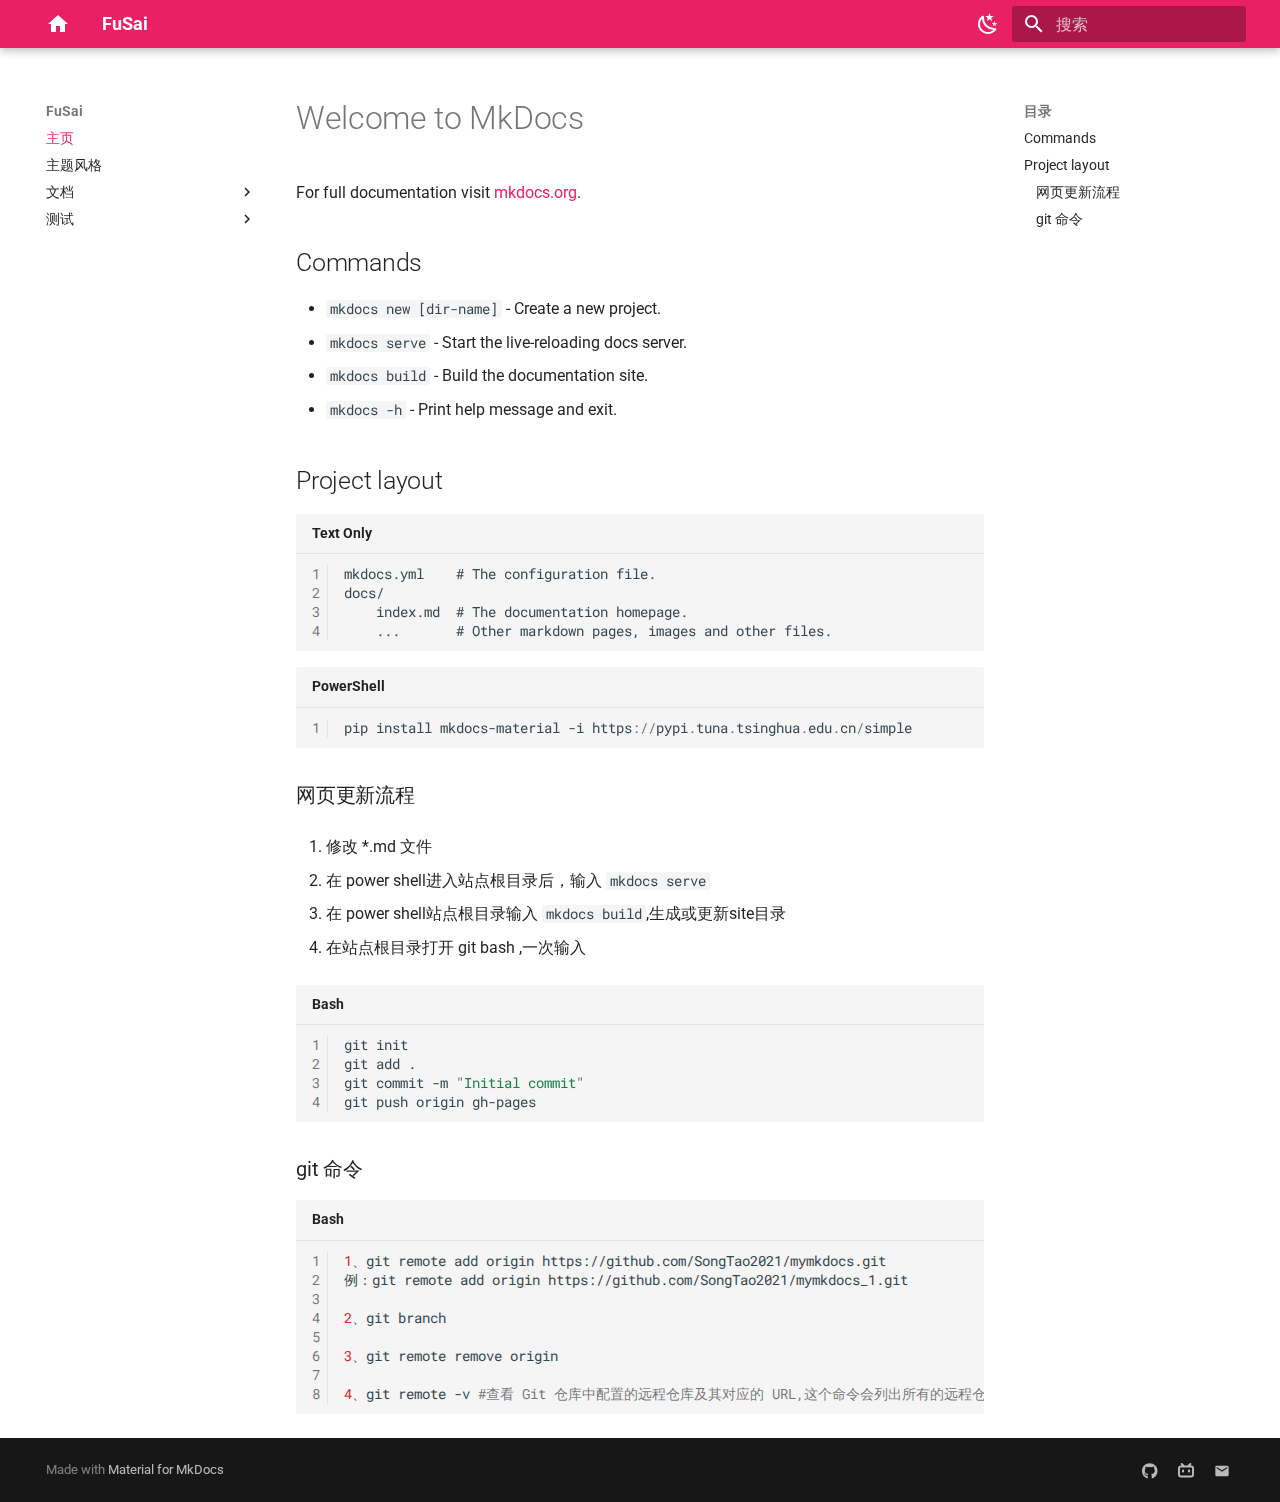
==== index.html @ 3035d8ee "Deployed 8ecc3af with MkDocs version: 1.6.0" ====
<!doctype html>
<html lang="zh" class="no-js">
  <head>
    
      <meta charset="utf-8">
      <meta name="viewport" content="width=device-width,initial-scale=1">
      
      
      
      
      
        <link rel="next" href="theme_style/theme_style/">
      
      
      <link rel="icon" href="assets/images/favicon.png">
      <meta name="generator" content="mkdocs-1.6.0, mkdocs-material-9.5.29">
    
    
      
        <title>FuSai</title>
      
    
    
      <link rel="stylesheet" href="assets/stylesheets/main.76a95c52.min.css">
      
        
        <link rel="stylesheet" href="assets/stylesheets/palette.06af60db.min.css">
      
      


    
    
      
    
    
      
        
        
        <link rel="preconnect" href="https://fonts.gstatic.com" crossorigin>
        <link rel="stylesheet" href="https://fonts.googleapis.com/css?family=Roboto:300,300i,400,400i,700,700i%7CRoboto+Mono:400,400i,700,700i&display=fallback">
        <style>:root{--md-text-font:"Roboto";--md-code-font:"Roboto Mono"}</style>
      
    
    
      <link rel="stylesheet" href="extra.css">
    
    <script>__md_scope=new URL(".",location),__md_hash=e=>[...e].reduce((e,_)=>(e<<5)-e+_.charCodeAt(0),0),__md_get=(e,_=localStorage,t=__md_scope)=>JSON.parse(_.getItem(t.pathname+"."+e)),__md_set=(e,_,t=localStorage,a=__md_scope)=>{try{t.setItem(a.pathname+"."+e,JSON.stringify(_))}catch(e){}}</script>
    
      

    
    
    
  </head>
  
  
    
    
      
    
    
    
    
    <body dir="ltr" data-md-color-scheme="default" data-md-color-primary="pink" data-md-color-accent="pink">
  
    
    <input class="md-toggle" data-md-toggle="drawer" type="checkbox" id="__drawer" autocomplete="off">
    <input class="md-toggle" data-md-toggle="search" type="checkbox" id="__search" autocomplete="off">
    <label class="md-overlay" for="__drawer"></label>
    <div data-md-component="skip">
      
        
        <a href="#welcome-to-mkdocs" class="md-skip">
          跳转至
        </a>
      
    </div>
    <div data-md-component="announce">
      
    </div>
    
    
      

  

<header class="md-header md-header--shadow" data-md-component="header">
  <nav class="md-header__inner md-grid" aria-label="页眉">
    <a href="." title="FuSai" class="md-header__button md-logo" aria-label="FuSai" data-md-component="logo">
      
  
  <svg xmlns="http://www.w3.org/2000/svg" viewBox="0 0 24 24"><path d="M10 20v-6h4v6h5v-8h3L12 3 2 12h3v8h5Z"/></svg>

    </a>
    <label class="md-header__button md-icon" for="__drawer">
      
      <svg xmlns="http://www.w3.org/2000/svg" viewBox="0 0 24 24"><path d="M3 6h18v2H3V6m0 5h18v2H3v-2m0 5h18v2H3v-2Z"/></svg>
    </label>
    <div class="md-header__title" data-md-component="header-title">
      <div class="md-header__ellipsis">
        <div class="md-header__topic">
          <span class="md-ellipsis">
            FuSai
          </span>
        </div>
        <div class="md-header__topic" data-md-component="header-topic">
          <span class="md-ellipsis">
            
              主页
            
          </span>
        </div>
      </div>
    </div>
    
      
        <form class="md-header__option" data-md-component="palette">
  
    
    
    
    <input class="md-option" data-md-color-media="(prefers-color-scheme: light)" data-md-color-scheme="default" data-md-color-primary="pink" data-md-color-accent="pink"  aria-label="切换到暗色模式"  type="radio" name="__palette" id="__palette_0">
    
      <label class="md-header__button md-icon" title="切换到暗色模式" for="__palette_1" hidden>
        <svg xmlns="http://www.w3.org/2000/svg" viewBox="0 0 24 24"><path d="m17.75 4.09-2.53 1.94.91 3.06-2.63-1.81-2.63 1.81.91-3.06-2.53-1.94L12.44 4l1.06-3 1.06 3 3.19.09m3.5 6.91-1.64 1.25.59 1.98-1.7-1.17-1.7 1.17.59-1.98L15.75 11l2.06-.05L18.5 9l.69 1.95 2.06.05m-2.28 4.95c.83-.08 1.72 1.1 1.19 1.85-.32.45-.66.87-1.08 1.27C15.17 23 8.84 23 4.94 19.07c-3.91-3.9-3.91-10.24 0-14.14.4-.4.82-.76 1.27-1.08.75-.53 1.93.36 1.85 1.19-.27 2.86.69 5.83 2.89 8.02a9.96 9.96 0 0 0 8.02 2.89m-1.64 2.02a12.08 12.08 0 0 1-7.8-3.47c-2.17-2.19-3.33-5-3.49-7.82-2.81 3.14-2.7 7.96.31 10.98 3.02 3.01 7.84 3.12 10.98.31Z"/></svg>
      </label>
    
  
    
    
    
    <input class="md-option" data-md-color-media="(prefers-color-scheme: dark)" data-md-color-scheme="slate" data-md-color-primary="pink" data-md-color-accent="pink"  aria-label="切换到亮色模式"  type="radio" name="__palette" id="__palette_1">
    
      <label class="md-header__button md-icon" title="切换到亮色模式" for="__palette_0" hidden>
        <svg xmlns="http://www.w3.org/2000/svg" viewBox="0 0 24 24"><path d="M12 7a5 5 0 0 1 5 5 5 5 0 0 1-5 5 5 5 0 0 1-5-5 5 5 0 0 1 5-5m0 2a3 3 0 0 0-3 3 3 3 0 0 0 3 3 3 3 0 0 0 3-3 3 3 0 0 0-3-3m0-7 2.39 3.42C13.65 5.15 12.84 5 12 5c-.84 0-1.65.15-2.39.42L12 2M3.34 7l4.16-.35A7.2 7.2 0 0 0 5.94 8.5c-.44.74-.69 1.5-.83 2.29L3.34 7m.02 10 1.76-3.77a7.131 7.131 0 0 0 2.38 4.14L3.36 17M20.65 7l-1.77 3.79a7.023 7.023 0 0 0-2.38-4.15l4.15.36m-.01 10-4.14.36c.59-.51 1.12-1.14 1.54-1.86.42-.73.69-1.5.83-2.29L20.64 17M12 22l-2.41-3.44c.74.27 1.55.44 2.41.44.82 0 1.63-.17 2.37-.44L12 22Z"/></svg>
      </label>
    
  
</form>
      
    
    
      <script>var media,input,key,value,palette=__md_get("__palette");if(palette&&palette.color){"(prefers-color-scheme)"===palette.color.media&&(media=matchMedia("(prefers-color-scheme: light)"),input=document.querySelector(media.matches?"[data-md-color-media='(prefers-color-scheme: light)']":"[data-md-color-media='(prefers-color-scheme: dark)']"),palette.color.media=input.getAttribute("data-md-color-media"),palette.color.scheme=input.getAttribute("data-md-color-scheme"),palette.color.primary=input.getAttribute("data-md-color-primary"),palette.color.accent=input.getAttribute("data-md-color-accent"));for([key,value]of Object.entries(palette.color))document.body.setAttribute("data-md-color-"+key,value)}</script>
    
    
    
      <label class="md-header__button md-icon" for="__search">
        
        <svg xmlns="http://www.w3.org/2000/svg" viewBox="0 0 24 24"><path d="M9.5 3A6.5 6.5 0 0 1 16 9.5c0 1.61-.59 3.09-1.56 4.23l.27.27h.79l5 5-1.5 1.5-5-5v-.79l-.27-.27A6.516 6.516 0 0 1 9.5 16 6.5 6.5 0 0 1 3 9.5 6.5 6.5 0 0 1 9.5 3m0 2C7 5 5 7 5 9.5S7 14 9.5 14 14 12 14 9.5 12 5 9.5 5Z"/></svg>
      </label>
      <div class="md-search" data-md-component="search" role="dialog">
  <label class="md-search__overlay" for="__search"></label>
  <div class="md-search__inner" role="search">
    <form class="md-search__form" name="search">
      <input type="text" class="md-search__input" name="query" aria-label="搜索" placeholder="搜索" autocapitalize="off" autocorrect="off" autocomplete="off" spellcheck="false" data-md-component="search-query" required>
      <label class="md-search__icon md-icon" for="__search">
        
        <svg xmlns="http://www.w3.org/2000/svg" viewBox="0 0 24 24"><path d="M9.5 3A6.5 6.5 0 0 1 16 9.5c0 1.61-.59 3.09-1.56 4.23l.27.27h.79l5 5-1.5 1.5-5-5v-.79l-.27-.27A6.516 6.516 0 0 1 9.5 16 6.5 6.5 0 0 1 3 9.5 6.5 6.5 0 0 1 9.5 3m0 2C7 5 5 7 5 9.5S7 14 9.5 14 14 12 14 9.5 12 5 9.5 5Z"/></svg>
        
        <svg xmlns="http://www.w3.org/2000/svg" viewBox="0 0 24 24"><path d="M20 11v2H8l5.5 5.5-1.42 1.42L4.16 12l7.92-7.92L13.5 5.5 8 11h12Z"/></svg>
      </label>
      <nav class="md-search__options" aria-label="查找">
        
        <button type="reset" class="md-search__icon md-icon" title="清空当前内容" aria-label="清空当前内容" tabindex="-1">
          
          <svg xmlns="http://www.w3.org/2000/svg" viewBox="0 0 24 24"><path d="M19 6.41 17.59 5 12 10.59 6.41 5 5 6.41 10.59 12 5 17.59 6.41 19 12 13.41 17.59 19 19 17.59 13.41 12 19 6.41Z"/></svg>
        </button>
      </nav>
      
    </form>
    <div class="md-search__output">
      <div class="md-search__scrollwrap" tabindex="0" data-md-scrollfix>
        <div class="md-search-result" data-md-component="search-result">
          <div class="md-search-result__meta">
            正在初始化搜索引擎
          </div>
          <ol class="md-search-result__list" role="presentation"></ol>
        </div>
      </div>
    </div>
  </div>
</div>
    
    
  </nav>
  
</header>
    
    <div class="md-container" data-md-component="container">
      
      
        
          
        
      
      <main class="md-main" data-md-component="main">
        <div class="md-main__inner md-grid">
          
            
              
              <div class="md-sidebar md-sidebar--primary" data-md-component="sidebar" data-md-type="navigation" >
                <div class="md-sidebar__scrollwrap">
                  <div class="md-sidebar__inner">
                    



<nav class="md-nav md-nav--primary" aria-label="导航栏" data-md-level="0">
  <label class="md-nav__title" for="__drawer">
    <a href="." title="FuSai" class="md-nav__button md-logo" aria-label="FuSai" data-md-component="logo">
      
  
  <svg xmlns="http://www.w3.org/2000/svg" viewBox="0 0 24 24"><path d="M10 20v-6h4v6h5v-8h3L12 3 2 12h3v8h5Z"/></svg>

    </a>
    FuSai
  </label>
  
  <ul class="md-nav__list" data-md-scrollfix>
    
      
      
  
  
    
  
  
  
    <li class="md-nav__item md-nav__item--active">
      
      <input class="md-nav__toggle md-toggle" type="checkbox" id="__toc">
      
      
        
      
      
        <label class="md-nav__link md-nav__link--active" for="__toc">
          
  
  <span class="md-ellipsis">
    主页
  </span>
  

          <span class="md-nav__icon md-icon"></span>
        </label>
      
      <a href="." class="md-nav__link md-nav__link--active">
        
  
  <span class="md-ellipsis">
    主页
  </span>
  

      </a>
      
        

<nav class="md-nav md-nav--secondary" aria-label="目录">
  
  
  
    
  
  
    <label class="md-nav__title" for="__toc">
      <span class="md-nav__icon md-icon"></span>
      目录
    </label>
    <ul class="md-nav__list" data-md-component="toc" data-md-scrollfix>
      
        <li class="md-nav__item">
  <a href="#commands" class="md-nav__link">
    <span class="md-ellipsis">
      Commands
    </span>
  </a>
  
</li>
      
        <li class="md-nav__item">
  <a href="#project-layout" class="md-nav__link">
    <span class="md-ellipsis">
      Project layout
    </span>
  </a>
  
    <nav class="md-nav" aria-label="Project layout">
      <ul class="md-nav__list">
        
          <li class="md-nav__item">
  <a href="#_1" class="md-nav__link">
    <span class="md-ellipsis">
      网页更新流程
    </span>
  </a>
  
</li>
        
          <li class="md-nav__item">
  <a href="#git" class="md-nav__link">
    <span class="md-ellipsis">
      git 命令
    </span>
  </a>
  
</li>
        
      </ul>
    </nav>
  
</li>
      
    </ul>
  
</nav>
      
    </li>
  

    
      
      
  
  
  
  
    <li class="md-nav__item">
      <a href="theme_style/theme_style/" class="md-nav__link">
        
  
  <span class="md-ellipsis">
    主题风格
  </span>
  

      </a>
    </li>
  

    
      
      
  
  
  
  
    
    
    
    
    <li class="md-nav__item md-nav__item--nested">
      
        
        
        <input class="md-nav__toggle md-toggle " type="checkbox" id="__nav_3" >
        
          
          <label class="md-nav__link" for="__nav_3" id="__nav_3_label" tabindex="0">
            
  
  <span class="md-ellipsis">
    文档
  </span>
  

            <span class="md-nav__icon md-icon"></span>
          </label>
        
        <nav class="md-nav" data-md-level="1" aria-labelledby="__nav_3_label" aria-expanded="false">
          <label class="md-nav__title" for="__nav_3">
            <span class="md-nav__icon md-icon"></span>
            文档
          </label>
          <ul class="md-nav__list" data-md-scrollfix>
            
              
                
  
  
  
  
    <li class="md-nav__item">
      <a href="V316/V316/" class="md-nav__link">
        
  
  <span class="md-ellipsis">
    V316烧录方式
  </span>
  

      </a>
    </li>
  

              
            
              
                
  
  
  
  
    <li class="md-nav__item">
      <a href="tina_v316-sdv_uart0/tina_v316-sdv_uart0/" class="md-nav__link">
        
  
  <span class="md-ellipsis">
    V316固件修改说明
  </span>
  

      </a>
    </li>
  

              
            
          </ul>
        </nav>
      
    </li>
  

    
      
      
  
  
  
  
    
    
    
    
    <li class="md-nav__item md-nav__item--nested">
      
        
        
        <input class="md-nav__toggle md-toggle " type="checkbox" id="__nav_4" >
        
          
          <label class="md-nav__link" for="__nav_4" id="__nav_4_label" tabindex="0">
            
  
  <span class="md-ellipsis">
    测试
  </span>
  

            <span class="md-nav__icon md-icon"></span>
          </label>
        
        <nav class="md-nav" data-md-level="1" aria-labelledby="__nav_4_label" aria-expanded="false">
          <label class="md-nav__title" for="__nav_4">
            <span class="md-nav__icon md-icon"></span>
            测试
          </label>
          <ul class="md-nav__list" data-md-scrollfix>
            
              
                
  
  
  
  
    <li class="md-nav__item">
      <a href="test_1/test_1/" class="md-nav__link">
        
  
  <span class="md-ellipsis">
    测试1
  </span>
  

      </a>
    </li>
  

              
            
          </ul>
        </nav>
      
    </li>
  

    
  </ul>
</nav>
                  </div>
                </div>
              </div>
            
            
              
              <div class="md-sidebar md-sidebar--secondary" data-md-component="sidebar" data-md-type="toc" >
                <div class="md-sidebar__scrollwrap">
                  <div class="md-sidebar__inner">
                    

<nav class="md-nav md-nav--secondary" aria-label="目录">
  
  
  
    
  
  
    <label class="md-nav__title" for="__toc">
      <span class="md-nav__icon md-icon"></span>
      目录
    </label>
    <ul class="md-nav__list" data-md-component="toc" data-md-scrollfix>
      
        <li class="md-nav__item">
  <a href="#commands" class="md-nav__link">
    <span class="md-ellipsis">
      Commands
    </span>
  </a>
  
</li>
      
        <li class="md-nav__item">
  <a href="#project-layout" class="md-nav__link">
    <span class="md-ellipsis">
      Project layout
    </span>
  </a>
  
    <nav class="md-nav" aria-label="Project layout">
      <ul class="md-nav__list">
        
          <li class="md-nav__item">
  <a href="#_1" class="md-nav__link">
    <span class="md-ellipsis">
      网页更新流程
    </span>
  </a>
  
</li>
        
          <li class="md-nav__item">
  <a href="#git" class="md-nav__link">
    <span class="md-ellipsis">
      git 命令
    </span>
  </a>
  
</li>
        
      </ul>
    </nav>
  
</li>
      
    </ul>
  
</nav>
                  </div>
                </div>
              </div>
            
          
          
            <div class="md-content" data-md-component="content">
              <article class="md-content__inner md-typeset">
                
                  


<h1 id="welcome-to-mkdocs">Welcome to MkDocs<a class="headerlink" href="#welcome-to-mkdocs" title="Permanent link">&para;</a></h1>
<p>For full documentation visit <a href="https://www.mkdocs.org">mkdocs.org</a>.</p>
<h2 id="commands">Commands<a class="headerlink" href="#commands" title="Permanent link">&para;</a></h2>
<ul>
<li><code>mkdocs new [dir-name]</code> - Create a new project.</li>
<li><code>mkdocs serve</code> - Start the live-reloading docs server.</li>
<li><code>mkdocs build</code> - Build the documentation site.</li>
<li><code>mkdocs -h</code> - Print help message and exit.</li>
</ul>
<h2 id="project-layout">Project layout<a class="headerlink" href="#project-layout" title="Permanent link">&para;</a></h2>
<div class="language-text highlight"><span class="filename">Text Only</span><pre><span></span><code><span class="linenos" data-linenos="1 "></span>mkdocs.yml    # The configuration file.
<span class="linenos" data-linenos="2 "></span>docs/
<span class="linenos" data-linenos="3 "></span>    index.md  # The documentation homepage.
<span class="linenos" data-linenos="4 "></span>    ...       # Other markdown pages, images and other files.
</code></pre></div>
<div class="language-powershell highlight"><span class="filename">PowerShell</span><pre><span></span><code><a id="__codelineno-0-1" name="__codelineno-0-1"></a><a href="#__codelineno-0-1"><span class="linenos" data-linenos="1 "></span></a><span class="n">pip</span> <span class="n">install</span> <span class="n">mkdocs-material</span> <span class="n">-i</span> <span class="n">https</span><span class="p">://</span><span class="n">pypi</span><span class="p">.</span><span class="n">tuna</span><span class="p">.</span><span class="n">tsinghua</span><span class="p">.</span><span class="n">edu</span><span class="p">.</span><span class="n">cn</span><span class="p">/</span><span class="n">simple</span>  
</code></pre></div>
<h3 id="_1">网页更新流程<a class="headerlink" href="#_1" title="Permanent link">&para;</a></h3>
<ol>
<li>
<p>修改 *.md 文件</p>
</li>
<li>
<p>在 power shell进入站点根目录后，输入 <code>mkdocs  serve</code></p>
</li>
<li>
<p>在 power shell站点根目录输入 <code>mkdocs build</code>,生成或更新site目录</p>
</li>
<li>
<p>在站点根目录打开 git bash ,一次输入</p>
</li>
</ol>
<div class="language-bash highlight"><span class="filename">Bash</span><pre><span></span><code><a id="__codelineno-1-1" name="__codelineno-1-1"></a><a href="#__codelineno-1-1"><span class="linenos" data-linenos="1 "></span></a>git<span class="w"> </span>init
<a id="__codelineno-1-2" name="__codelineno-1-2"></a><a href="#__codelineno-1-2"><span class="linenos" data-linenos="2 "></span></a>git<span class="w"> </span>add<span class="w"> </span>.
<a id="__codelineno-1-3" name="__codelineno-1-3"></a><a href="#__codelineno-1-3"><span class="linenos" data-linenos="3 "></span></a>git<span class="w"> </span>commit<span class="w"> </span>-m<span class="w"> </span><span class="s2">&quot;Initial commit&quot;</span>
<a id="__codelineno-1-4" name="__codelineno-1-4"></a><a href="#__codelineno-1-4"><span class="linenos" data-linenos="4 "></span></a>git<span class="w"> </span>push<span class="w"> </span>origin<span class="w"> </span>gh-pages
</code></pre></div>
<h3 id="git">git 命令<a class="headerlink" href="#git" title="Permanent link">&para;</a></h3>
<div class="language-bash highlight"><span class="filename">Bash</span><pre><span></span><code><a id="__codelineno-2-1" name="__codelineno-2-1"></a><a href="#__codelineno-2-1"><span class="linenos" data-linenos="1 "></span></a><span class="m">1</span>、git<span class="w"> </span>remote<span class="w"> </span>add<span class="w"> </span>origin<span class="w"> </span>https://github.com/SongTao2021/mymkdocs.git
<a id="__codelineno-2-2" name="__codelineno-2-2"></a><a href="#__codelineno-2-2"><span class="linenos" data-linenos="2 "></span></a>例：git<span class="w"> </span>remote<span class="w"> </span>add<span class="w"> </span>origin<span class="w"> </span>https://github.com/SongTao2021/mymkdocs_1.git
<a id="__codelineno-2-3" name="__codelineno-2-3"></a><a href="#__codelineno-2-3"><span class="linenos" data-linenos="3 "></span></a>
<a id="__codelineno-2-4" name="__codelineno-2-4"></a><a href="#__codelineno-2-4"><span class="linenos" data-linenos="4 "></span></a><span class="m">2</span>、git<span class="w"> </span>branch
<a id="__codelineno-2-5" name="__codelineno-2-5"></a><a href="#__codelineno-2-5"><span class="linenos" data-linenos="5 "></span></a>
<a id="__codelineno-2-6" name="__codelineno-2-6"></a><a href="#__codelineno-2-6"><span class="linenos" data-linenos="6 "></span></a><span class="m">3</span>、git<span class="w"> </span>remote<span class="w"> </span>remove<span class="w"> </span>origin
<a id="__codelineno-2-7" name="__codelineno-2-7"></a><a href="#__codelineno-2-7"><span class="linenos" data-linenos="7 "></span></a>
<a id="__codelineno-2-8" name="__codelineno-2-8"></a><a href="#__codelineno-2-8"><span class="linenos" data-linenos="8 "></span></a><span class="m">4</span>、git<span class="w"> </span>remote<span class="w"> </span>-v<span class="w"> </span><span class="c1">#查看 Git 仓库中配置的远程仓库及其对应的 URL,这个命令会列出所有的远程仓库及其 fetch 和 push URL。</span>
</code></pre></div>












                
              </article>
            </div>
          
          
<script>var target=document.getElementById(location.hash.slice(1));target&&target.name&&(target.checked=target.name.startsWith("__tabbed_"))</script>
        </div>
        
      </main>
      
        <footer class="md-footer">
  
  <div class="md-footer-meta md-typeset">
    <div class="md-footer-meta__inner md-grid">
      <div class="md-copyright">
  
  
    Made with
    <a href="https://squidfunk.github.io/mkdocs-material/" target="_blank" rel="noopener">
      Material for MkDocs
    </a>
  
</div>
      
        <div class="md-social">
  
    
    
    
    
    <a href="https://github.com/SongTao2021" target="_blank" rel="noopener" title="GitHub" class="md-social__link">
      <svg xmlns="http://www.w3.org/2000/svg" viewBox="0 0 496 512"><!--! Font Awesome Free 6.5.2 by @fontawesome - https://fontawesome.com License - https://fontawesome.com/license/free (Icons: CC BY 4.0, Fonts: SIL OFL 1.1, Code: MIT License) Copyright 2024 Fonticons, Inc.--><path d="M165.9 397.4c0 2-2.3 3.6-5.2 3.6-3.3.3-5.6-1.3-5.6-3.6 0-2 2.3-3.6 5.2-3.6 3-.3 5.6 1.3 5.6 3.6zm-31.1-4.5c-.7 2 1.3 4.3 4.3 4.9 2.6 1 5.6 0 6.2-2s-1.3-4.3-4.3-5.2c-2.6-.7-5.5.3-6.2 2.3zm44.2-1.7c-2.9.7-4.9 2.6-4.6 4.9.3 2 2.9 3.3 5.9 2.6 2.9-.7 4.9-2.6 4.6-4.6-.3-1.9-3-3.2-5.9-2.9zM244.8 8C106.1 8 0 113.3 0 252c0 110.9 69.8 205.8 169.5 239.2 12.8 2.3 17.3-5.6 17.3-12.1 0-6.2-.3-40.4-.3-61.4 0 0-70 15-84.7-29.8 0 0-11.4-29.1-27.8-36.6 0 0-22.9-15.7 1.6-15.4 0 0 24.9 2 38.6 25.8 21.9 38.6 58.6 27.5 72.9 20.9 2.3-16 8.8-27.1 16-33.7-55.9-6.2-112.3-14.3-112.3-110.5 0-27.5 7.6-41.3 23.6-58.9-2.6-6.5-11.1-33.3 2.6-67.9 20.9-6.5 69 27 69 27 20-5.6 41.5-8.5 62.8-8.5s42.8 2.9 62.8 8.5c0 0 48.1-33.6 69-27 13.7 34.7 5.2 61.4 2.6 67.9 16 17.7 25.8 31.5 25.8 58.9 0 96.5-58.9 104.2-114.8 110.5 9.2 7.9 17 22.9 17 46.4 0 33.7-.3 75.4-.3 83.6 0 6.5 4.6 14.4 17.3 12.1C428.2 457.8 496 362.9 496 252 496 113.3 383.5 8 244.8 8zM97.2 352.9c-1.3 1-1 3.3.7 5.2 1.6 1.6 3.9 2.3 5.2 1 1.3-1 1-3.3-.7-5.2-1.6-1.6-3.9-2.3-5.2-1zm-10.8-8.1c-.7 1.3.3 2.9 2.3 3.9 1.6 1 3.6.7 4.3-.7.7-1.3-.3-2.9-2.3-3.9-2-.6-3.6-.3-4.3.7zm32.4 35.6c-1.6 1.3-1 4.3 1.3 6.2 2.3 2.3 5.2 2.6 6.5 1 1.3-1.3.7-4.3-1.3-6.2-2.2-2.3-5.2-2.6-6.5-1zm-11.4-14.7c-1.6 1-1.6 3.6 0 5.9 1.6 2.3 4.3 3.3 5.6 2.3 1.6-1.3 1.6-3.9 0-6.2-1.4-2.3-4-3.3-5.6-2z"/></svg>
    </a>
  
    
    
    
    
    <a href="https://space.bilibili.com/507700169" target="_blank" rel="noopener" title="Bilibili" class="md-social__link">
      <svg xmlns="http://www.w3.org/2000/svg" viewBox="0 0 512 512"><!--! Font Awesome Free 6.5.2 by @fontawesome - https://fontawesome.com License - https://fontawesome.com/license/free (Icons: CC BY 4.0, Fonts: SIL OFL 1.1, Code: MIT License) Copyright 2024 Fonticons, Inc.--><path d="M488.6 104.1c16.7 18.1 24.4 39.7 23.3 65.7v202.4c-.4 26.4-9.2 48.1-26.5 65.1-17.2 17-39.1 25.9-65.5 26.7H92.02c-26.45-.8-48.21-9.8-65.28-27.2C9.682 419.4.767 396.5 0 368.2V169.8c.767-26 9.682-47.6 26.74-65.7C43.81 87.75 65.57 78.77 92.02 78h29.38L96.05 52.19c-5.75-5.73-8.63-13-8.63-21.79 0-8.8 2.88-16.06 8.63-21.797C101.8 2.868 109.1 0 117.9 0s16.1 2.868 21.9 8.603L213.1 78h88l74.5-69.397C381.7 2.868 389.2 0 398 0c8.8 0 16.1 2.868 21.9 8.603 5.7 5.737 8.6 12.997 8.6 21.797 0 8.79-2.9 16.06-8.6 21.79L394.6 78h29.3c26.4.77 48 9.75 64.7 26.1zm-38.8 69.7c-.4-9.6-3.7-17.4-10.7-23.5-5.2-6.1-14-9.4-22.7-9.8H96.05c-9.59.4-17.45 3.7-23.58 9.8-6.14 6.1-9.4 13.9-9.78 23.5v194.4c0 9.2 3.26 17 9.78 23.5s14.38 9.8 23.58 9.8H416.4c9.2 0 17-3.3 23.3-9.8 6.3-6.5 9.7-14.3 10.1-23.5V173.8zm-264.3 42.7c6.3 6.3 9.7 14.1 10.1 23.2V273c-.4 9.2-3.7 16.9-9.8 23.2-6.2 6.3-14 9.5-23.6 9.5-9.6 0-17.5-3.2-23.6-9.5-6.1-6.3-9.4-14-9.8-23.2v-33.3c.4-9.1 3.8-16.9 10.1-23.2 6.3-6.3 13.2-9.6 23.3-10 9.2.4 17 3.7 23.3 10zm191.5 0c6.3 6.3 9.7 14.1 10.1 23.2V273c-.4 9.2-3.7 16.9-9.8 23.2-6.1 6.3-14 9.5-23.6 9.5-9.6 0-17.4-3.2-23.6-9.5-7-6.3-9.4-14-9.7-23.2v-33.3c.3-9.1 3.7-16.9 10-23.2 6.3-6.3 14.1-9.6 23.3-10 9.2.4 17 3.7 23.3 10z"/></svg>
    </a>
  
    
    
    
    
    <a href="Python调包侠:<807053269@qq.com>" target="_blank" rel="noopener" title="Email" class="md-social__link">
      <svg xmlns="http://www.w3.org/2000/svg" viewBox="0 0 24 24"><path d="m20 8-8 5-8-5V6l8 5 8-5m0-2H4c-1.11 0-2 .89-2 2v12a2 2 0 0 0 2 2h16a2 2 0 0 0 2-2V6a2 2 0 0 0-2-2Z"/></svg>
    </a>
  
</div>
      
    </div>
  </div>
</footer>
      
    </div>
    <div class="md-dialog" data-md-component="dialog">
      <div class="md-dialog__inner md-typeset"></div>
    </div>
    
    
    <script id="__config" type="application/json">{"base": ".", "features": [], "search": "assets/javascripts/workers/search.b8dbb3d2.min.js", "translations": {"clipboard.copied": "\u5df2\u590d\u5236", "clipboard.copy": "\u590d\u5236", "search.result.more.one": "\u5728\u8be5\u9875\u4e0a\u8fd8\u6709 1 \u4e2a\u7b26\u5408\u6761\u4ef6\u7684\u7ed3\u679c", "search.result.more.other": "\u5728\u8be5\u9875\u4e0a\u8fd8\u6709 # \u4e2a\u7b26\u5408\u6761\u4ef6\u7684\u7ed3\u679c", "search.result.none": "\u6ca1\u6709\u627e\u5230\u7b26\u5408\u6761\u4ef6\u7684\u7ed3\u679c", "search.result.one": "\u627e\u5230 1 \u4e2a\u7b26\u5408\u6761\u4ef6\u7684\u7ed3\u679c", "search.result.other": "# \u4e2a\u7b26\u5408\u6761\u4ef6\u7684\u7ed3\u679c", "search.result.placeholder": "\u952e\u5165\u4ee5\u5f00\u59cb\u641c\u7d22", "search.result.term.missing": "\u7f3a\u5c11", "select.version": "\u9009\u62e9\u5f53\u524d\u7248\u672c"}}</script>
    
    
      <script src="assets/javascripts/bundle.fe8b6f2b.min.js"></script>
      
    
  </body>
</html>
---- assets/stylesheets/main.76a95c52.min.css ----
@charset "UTF-8";html{-webkit-text-size-adjust:none;-moz-text-size-adjust:none;text-size-adjust:none;box-sizing:border-box}*,:after,:before{box-sizing:inherit}@media (prefers-reduced-motion){*,:after,:before{transition:none!important}}body{margin:0}a,button,input,label{-webkit-tap-highlight-color:transparent}a{color:inherit;text-decoration:none}hr{border:0;box-sizing:initial;display:block;height:.05rem;overflow:visible;padding:0}small{font-size:80%}sub,sup{line-height:1em}img{border-style:none}table{border-collapse:initial;border-spacing:0}td,th{font-weight:400;vertical-align:top}button{background:#0000;border:0;font-family:inherit;font-size:inherit;margin:0;padding:0}input{border:0;outline:none}:root{--md-primary-fg-color:#4051b5;--md-primary-fg-color--light:#5d6cc0;--md-primary-fg-color--dark:#303fa1;--md-primary-bg-color:#fff;--md-primary-bg-color--light:#ffffffb3;--md-accent-fg-color:#526cfe;--md-accent-fg-color--transparent:#526cfe1a;--md-accent-bg-color:#fff;--md-accent-bg-color--light:#ffffffb3}[data-md-color-scheme=default]{color-scheme:light}[data-md-color-scheme=default] img[src$="#gh-dark-mode-only"],[data-md-color-scheme=default] img[src$="#only-dark"]{display:none}:root,[data-md-color-scheme=default]{--md-hue:225deg;--md-default-fg-color:#000000de;--md-default-fg-color--light:#0000008a;--md-default-fg-color--lighter:#00000052;--md-default-fg-color--lightest:#00000012;--md-default-bg-color:#fff;--md-default-bg-color--light:#ffffffb3;--md-default-bg-color--lighter:#ffffff4d;--md-default-bg-color--lightest:#ffffff1f;--md-code-fg-color:#36464e;--md-code-bg-color:#f5f5f5;--md-code-hl-color:#4287ff;--md-code-hl-color--light:#4287ff1a;--md-code-hl-number-color:#d52a2a;--md-code-hl-special-color:#db1457;--md-code-hl-function-color:#a846b9;--md-code-hl-constant-color:#6e59d9;--md-code-hl-keyword-color:#3f6ec6;--md-code-hl-string-color:#1c7d4d;--md-code-hl-name-color:var(--md-code-fg-color);--md-code-hl-operator-color:var(--md-default-fg-color--light);--md-code-hl-punctuation-color:var(--md-default-fg-color--light);--md-code-hl-comment-color:var(--md-default-fg-color--light);--md-code-hl-generic-color:var(--md-default-fg-color--light);--md-code-hl-variable-color:var(--md-default-fg-color--light);--md-typeset-color:var(--md-default-fg-color);--md-typeset-a-color:var(--md-primary-fg-color);--md-typeset-del-color:#f5503d26;--md-typeset-ins-color:#0bd57026;--md-typeset-kbd-color:#fafafa;--md-typeset-kbd-accent-color:#fff;--md-typeset-kbd-border-color:#b8b8b8;--md-typeset-mark-color:#ffff0080;--md-typeset-table-color:#0000001f;--md-typeset-table-color--light:rgba(0,0,0,.035);--md-admonition-fg-color:var(--md-default-fg-color);--md-admonition-bg-color:var(--md-default-bg-color);--md-warning-fg-color:#000000de;--md-warning-bg-color:#ff9;--md-footer-fg-color:#fff;--md-footer-fg-color--light:#ffffffb3;--md-footer-fg-color--lighter:#ffffff73;--md-footer-bg-color:#000000de;--md-footer-bg-color--dark:#00000052;--md-shadow-z1:0 0.2rem 0.5rem #0000000d,0 0 0.05rem #0000001a;--md-shadow-z2:0 0.2rem 0.5rem #0000001a,0 0 0.05rem #00000040;--md-shadow-z3:0 0.2rem 0.5rem #0003,0 0 0.05rem #00000059}.md-icon svg{fill:currentcolor;display:block;height:1.2rem;width:1.2rem}body{-webkit-font-smoothing:antialiased;-moz-osx-font-smoothing:grayscale;--md-text-font-family:var(--md-text-font,_),-apple-system,BlinkMacSystemFont,Helvetica,Arial,sans-serif;--md-code-font-family:var(--md-code-font,_),SFMono-Regular,Consolas,Menlo,monospace}aside,body,input{font-feature-settings:"kern","liga";color:var(--md-typeset-color);font-family:var(--md-text-font-family)}code,kbd,pre{font-feature-settings:"kern";font-family:var(--md-code-font-family)}:root{--md-typeset-table-sort-icon:url('data:image/svg+xml;charset=utf-8,<svg xmlns="http://www.w3.org/2000/svg" viewBox="0 0 24 24"><path d="m18 21-4-4h3V7h-3l4-4 4 4h-3v10h3M2 19v-2h10v2M2 13v-2h7v2M2 7V5h4v2H2Z"/></svg>');--md-typeset-table-sort-icon--asc:url('data:image/svg+xml;charset=utf-8,<svg xmlns="http://www.w3.org/2000/svg" viewBox="0 0 24 24"><path d="M19 17h3l-4 4-4-4h3V3h2M2 17h10v2H2M6 5v2H2V5m0 6h7v2H2v-2Z"/></svg>');--md-typeset-table-sort-icon--desc:url('data:image/svg+xml;charset=utf-8,<svg xmlns="http://www.w3.org/2000/svg" viewBox="0 0 24 24"><path d="M19 7h3l-4-4-4 4h3v14h2M2 17h10v2H2M6 5v2H2V5m0 6h7v2H2v-2Z"/></svg>')}.md-typeset{-webkit-print-color-adjust:exact;color-adjust:exact;font-size:.8rem;line-height:1.6}@media print{.md-typeset{font-size:.68rem}}.md-typeset blockquote,.md-typeset dl,.md-typeset figure,.md-typeset ol,.md-typeset pre,.md-typeset ul{margin-bottom:1em;margin-top:1em}.md-typeset h1{color:var(--md-default-fg-color--light);font-size:2em;line-height:1.3;margin:0 0 1.25em}.md-typeset h1,.md-typeset h2{font-weight:300;letter-spacing:-.01em}.md-typeset h2{font-size:1.5625em;line-height:1.4;margin:1.6em 0 .64em}.md-typeset h3{font-size:1.25em;font-weight:400;letter-spacing:-.01em;line-height:1.5;margin:1.6em 0 .8em}.md-typeset h2+h3{margin-top:.8em}.md-typeset h4{font-weight:700;letter-spacing:-.01em;margin:1em 0}.md-typeset h5,.md-typeset h6{color:var(--md-default-fg-color--light);font-size:.8em;font-weight:700;letter-spacing:-.01em;margin:1.25em 0}.md-typeset h5{text-transform:uppercase}.md-typeset hr{border-bottom:.05rem solid var(--md-default-fg-color--lightest);display:flow-root;margin:1.5em 0}.md-typeset a{color:var(--md-typeset-a-color);word-break:break-word}.md-typeset a,.md-typeset a:before{transition:color 125ms}.md-typeset a:focus,.md-typeset a:hover{color:var(--md-accent-fg-color)}.md-typeset a:focus code,.md-typeset a:hover code{background-color:var(--md-accent-fg-color--transparent)}.md-typeset a code{color:currentcolor;transition:background-color 125ms}.md-typeset a.focus-visible{outline-color:var(--md-accent-fg-color);outline-offset:.2rem}.md-typeset code,.md-typeset kbd,.md-typeset pre{color:var(--md-code-fg-color);direction:ltr;font-variant-ligatures:none}@media print{.md-typeset code,.md-typeset kbd,.md-typeset pre{white-space:pre-wrap}}.md-typeset code{background-color:var(--md-code-bg-color);border-radius:.1rem;-webkit-box-decoration-break:clone;box-decoration-break:clone;font-size:.85em;padding:0 .2941176471em;word-break:break-word}.md-typeset code:not(.focus-visible){-webkit-tap-highlight-color:transparent;outline:none}.md-typeset pre{display:flow-root;line-height:1.4;position:relative}.md-typeset pre>code{-webkit-box-decoration-break:slice;box-decoration-break:slice;box-shadow:none;display:block;margin:0;outline-color:var(--md-accent-fg-color);overflow:auto;padding:.7720588235em 1.1764705882em;scrollbar-color:var(--md-default-fg-color--lighter) #0000;scrollbar-width:thin;touch-action:auto;word-break:normal}.md-typeset pre>code:hover{scrollbar-color:var(--md-accent-fg-color) #0000}.md-typeset pre>code::-webkit-scrollbar{height:.2rem;width:.2rem}.md-typeset pre>code::-webkit-scrollbar-thumb{background-color:var(--md-default-fg-color--lighter)}.md-typeset pre>code::-webkit-scrollbar-thumb:hover{background-color:var(--md-accent-fg-color)}.md-typeset kbd{background-color:var(--md-typeset-kbd-color);border-radius:.1rem;box-shadow:0 .1rem 0 .05rem var(--md-typeset-kbd-border-color),0 .1rem 0 var(--md-typeset-kbd-border-color),0 -.1rem .2rem var(--md-typeset-kbd-accent-color) inset;color:var(--md-default-fg-color);display:inline-block;font-size:.75em;padding:0 .6666666667em;vertical-align:text-top;word-break:break-word}.md-typeset mark{background-color:var(--md-typeset-mark-color);-webkit-box-decoration-break:clone;box-decoration-break:clone;color:inherit;word-break:break-word}.md-typeset abbr{border-bottom:.05rem dotted var(--md-default-fg-color--light);cursor:help;text-decoration:none}.md-typeset small{opacity:.75}[dir=ltr] .md-typeset sub,[dir=ltr] .md-typeset sup{margin-left:.078125em}[dir=rtl] .md-typeset sub,[dir=rtl] .md-typeset sup{margin-right:.078125em}[dir=ltr] .md-typeset blockquote{padding-left:.6rem}[dir=rtl] .md-typeset blockquote{padding-right:.6rem}[dir=ltr] .md-typeset blockquote{border-left:.2rem solid var(--md-default-fg-color--lighter)}[dir=rtl] .md-typeset blockquote{border-right:.2rem solid var(--md-default-fg-color--lighter)}.md-typeset blockquote{color:var(--md-default-fg-color--light);margin-left:0;margin-right:0}.md-typeset ul{list-style-type:disc}[dir=ltr] .md-typeset ol,[dir=ltr] .md-typeset ul{margin-left:.625em}[dir=rtl] .md-typeset ol,[dir=rtl] .md-typeset ul{margin-right:.625em}.md-typeset ol,.md-typeset ul{padding:0}.md-typeset ol:not([hidden]),.md-typeset ul:not([hidden]){display:flow-root}.md-typeset ol ol,.md-typeset ul ol{list-style-type:lower-alpha}.md-typeset ol ol ol,.md-typeset ul ol ol{list-style-type:lower-roman}[dir=ltr] .md-typeset ol li,[dir=ltr] .md-typeset ul li{margin-left:1.25em}[dir=rtl] .md-typeset ol li,[dir=rtl] .md-typeset ul li{margin-right:1.25em}.md-typeset ol li,.md-typeset ul li{margin-bottom:.5em}.md-typeset ol li blockquote,.md-typeset ol li p,.md-typeset ul li blockquote,.md-typeset ul li p{margin:.5em 0}.md-typeset ol li:last-child,.md-typeset ul li:last-child{margin-bottom:0}[dir=ltr] .md-typeset ol li ol,[dir=ltr] .md-typeset ol li ul,[dir=ltr] .md-typeset ul li ol,[dir=ltr] .md-typeset ul li ul{margin-left:.625em}[dir=rtl] .md-typeset ol li ol,[dir=rtl] .md-typeset ol li ul,[dir=rtl] .md-typeset ul li ol,[dir=rtl] .md-typeset ul li ul{margin-right:.625em}.md-typeset ol li ol,.md-typeset ol li ul,.md-typeset ul li ol,.md-typeset ul li ul{margin-bottom:.5em;margin-top:.5em}[dir=ltr] .md-typeset dd{margin-left:1.875em}[dir=rtl] .md-typeset dd{margin-right:1.875em}.md-typeset dd{margin-bottom:1.5em;margin-top:1em}.md-typeset img,.md-typeset svg,.md-typeset video{height:auto;max-width:100%}.md-typeset img[align=left]{margin:1em 1em 1em 0}.md-typeset img[align=right]{margin:1em 0 1em 1em}.md-typeset img[align]:only-child{margin-top:0}.md-typeset figure{display:flow-root;margin:1em auto;max-width:100%;text-align:center;width:-moz-fit-content;width:fit-content}.md-typeset figure img{display:block;margin:0 auto}.md-typeset figcaption{font-style:italic;margin:1em auto;max-width:24rem}.md-typeset iframe{max-width:100%}.md-typeset table:not([class]){background-color:var(--md-default-bg-color);border:.05rem solid var(--md-typeset-table-color);border-radius:.1rem;display:inline-block;font-size:.64rem;max-width:100%;overflow:auto;touch-action:auto}@media print{.md-typeset table:not([class]){display:table}}.md-typeset table:not([class])+*{margin-top:1.5em}.md-typeset table:not([class]) td>:first-child,.md-typeset table:not([class]) th>:first-child{margin-top:0}.md-typeset table:not([class]) td>:last-child,.md-typeset table:not([class]) th>:last-child{margin-bottom:0}.md-typeset table:not([class]) td:not([align]),.md-typeset table:not([class]) th:not([align]){text-align:left}[dir=rtl] .md-typeset table:not([class]) td:not([align]),[dir=rtl] .md-typeset table:not([class]) th:not([align]){text-align:right}.md-typeset table:not([class]) th{font-weight:700;min-width:5rem;padding:.9375em 1.25em;vertical-align:top}.md-typeset table:not([class]) td{border-top:.05rem solid var(--md-typeset-table-color);padding:.9375em 1.25em;vertical-align:top}.md-typeset table:not([class]) tbody tr{transition:background-color 125ms}.md-typeset table:not([class]) tbody tr:hover{background-color:var(--md-typeset-table-color--light);box-shadow:0 .05rem 0 var(--md-default-bg-color) inset}.md-typeset table:not([class]) a{word-break:normal}.md-typeset table th[role=columnheader]{cursor:pointer}[dir=ltr] .md-typeset table th[role=columnheader]:after{margin-left:.5em}[dir=rtl] .md-typeset table th[role=columnheader]:after{margin-right:.5em}.md-typeset table th[role=columnheader]:after{content:"";display:inline-block;height:1.2em;-webkit-mask-image:var(--md-typeset-table-sort-icon);mask-image:var(--md-typeset-table-sort-icon);-webkit-mask-repeat:no-repeat;mask-repeat:no-repeat;-webkit-mask-size:contain;mask-size:contain;transition:background-color 125ms;vertical-align:text-bottom;width:1.2em}.md-typeset table th[role=columnheader]:hover:after{background-color:var(--md-default-fg-color--lighter)}.md-typeset table th[role=columnheader][aria-sort=ascending]:after{background-color:var(--md-default-fg-color--light);-webkit-mask-image:var(--md-typeset-table-sort-icon--asc);mask-image:var(--md-typeset-table-sort-icon--asc)}.md-typeset table th[role=columnheader][aria-sort=descending]:after{background-color:var(--md-default-fg-color--light);-webkit-mask-image:var(--md-typeset-table-sort-icon--desc);mask-image:var(--md-typeset-table-sort-icon--desc)}.md-typeset__scrollwrap{margin:1em -.8rem;overflow-x:auto;touch-action:auto}.md-typeset__table{display:inline-block;margin-bottom:.5em;padding:0 .8rem}@media print{.md-typeset__table{display:block}}html .md-typeset__table table{display:table;margin:0;overflow:hidden;width:100%}@media screen and (max-width:44.984375em){.md-content__inner>pre{margin:1em -.8rem}.md-content__inner>pre code{border-radius:0}}.md-typeset .md-author{border-radius:100%;display:block;flex-shrink:0;height:1.6rem;overflow:hidden;position:relative;transition:color 125ms,transform 125ms;width:1.6rem}.md-typeset .md-author img{display:block}.md-typeset .md-author--more{background:var(--md-default-fg-color--lightest);color:var(--md-default-fg-color--lighter);font-size:.6rem;font-weight:700;line-height:1.6rem;text-align:center}.md-typeset .md-author--long{height:2.4rem;width:2.4rem}.md-typeset a.md-author{transform:scale(1)}.md-typeset a.md-author img{border-radius:100%;filter:grayscale(100%) opacity(75%);transition:filter 125ms}.md-typeset a.md-author:focus,.md-typeset a.md-author:hover{transform:scale(1.1);z-index:1}.md-typeset a.md-author:focus img,.md-typeset a.md-author:hover img{filter:grayscale(0)}.md-banner{background-color:var(--md-footer-bg-color);color:var(--md-footer-fg-color);overflow:auto}@media print{.md-banner{display:none}}.md-banner--warning{background-color:var(--md-warning-bg-color);color:var(--md-warning-fg-color)}.md-banner__inner{font-size:.7rem;margin:.6rem auto;padding:0 .8rem}[dir=ltr] .md-banner__button{float:right}[dir=rtl] .md-banner__button{float:left}.md-banner__button{color:inherit;cursor:pointer;transition:opacity .25s}.no-js .md-banner__button{display:none}.md-banner__button:hover{opacity:.7}html{font-size:125%;height:100%;overflow-x:hidden}@media screen and (min-width:100em){html{font-size:137.5%}}@media screen and (min-width:125em){html{font-size:150%}}body{background-color:var(--md-default-bg-color);display:flex;flex-direction:column;font-size:.5rem;min-height:100%;position:relative;width:100%}@media print{body{display:block}}@media screen and (max-width:59.984375em){body[data-md-scrolllock]{position:fixed}}.md-grid{margin-left:auto;margin-right:auto;max-width:61rem}.md-container{display:flex;flex-direction:column;flex-grow:1}@media print{.md-container{display:block}}.md-main{flex-grow:1}.md-main__inner{display:flex;height:100%;margin-top:1.5rem}.md-ellipsis{overflow:hidden;text-overflow:ellipsis}.md-toggle{display:none}.md-option{height:0;opacity:0;position:absolute;width:0}.md-option:checked+label:not([hidden]){display:block}.md-option.focus-visible+label{outline-color:var(--md-accent-fg-color);outline-style:auto}.md-skip{background-color:var(--md-default-fg-color);border-radius:.1rem;color:var(--md-default-bg-color);font-size:.64rem;margin:.5rem;opacity:0;outline-color:var(--md-accent-fg-color);padding:.3rem .5rem;position:fixed;transform:translateY(.4rem);z-index:-1}.md-skip:focus{opacity:1;transform:translateY(0);transition:transform .25s cubic-bezier(.4,0,.2,1),opacity 175ms 75ms;z-index:10}@page{margin:25mm}:root{--md-clipboard-icon:url('data:image/svg+xml;charset=utf-8,<svg xmlns="http://www.w3.org/2000/svg" viewBox="0 0 24 24"><path d="M19 21H8V7h11m0-2H8a2 2 0 0 0-2 2v14a2 2 0 0 0 2 2h11a2 2 0 0 0 2-2V7a2 2 0 0 0-2-2m-3-4H4a2 2 0 0 0-2 2v14h2V3h12V1Z"/></svg>')}.md-clipboard{border-radius:.1rem;color:var(--md-default-fg-color--lightest);cursor:pointer;height:1.5em;outline-color:var(--md-accent-fg-color);outline-offset:.1rem;position:absolute;right:.5em;top:.5em;transition:color .25s;width:1.5em;z-index:1}@media print{.md-clipboard{display:none}}.md-clipboard:not(.focus-visible){-webkit-tap-highlight-color:transparent;outline:none}:hover>.md-clipboard{color:var(--md-default-fg-color--light)}.md-clipboard:focus,.md-clipboard:hover{color:var(--md-accent-fg-color)}.md-clipboard:after{background-color:currentcolor;content:"";display:block;height:1.125em;margin:0 auto;-webkit-mask-image:var(--md-clipboard-icon);mask-image:var(--md-clipboard-icon);-webkit-mask-position:center;mask-position:center;-webkit-mask-repeat:no-repeat;mask-repeat:no-repeat;-webkit-mask-size:contain;mask-size:contain;width:1.125em}.md-clipboard--inline{cursor:pointer}.md-clipboard--inline code{transition:color .25s,background-color .25s}.md-clipboard--inline:focus code,.md-clipboard--inline:hover code{background-color:var(--md-accent-fg-color--transparent);color:var(--md-accent-fg-color)}.md-typeset .md-code__content{display:grid}@keyframes consent{0%{opacity:0;transform:translateY(100%)}to{opacity:1;transform:translateY(0)}}@keyframes overlay{0%{opacity:0}to{opacity:1}}.md-consent__overlay{animation:overlay .25s both;-webkit-backdrop-filter:blur(.1rem);backdrop-filter:blur(.1rem);background-color:#0000008a;height:100%;opacity:1;position:fixed;top:0;width:100%;z-index:5}.md-consent__inner{animation:consent .5s cubic-bezier(.1,.7,.1,1) both;background-color:var(--md-default-bg-color);border:0;border-radius:.1rem;bottom:0;box-shadow:0 0 .2rem #0000001a,0 .2rem .4rem #0003;max-height:100%;overflow:auto;padding:0;position:fixed;width:100%;z-index:5}.md-consent__form{padding:.8rem}.md-consent__settings{display:none;margin:1em 0}input:checked+.md-consent__settings{display:block}.md-consent__controls{margin-bottom:.8rem}.md-typeset .md-consent__controls .md-button{display:inline}@media screen and (max-width:44.984375em){.md-typeset .md-consent__controls .md-button{display:block;margin-top:.4rem;text-align:center;width:100%}}.md-consent label{cursor:pointer}.md-content{flex-grow:1;min-width:0}.md-content__inner{margin:0 .8rem 1.2rem;padding-top:.6rem}@media screen and (min-width:76.25em){[dir=ltr] .md-sidebar--primary:not([hidden])~.md-content>.md-content__inner{margin-left:1.2rem}[dir=ltr] .md-sidebar--secondary:not([hidden])~.md-content>.md-content__inner,[dir=rtl] .md-sidebar--primary:not([hidden])~.md-content>.md-content__inner{margin-right:1.2rem}[dir=rtl] .md-sidebar--secondary:not([hidden])~.md-content>.md-content__inner{margin-left:1.2rem}}.md-content__inner:before{content:"";display:block;height:.4rem}.md-content__inner>:last-child{margin-bottom:0}[dir=ltr] .md-content__button{float:right}[dir=rtl] .md-content__button{float:left}[dir=ltr] .md-content__button{margin-left:.4rem}[dir=rtl] .md-content__button{margin-right:.4rem}.md-content__button{margin:.4rem 0;padding:0}@media print{.md-content__button{display:none}}.md-typeset .md-content__button{color:var(--md-default-fg-color--lighter)}.md-content__button svg{display:inline;vertical-align:top}[dir=rtl] .md-content__button svg{transform:scaleX(-1)}[dir=ltr] .md-dialog{right:.8rem}[dir=rtl] .md-dialog{left:.8rem}.md-dialog{background-color:var(--md-default-fg-color);border-radius:.1rem;bottom:.8rem;box-shadow:var(--md-shadow-z3);min-width:11.1rem;opacity:0;padding:.4rem .6rem;pointer-events:none;position:fixed;transform:translateY(100%);transition:transform 0ms .4s,opacity .4s;z-index:4}@media print{.md-dialog{display:none}}.md-dialog--active{opacity:1;pointer-events:auto;transform:translateY(0);transition:transform .4s cubic-bezier(.075,.85,.175,1),opacity .4s}.md-dialog__inner{color:var(--md-default-bg-color);font-size:.7rem}.md-feedback{margin:2em 0 1em;text-align:center}.md-feedback fieldset{border:none;margin:0;padding:0}.md-feedback__title{font-weight:700;margin:1em auto}.md-feedback__inner{position:relative}.md-feedback__list{display:flex;flex-wrap:wrap;place-content:baseline center;position:relative}.md-feedback__list:hover .md-icon:not(:disabled){color:var(--md-default-fg-color--lighter)}:disabled .md-feedback__list{min-height:1.8rem}.md-feedback__icon{color:var(--md-default-fg-color--light);cursor:pointer;flex-shrink:0;margin:0 .1rem;transition:color 125ms}.md-feedback__icon:not(:disabled).md-icon:hover{color:var(--md-accent-fg-color)}.md-feedback__icon:disabled{color:var(--md-default-fg-color--lightest);pointer-events:none}.md-feedback__note{opacity:0;position:relative;transform:translateY(.4rem);transition:transform .4s cubic-bezier(.1,.7,.1,1),opacity .15s}.md-feedback__note>*{margin:0 auto;max-width:16rem}:disabled .md-feedback__note{opacity:1;transform:translateY(0)}.md-footer{background-color:var(--md-footer-bg-color);color:var(--md-footer-fg-color)}@media print{.md-footer{display:none}}.md-footer__inner{justify-content:space-between;overflow:auto;padding:.2rem}.md-footer__inner:not([hidden]){display:flex}.md-footer__link{align-items:end;display:flex;flex-grow:0.01;margin-bottom:.4rem;margin-top:1rem;max-width:100%;outline-color:var(--md-accent-fg-color);overflow:hidden;transition:opacity .25s}.md-footer__link:focus,.md-footer__link:hover{opacity:.7}[dir=rtl] .md-footer__link svg{transform:scaleX(-1)}@media screen and (max-width:44.984375em){.md-footer__link--prev{flex-shrink:0}.md-footer__link--prev .md-footer__title{display:none}}[dir=ltr] .md-footer__link--next{margin-left:auto}[dir=rtl] .md-footer__link--next{margin-right:auto}.md-footer__link--next{text-align:right}[dir=rtl] .md-footer__link--next{text-align:left}.md-footer__title{flex-grow:1;font-size:.9rem;margin-bottom:.7rem;max-width:calc(100% - 2.4rem);padding:0 1rem;white-space:nowrap}.md-footer__button{margin:.2rem;padding:.4rem}.md-footer__direction{font-size:.64rem;opacity:.7}.md-footer-meta{background-color:var(--md-footer-bg-color--dark)}.md-footer-meta__inner{display:flex;flex-wrap:wrap;justify-content:space-between;padding:.2rem}html .md-footer-meta.md-typeset a{color:var(--md-footer-fg-color--light)}html .md-footer-meta.md-typeset a:focus,html .md-footer-meta.md-typeset a:hover{color:var(--md-footer-fg-color)}.md-copyright{color:var(--md-footer-fg-color--lighter);font-size:.64rem;margin:auto .6rem;padding:.4rem 0;width:100%}@media screen and (min-width:45em){.md-copyright{width:auto}}.md-copyright__highlight{color:var(--md-footer-fg-color--light)}.md-social{display:inline-flex;gap:.2rem;margin:0 .4rem;padding:.2rem 0 .6rem}@media screen and (min-width:45em){.md-social{padding:.6rem 0}}.md-social__link{display:inline-block;height:1.6rem;text-align:center;width:1.6rem}.md-social__link:before{line-height:1.9}.md-social__link svg{fill:currentcolor;max-height:.8rem;vertical-align:-25%}.md-typeset .md-button{border:.1rem solid;border-radius:.1rem;color:var(--md-primary-fg-color);cursor:pointer;display:inline-block;font-weight:700;padding:.625em 2em;transition:color 125ms,background-color 125ms,border-color 125ms}.md-typeset .md-button--primary{background-color:var(--md-primary-fg-color);border-color:var(--md-primary-fg-color);color:var(--md-primary-bg-color)}.md-typeset .md-button:focus,.md-typeset .md-button:hover{background-color:var(--md-accent-fg-color);border-color:var(--md-accent-fg-color);color:var(--md-accent-bg-color)}[dir=ltr] .md-typeset .md-input{border-top-left-radius:.1rem}[dir=ltr] .md-typeset .md-input,[dir=rtl] .md-typeset .md-input{border-top-right-radius:.1rem}[dir=rtl] .md-typeset .md-input{border-top-left-radius:.1rem}.md-typeset .md-input{border-bottom:.1rem solid var(--md-default-fg-color--lighter);box-shadow:var(--md-shadow-z1);font-size:.8rem;height:1.8rem;padding:0 .6rem;transition:border .25s,box-shadow .25s}.md-typeset .md-input:focus,.md-typeset .md-input:hover{border-bottom-color:var(--md-accent-fg-color);box-shadow:var(--md-shadow-z2)}.md-typeset .md-input--stretch{width:100%}.md-header{background-color:var(--md-primary-fg-color);box-shadow:0 0 .2rem #0000,0 .2rem .4rem #0000;color:var(--md-primary-bg-color);display:block;left:0;position:sticky;right:0;top:0;z-index:4}@media print{.md-header{display:none}}.md-header[hidden]{transform:translateY(-100%);transition:transform .25s cubic-bezier(.8,0,.6,1),box-shadow .25s}.md-header--shadow{box-shadow:0 0 .2rem #0000001a,0 .2rem .4rem #0003;transition:transform .25s cubic-bezier(.1,.7,.1,1),box-shadow .25s}.md-header__inner{align-items:center;display:flex;padding:0 .2rem}.md-header__button{color:currentcolor;cursor:pointer;margin:.2rem;outline-color:var(--md-accent-fg-color);padding:.4rem;position:relative;transition:opacity .25s;vertical-align:middle;z-index:1}.md-header__button:hover{opacity:.7}.md-header__button:not([hidden]){display:inline-block}.md-header__button:not(.focus-visible){-webkit-tap-highlight-color:transparent;outline:none}.md-header__button.md-logo{margin:.2rem;padding:.4rem}@media screen and (max-width:76.234375em){.md-header__button.md-logo{display:none}}.md-header__button.md-logo img,.md-header__button.md-logo svg{fill:currentcolor;display:block;height:1.2rem;width:auto}@media screen and (min-width:60em){.md-header__button[for=__search]{display:none}}.no-js .md-header__button[for=__search]{display:none}[dir=rtl] .md-header__button[for=__search] svg{transform:scaleX(-1)}@media screen and (min-width:76.25em){.md-header__button[for=__drawer]{display:none}}.md-header__topic{display:flex;max-width:100%;position:absolute;transition:transform .4s cubic-bezier(.1,.7,.1,1),opacity .15s;white-space:nowrap}.md-header__topic+.md-header__topic{opacity:0;pointer-events:none;transform:translateX(1.25rem);transition:transform .4s cubic-bezier(1,.7,.1,.1),opacity .15s;z-index:-1}[dir=rtl] .md-header__topic+.md-header__topic{transform:translateX(-1.25rem)}.md-header__topic:first-child{font-weight:700}[dir=ltr] .md-header__title{margin-left:1rem;margin-right:.4rem}[dir=rtl] .md-header__title{margin-left:.4rem;margin-right:1rem}.md-header__title{flex-grow:1;font-size:.9rem;height:2.4rem;line-height:2.4rem}.md-header__title--active .md-header__topic{opacity:0;pointer-events:none;transform:translateX(-1.25rem);transition:transform .4s cubic-bezier(1,.7,.1,.1),opacity .15s;z-index:-1}[dir=rtl] .md-header__title--active .md-header__topic{transform:translateX(1.25rem)}.md-header__title--active .md-header__topic+.md-header__topic{opacity:1;pointer-events:auto;transform:translateX(0);transition:transform .4s cubic-bezier(.1,.7,.1,1),opacity .15s;z-index:0}.md-header__title>.md-header__ellipsis{height:100%;position:relative;width:100%}.md-header__option{display:flex;flex-shrink:0;max-width:100%;transition:max-width 0ms .25s,opacity .25s .25s;white-space:nowrap}[data-md-toggle=search]:checked~.md-header .md-header__option{max-width:0;opacity:0;transition:max-width 0ms,opacity 0ms}.md-header__option>input{bottom:0}.md-header__source{display:none}@media screen and (min-width:60em){[dir=ltr] .md-header__source{margin-left:1rem}[dir=rtl] .md-header__source{margin-right:1rem}.md-header__source{display:block;max-width:11.7rem;width:11.7rem}}@media screen and (min-width:76.25em){[dir=ltr] .md-header__source{margin-left:1.4rem}[dir=rtl] .md-header__source{margin-right:1.4rem}}.md-meta{color:var(--md-default-fg-color--light);font-size:.7rem;line-height:1.3}.md-meta__list{display:inline-flex;flex-wrap:wrap;list-style:none;margin:0;padding:0}.md-meta__item:not(:last-child):after{content:"·";margin-left:.2rem;margin-right:.2rem}.md-meta__link{color:var(--md-typeset-a-color)}.md-meta__link:focus,.md-meta__link:hover{color:var(--md-accent-fg-color)}.md-draft{background-color:#ff1744;border-radius:.125em;color:#fff;display:inline-block;font-weight:700;padding-left:.5714285714em;padding-right:.5714285714em}:root{--md-nav-icon--prev:url('data:image/svg+xml;charset=utf-8,<svg xmlns="http://www.w3.org/2000/svg" viewBox="0 0 24 24"><path d="M20 11v2H8l5.5 5.5-1.42 1.42L4.16 12l7.92-7.92L13.5 5.5 8 11h12Z"/></svg>');--md-nav-icon--next:url('data:image/svg+xml;charset=utf-8,<svg xmlns="http://www.w3.org/2000/svg" viewBox="0 0 24 24"><path d="M8.59 16.58 13.17 12 8.59 7.41 10 6l6 6-6 6-1.41-1.42Z"/></svg>');--md-toc-icon:url('data:image/svg+xml;charset=utf-8,<svg xmlns="http://www.w3.org/2000/svg" viewBox="0 0 24 24"><path d="M3 9h14V7H3v2m0 4h14v-2H3v2m0 4h14v-2H3v2m16 0h2v-2h-2v2m0-10v2h2V7h-2m0 6h2v-2h-2v2Z"/></svg>')}.md-nav{font-size:.7rem;line-height:1.3}.md-nav__title{color:var(--md-default-fg-color--light);display:block;font-weight:700;overflow:hidden;padding:0 .6rem;text-overflow:ellipsis}.md-nav__title .md-nav__button{display:none}.md-nav__title .md-nav__button img{height:100%;width:auto}.md-nav__title .md-nav__button.md-logo img,.md-nav__title .md-nav__button.md-logo svg{fill:currentcolor;display:block;height:2.4rem;max-width:100%;object-fit:contain;width:auto}.md-nav__list{list-style:none;margin:0;padding:0}.md-nav__link{align-items:flex-start;display:flex;gap:.4rem;margin-top:.625em;scroll-snap-align:start;transition:color 125ms}.md-nav__link--passed{color:var(--md-default-fg-color--light)}.md-nav__item .md-nav__link--active,.md-nav__item .md-nav__link--active code{color:var(--md-typeset-a-color)}.md-nav__link .md-ellipsis{position:relative}[dir=ltr] .md-nav__link .md-icon:last-child{margin-left:auto}[dir=rtl] .md-nav__link .md-icon:last-child{margin-right:auto}.md-nav__link svg{fill:currentcolor;flex-shrink:0;height:1.3em}.md-nav__link[for]:focus,.md-nav__link[for]:hover,.md-nav__link[href]:focus,.md-nav__link[href]:hover{color:var(--md-accent-fg-color);cursor:pointer}.md-nav__link.focus-visible{outline-color:var(--md-accent-fg-color);outline-offset:.2rem}.md-nav--primary .md-nav__link[for=__toc]{display:none}.md-nav--primary .md-nav__link[for=__toc] .md-icon:after{background-color:currentcolor;display:block;height:100%;-webkit-mask-image:var(--md-toc-icon);mask-image:var(--md-toc-icon);width:100%}.md-nav--primary .md-nav__link[for=__toc]~.md-nav{display:none}.md-nav__container>.md-nav__link{margin-top:0}.md-nav__container>.md-nav__link:first-child{flex-grow:1;min-width:0}.md-nav__icon{flex-shrink:0}.md-nav__source{display:none}@media screen and (max-width:76.234375em){.md-nav--primary,.md-nav--primary .md-nav{background-color:var(--md-default-bg-color);display:flex;flex-direction:column;height:100%;left:0;position:absolute;right:0;top:0;z-index:1}.md-nav--primary .md-nav__item,.md-nav--primary .md-nav__title{font-size:.8rem;line-height:1.5}.md-nav--primary .md-nav__title{background-color:var(--md-default-fg-color--lightest);color:var(--md-default-fg-color--light);cursor:pointer;height:5.6rem;line-height:2.4rem;padding:3rem .8rem .2rem;position:relative;white-space:nowrap}[dir=ltr] .md-nav--primary .md-nav__title .md-nav__icon{left:.4rem}[dir=rtl] .md-nav--primary .md-nav__title .md-nav__icon{right:.4rem}.md-nav--primary .md-nav__title .md-nav__icon{display:block;height:1.2rem;margin:.2rem;position:absolute;top:.4rem;width:1.2rem}.md-nav--primary .md-nav__title .md-nav__icon:after{background-color:currentcolor;content:"";display:block;height:100%;-webkit-mask-image:var(--md-nav-icon--prev);mask-image:var(--md-nav-icon--prev);-webkit-mask-position:center;mask-position:center;-webkit-mask-repeat:no-repeat;mask-repeat:no-repeat;-webkit-mask-size:contain;mask-size:contain;width:100%}.md-nav--primary .md-nav__title~.md-nav__list{background-color:var(--md-default-bg-color);box-shadow:0 .05rem 0 var(--md-default-fg-color--lightest) inset;overflow-y:auto;scroll-snap-type:y mandatory;touch-action:pan-y}.md-nav--primary .md-nav__title~.md-nav__list>:first-child{border-top:0}.md-nav--primary .md-nav__title[for=__drawer]{background-color:var(--md-primary-fg-color);color:var(--md-primary-bg-color);font-weight:700}.md-nav--primary .md-nav__title .md-logo{display:block;left:.2rem;margin:.2rem;padding:.4rem;position:absolute;right:.2rem;top:.2rem}.md-nav--primary .md-nav__list{flex:1}.md-nav--primary .md-nav__item{border-top:.05rem solid var(--md-default-fg-color--lightest)}.md-nav--primary .md-nav__item--active>.md-nav__link{color:var(--md-typeset-a-color)}.md-nav--primary .md-nav__item--active>.md-nav__link:focus,.md-nav--primary .md-nav__item--active>.md-nav__link:hover{color:var(--md-accent-fg-color)}.md-nav--primary .md-nav__link{margin-top:0;padding:.6rem .8rem}.md-nav--primary .md-nav__link svg{margin-top:.1em}.md-nav--primary .md-nav__link>.md-nav__link{padding:0}[dir=ltr] .md-nav--primary .md-nav__link .md-nav__icon{margin-right:-.2rem}[dir=rtl] .md-nav--primary .md-nav__link .md-nav__icon{margin-left:-.2rem}.md-nav--primary .md-nav__link .md-nav__icon{font-size:1.2rem;height:1.2rem;width:1.2rem}.md-nav--primary .md-nav__link .md-nav__icon:after{background-color:currentcolor;content:"";display:block;height:100%;-webkit-mask-image:var(--md-nav-icon--next);mask-image:var(--md-nav-icon--next);-webkit-mask-position:center;mask-position:center;-webkit-mask-repeat:no-repeat;mask-repeat:no-repeat;-webkit-mask-size:contain;mask-size:contain;width:100%}[dir=rtl] .md-nav--primary .md-nav__icon:after{transform:scale(-1)}.md-nav--primary .md-nav--secondary .md-nav{background-color:initial;position:static}[dir=ltr] .md-nav--primary .md-nav--secondary .md-nav .md-nav__link{padding-left:1.4rem}[dir=rtl] .md-nav--primary .md-nav--secondary .md-nav .md-nav__link{padding-right:1.4rem}[dir=ltr] .md-nav--primary .md-nav--secondary .md-nav .md-nav .md-nav__link{padding-left:2rem}[dir=rtl] .md-nav--primary .md-nav--secondary .md-nav .md-nav .md-nav__link{padding-right:2rem}[dir=ltr] .md-nav--primary .md-nav--secondary .md-nav .md-nav .md-nav .md-nav__link{padding-left:2.6rem}[dir=rtl] .md-nav--primary .md-nav--secondary .md-nav .md-nav .md-nav .md-nav__link{padding-right:2.6rem}[dir=ltr] .md-nav--primary .md-nav--secondary .md-nav .md-nav .md-nav .md-nav .md-nav__link{padding-left:3.2rem}[dir=rtl] .md-nav--primary .md-nav--secondary .md-nav .md-nav .md-nav .md-nav .md-nav__link{padding-right:3.2rem}.md-nav--secondary{background-color:initial}.md-nav__toggle~.md-nav{display:flex;opacity:0;transform:translateX(100%);transition:transform .25s cubic-bezier(.8,0,.6,1),opacity 125ms 50ms}[dir=rtl] .md-nav__toggle~.md-nav{transform:translateX(-100%)}.md-nav__toggle:checked~.md-nav{opacity:1;transform:translateX(0);transition:transform .25s cubic-bezier(.4,0,.2,1),opacity 125ms 125ms}.md-nav__toggle:checked~.md-nav>.md-nav__list{-webkit-backface-visibility:hidden;backface-visibility:hidden}}@media screen and (max-width:59.984375em){.md-nav--primary .md-nav__link[for=__toc]{display:flex}.md-nav--primary .md-nav__link[for=__toc] .md-icon:after{content:""}.md-nav--primary .md-nav__link[for=__toc]+.md-nav__link{display:none}.md-nav--primary .md-nav__link[for=__toc]~.md-nav{display:flex}.md-nav__source{background-color:var(--md-primary-fg-color--dark);color:var(--md-primary-bg-color);display:block;padding:0 .2rem}}@media screen and (min-width:60em) and (max-width:76.234375em){.md-nav--integrated .md-nav__link[for=__toc]{display:flex}.md-nav--integrated .md-nav__link[for=__toc] .md-icon:after{content:""}.md-nav--integrated .md-nav__link[for=__toc]+.md-nav__link{display:none}.md-nav--integrated .md-nav__link[for=__toc]~.md-nav{display:flex}}@media screen and (min-width:60em){.md-nav{margin-bottom:-.4rem}.md-nav--secondary .md-nav__title{background:var(--md-default-bg-color);box-shadow:0 0 .4rem .4rem var(--md-default-bg-color);position:sticky;top:0;z-index:1}.md-nav--secondary .md-nav__title[for=__toc]{scroll-snap-align:start}.md-nav--secondary .md-nav__title .md-nav__icon{display:none}[dir=ltr] .md-nav--secondary .md-nav__list{padding-left:.6rem}[dir=rtl] .md-nav--secondary .md-nav__list{padding-right:.6rem}.md-nav--secondary .md-nav__list{padding-bottom:.4rem}[dir=ltr] .md-nav--secondary .md-nav__item>.md-nav__link{margin-right:.4rem}[dir=rtl] .md-nav--secondary .md-nav__item>.md-nav__link{margin-left:.4rem}}@media screen and (min-width:76.25em){.md-nav{margin-bottom:-.4rem;transition:max-height .25s cubic-bezier(.86,0,.07,1)}.md-nav--primary .md-nav__title{background:var(--md-default-bg-color);box-shadow:0 0 .4rem .4rem var(--md-default-bg-color);position:sticky;top:0;z-index:1}.md-nav--primary .md-nav__title[for=__drawer]{scroll-snap-align:start}.md-nav--primary .md-nav__title .md-nav__icon{display:none}[dir=ltr] .md-nav--primary .md-nav__list{padding-left:.6rem}[dir=rtl] .md-nav--primary .md-nav__list{padding-right:.6rem}.md-nav--primary .md-nav__list{padding-bottom:.4rem}[dir=ltr] .md-nav--primary .md-nav__item>.md-nav__link{margin-right:.4rem}[dir=rtl] .md-nav--primary .md-nav__item>.md-nav__link{margin-left:.4rem}.md-nav__toggle~.md-nav{display:grid;grid-template-rows:0fr;opacity:0;transition:grid-template-rows .25s cubic-bezier(.86,0,.07,1),opacity .25s,visibility 0ms .25s;visibility:collapse}.md-nav__toggle~.md-nav>.md-nav__list{overflow:hidden}.md-nav__toggle.md-toggle--indeterminate~.md-nav,.md-nav__toggle:checked~.md-nav{grid-template-rows:1fr;opacity:1;transition:grid-template-rows .25s cubic-bezier(.86,0,.07,1),opacity .15s .1s,visibility 0ms;visibility:visible}.md-nav__toggle.md-toggle--indeterminate~.md-nav{transition:none}.md-nav__item--nested>.md-nav>.md-nav__title{display:none}.md-nav__item--section{display:block;margin:1.25em 0}.md-nav__item--section:last-child{margin-bottom:0}.md-nav__item--section>.md-nav__link{font-weight:700}.md-nav__item--section>.md-nav__link[for]{color:var(--md-default-fg-color--light)}.md-nav__item--section>.md-nav__link:not(.md-nav__container){pointer-events:none}.md-nav__item--section>.md-nav__link .md-icon,.md-nav__item--section>.md-nav__link>[for]{display:none}[dir=ltr] .md-nav__item--section>.md-nav{margin-left:-.6rem}[dir=rtl] .md-nav__item--section>.md-nav{margin-right:-.6rem}.md-nav__item--section>.md-nav{display:block;opacity:1;visibility:visible}.md-nav__item--section>.md-nav>.md-nav__list>.md-nav__item{padding:0}.md-nav__icon{border-radius:100%;height:.9rem;transition:background-color .25s;width:.9rem}.md-nav__icon:hover{background-color:var(--md-accent-fg-color--transparent)}.md-nav__icon:after{background-color:currentcolor;border-radius:100%;content:"";display:inline-block;height:100%;-webkit-mask-image:var(--md-nav-icon--next);mask-image:var(--md-nav-icon--next);-webkit-mask-position:center;mask-position:center;-webkit-mask-repeat:no-repeat;mask-repeat:no-repeat;-webkit-mask-size:contain;mask-size:contain;transition:transform .25s;vertical-align:-.1rem;width:100%}[dir=rtl] .md-nav__icon:after{transform:rotate(180deg)}.md-nav__item--nested .md-nav__toggle:checked~.md-nav__link .md-nav__icon:after,.md-nav__item--nested .md-toggle--indeterminate~.md-nav__link .md-nav__icon:after{transform:rotate(90deg)}.md-nav--lifted>.md-nav__list>.md-nav__item,.md-nav--lifted>.md-nav__title{display:none}.md-nav--lifted>.md-nav__list>.md-nav__item--active{display:block}.md-nav--lifted>.md-nav__list>.md-nav__item--active>.md-nav__link{background:var(--md-default-bg-color);box-shadow:0 0 .4rem .4rem var(--md-default-bg-color);margin-top:0;position:sticky;top:0;z-index:1}.md-nav--lifted>.md-nav__list>.md-nav__item--active>.md-nav__link:not(.md-nav__container){pointer-events:none}.md-nav--lifted>.md-nav__list>.md-nav__item--active.md-nav__item--section{margin:0}[dir=ltr] .md-nav--lifted>.md-nav__list>.md-nav__item>.md-nav:not(.md-nav--secondary){margin-left:-.6rem}[dir=rtl] .md-nav--lifted>.md-nav__list>.md-nav__item>.md-nav:not(.md-nav--secondary){margin-right:-.6rem}.md-nav--lifted>.md-nav__list>.md-nav__item>[for]{color:var(--md-default-fg-color--light)}.md-nav--lifted .md-nav[data-md-level="1"]{grid-template-rows:1fr;opacity:1;visibility:visible}[dir=ltr] .md-nav--integrated>.md-nav__list>.md-nav__item--active .md-nav--secondary{border-left:.05rem solid var(--md-primary-fg-color)}[dir=rtl] .md-nav--integrated>.md-nav__list>.md-nav__item--active .md-nav--secondary{border-right:.05rem solid var(--md-primary-fg-color)}.md-nav--integrated>.md-nav__list>.md-nav__item--active .md-nav--secondary{display:block;margin-bottom:1.25em;opacity:1;visibility:visible}.md-nav--integrated>.md-nav__list>.md-nav__item--active .md-nav--secondary>.md-nav__list{overflow:visible;padding-bottom:0}.md-nav--integrated>.md-nav__list>.md-nav__item--active .md-nav--secondary>.md-nav__title{display:none}}.md-pagination{font-size:.8rem;font-weight:700;gap:.4rem}.md-pagination,.md-pagination>*{align-items:center;display:flex;justify-content:center}.md-pagination>*{border-radius:.2rem;height:1.8rem;min-width:1.8rem;text-align:center}.md-pagination__current{background-color:var(--md-default-fg-color--lightest);color:var(--md-default-fg-color--light)}.md-pagination__link{transition:color 125ms,background-color 125ms}.md-pagination__link:focus,.md-pagination__link:hover{background-color:var(--md-accent-fg-color--transparent);color:var(--md-accent-fg-color)}.md-pagination__link:focus svg,.md-pagination__link:hover svg{color:var(--md-accent-fg-color)}.md-pagination__link.focus-visible{outline-color:var(--md-accent-fg-color);outline-offset:.2rem}.md-pagination__link svg{fill:currentcolor;color:var(--md-default-fg-color--lighter);display:block;max-height:100%;width:1.2rem}.md-post__back{border-bottom:.05rem solid var(--md-default-fg-color--lightest);margin-bottom:1.2rem;padding-bottom:1.2rem}@media screen and (max-width:76.234375em){.md-post__back{display:none}}[dir=rtl] .md-post__back svg{transform:scaleX(-1)}.md-post__authors{display:flex;flex-direction:column;gap:.6rem;margin:0 .6rem 1.2rem}.md-post .md-post__meta a{transition:color 125ms}.md-post .md-post__meta a:focus,.md-post .md-post__meta a:hover{color:var(--md-accent-fg-color)}.md-post__title{color:var(--md-default-fg-color--light);font-weight:700}.md-post--excerpt{margin-bottom:3.2rem}.md-post--excerpt .md-post__header{align-items:center;display:flex;gap:.6rem;min-height:1.6rem}.md-post--excerpt .md-post__authors{align-items:center;display:inline-flex;flex-direction:row;gap:.2rem;margin:0;min-height:2.4rem}[dir=ltr] .md-post--excerpt .md-post__meta .md-meta__list{margin-right:.4rem}[dir=rtl] .md-post--excerpt .md-post__meta .md-meta__list{margin-left:.4rem}.md-post--excerpt .md-post__content>:first-child{--md-scroll-margin:6rem;margin-top:0}.md-post>.md-nav--secondary{margin:1em 0}.md-profile{align-items:center;display:flex;font-size:.7rem;gap:.6rem;line-height:1.4;width:100%}.md-profile__description{flex-grow:1}.md-content--post{display:flex}@media screen and (max-width:76.234375em){.md-content--post{flex-flow:column-reverse}}.md-content--post>.md-content__inner{min-width:0}@media screen and (min-width:76.25em){[dir=ltr] .md-content--post>.md-content__inner{margin-left:1.2rem}[dir=rtl] .md-content--post>.md-content__inner{margin-right:1.2rem}}@media screen and (max-width:76.234375em){.md-sidebar.md-sidebar--post{padding:0;position:static;width:100%}.md-sidebar.md-sidebar--post .md-sidebar__scrollwrap{overflow:visible}.md-sidebar.md-sidebar--post .md-sidebar__inner{padding:0}.md-sidebar.md-sidebar--post .md-post__meta{margin-left:.6rem;margin-right:.6rem}.md-sidebar.md-sidebar--post .md-nav__item{border:none;display:inline}.md-sidebar.md-sidebar--post .md-nav__list{display:inline-flex;flex-wrap:wrap;gap:.6rem;padding-bottom:.6rem;padding-top:.6rem}.md-sidebar.md-sidebar--post .md-nav__link{padding:0}.md-sidebar.md-sidebar--post .md-nav{height:auto;margin-bottom:0;position:static}}:root{--md-progress-value:0;--md-progress-delay:400ms}.md-progress{background:var(--md-primary-bg-color);height:.075rem;opacity:min(clamp(0,var(--md-progress-value),1),clamp(0,100 - var(--md-progress-value),1));position:fixed;top:0;transform:scaleX(calc(var(--md-progress-value)*1%));transform-origin:left;transition:transform .5s cubic-bezier(.19,1,.22,1),opacity .25s var(--md-progress-delay);width:100%;z-index:4}:root{--md-search-result-icon:url('data:image/svg+xml;charset=utf-8,<svg xmlns="http://www.w3.org/2000/svg" viewBox="0 0 24 24"><path d="M14 2H6a2 2 0 0 0-2 2v16a2 2 0 0 0 2 2h7c-.41-.25-.8-.56-1.14-.9-.33-.33-.61-.7-.86-1.1H6V4h7v5h5v1.18c.71.16 1.39.43 2 .82V8l-6-6m6.31 16.9c1.33-2.11.69-4.9-1.4-6.22-2.11-1.33-4.91-.68-6.22 1.4-1.34 2.11-.69 4.89 1.4 6.22 1.46.93 3.32.93 4.79.02L22 23.39 23.39 22l-3.08-3.1m-3.81.1a2.5 2.5 0 0 1-2.5-2.5 2.5 2.5 0 0 1 2.5-2.5 2.5 2.5 0 0 1 2.5 2.5 2.5 2.5 0 0 1-2.5 2.5Z"/></svg>')}.md-search{position:relative}@media screen and (min-width:60em){.md-search{padding:.2rem 0}}.no-js .md-search{display:none}.md-search__overlay{opacity:0;z-index:1}@media screen and (max-width:59.984375em){[dir=ltr] .md-search__overlay{left:-2.2rem}[dir=rtl] .md-search__overlay{right:-2.2rem}.md-search__overlay{background-color:var(--md-default-bg-color);border-radius:1rem;height:2rem;overflow:hidden;pointer-events:none;position:absolute;top:-1rem;transform-origin:center;transition:transform .3s .1s,opacity .2s .2s;width:2rem}[data-md-toggle=search]:checked~.md-header .md-search__overlay{opacity:1;transition:transform .4s,opacity .1s}}@media screen and (min-width:60em){[dir=ltr] .md-search__overlay{left:0}[dir=rtl] .md-search__overlay{right:0}.md-search__overlay{background-color:#0000008a;cursor:pointer;height:0;position:fixed;top:0;transition:width 0ms .25s,height 0ms .25s,opacity .25s;width:0}[data-md-toggle=search]:checked~.md-header .md-search__overlay{height:200vh;opacity:1;transition:width 0ms,height 0ms,opacity .25s;width:100%}}@media screen and (max-width:29.984375em){[data-md-toggle=search]:checked~.md-header .md-search__overlay{transform:scale(45)}}@media screen and (min-width:30em) and (max-width:44.984375em){[data-md-toggle=search]:checked~.md-header .md-search__overlay{transform:scale(60)}}@media screen and (min-width:45em) and (max-width:59.984375em){[data-md-toggle=search]:checked~.md-header .md-search__overlay{transform:scale(75)}}.md-search__inner{-webkit-backface-visibility:hidden;backface-visibility:hidden}@media screen and (max-width:59.984375em){[dir=ltr] .md-search__inner{left:0}[dir=rtl] .md-search__inner{right:0}.md-search__inner{height:0;opacity:0;overflow:hidden;position:fixed;top:0;transform:translateX(5%);transition:width 0ms .3s,height 0ms .3s,transform .15s cubic-bezier(.4,0,.2,1) .15s,opacity .15s .15s;width:0;z-index:2}[dir=rtl] .md-search__inner{transform:translateX(-5%)}[data-md-toggle=search]:checked~.md-header .md-search__inner{height:100%;opacity:1;transform:translateX(0);transition:width 0ms 0ms,height 0ms 0ms,transform .15s cubic-bezier(.1,.7,.1,1) .15s,opacity .15s .15s;width:100%}}@media screen and (min-width:60em){[dir=ltr] .md-search__inner{float:right}[dir=rtl] .md-search__inner{float:left}.md-search__inner{padding:.1rem 0;position:relative;transition:width .25s cubic-bezier(.1,.7,.1,1);width:11.7rem}}@media screen and (min-width:60em) and (max-width:76.234375em){[data-md-toggle=search]:checked~.md-header .md-search__inner{width:23.4rem}}@media screen and (min-width:76.25em){[data-md-toggle=search]:checked~.md-header .md-search__inner{width:34.4rem}}.md-search__form{background-color:var(--md-default-bg-color);box-shadow:0 0 .6rem #0000;height:2.4rem;position:relative;transition:color .25s,background-color .25s;z-index:2}@media screen and (min-width:60em){.md-search__form{background-color:#00000042;border-radius:.1rem;height:1.8rem}.md-search__form:hover{background-color:#ffffff1f}}[data-md-toggle=search]:checked~.md-header .md-search__form{background-color:var(--md-default-bg-color);border-radius:.1rem .1rem 0 0;box-shadow:0 0 .6rem #00000012;color:var(--md-default-fg-color)}[dir=ltr] .md-search__input{padding-left:3.6rem;padding-right:2.2rem}[dir=rtl] .md-search__input{padding-left:2.2rem;padding-right:3.6rem}.md-search__input{background:#0000;font-size:.9rem;height:100%;position:relative;text-overflow:ellipsis;width:100%;z-index:2}.md-search__input::placeholder{transition:color .25s}.md-search__input::placeholder,.md-search__input~.md-search__icon{color:var(--md-default-fg-color--light)}.md-search__input::-ms-clear{display:none}@media screen and (max-width:59.984375em){.md-search__input{font-size:.9rem;height:2.4rem;width:100%}}@media screen and (min-width:60em){[dir=ltr] .md-search__input{padding-left:2.2rem}[dir=rtl] .md-search__input{padding-right:2.2rem}.md-search__input{color:inherit;font-size:.8rem}.md-search__input::placeholder{color:var(--md-primary-bg-color--light)}.md-search__input+.md-search__icon{color:var(--md-primary-bg-color)}[data-md-toggle=search]:checked~.md-header .md-search__input{text-overflow:clip}[data-md-toggle=search]:checked~.md-header .md-search__input+.md-search__icon{color:var(--md-default-fg-color--light)}[data-md-toggle=search]:checked~.md-header .md-search__input::placeholder{color:#0000}}.md-search__icon{cursor:pointer;display:inline-block;height:1.2rem;transition:color .25s,opacity .25s;width:1.2rem}.md-search__icon:hover{opacity:.7}[dir=ltr] .md-search__icon[for=__search]{left:.5rem}[dir=rtl] .md-search__icon[for=__search]{right:.5rem}.md-search__icon[for=__search]{position:absolute;top:.3rem;z-index:2}[dir=rtl] .md-search__icon[for=__search] svg{transform:scaleX(-1)}@media screen and (max-width:59.984375em){[dir=ltr] .md-search__icon[for=__search]{left:.8rem}[dir=rtl] .md-search__icon[for=__search]{right:.8rem}.md-search__icon[for=__search]{top:.6rem}.md-search__icon[for=__search] svg:first-child{display:none}}@media screen and (min-width:60em){.md-search__icon[for=__search]{pointer-events:none}.md-search__icon[for=__search] svg:last-child{display:none}}[dir=ltr] .md-search__options{right:.5rem}[dir=rtl] .md-search__options{left:.5rem}.md-search__options{pointer-events:none;position:absolute;top:.3rem;z-index:2}@media screen and (max-width:59.984375em){[dir=ltr] .md-search__options{right:.8rem}[dir=rtl] .md-search__options{left:.8rem}.md-search__options{top:.6rem}}[dir=ltr] .md-search__options>.md-icon{margin-left:.2rem}[dir=rtl] .md-search__options>.md-icon{margin-right:.2rem}.md-search__options>.md-icon{color:var(--md-default-fg-color--light);opacity:0;transform:scale(.75);transition:transform .15s cubic-bezier(.1,.7,.1,1),opacity .15s}.md-search__options>.md-icon:not(.focus-visible){-webkit-tap-highlight-color:transparent;outline:none}[data-md-toggle=search]:checked~.md-header .md-search__input:valid~.md-search__options>.md-icon{opacity:1;pointer-events:auto;transform:scale(1)}[data-md-toggle=search]:checked~.md-header .md-search__input:valid~.md-search__options>.md-icon:hover{opacity:.7}[dir=ltr] .md-search__suggest{padding-left:3.6rem;padding-right:2.2rem}[dir=rtl] .md-search__suggest{padding-left:2.2rem;padding-right:3.6rem}.md-search__suggest{align-items:center;color:var(--md-default-fg-color--lighter);display:flex;font-size:.9rem;height:100%;opacity:0;position:absolute;top:0;transition:opacity 50ms;white-space:nowrap;width:100%}@media screen and (min-width:60em){[dir=ltr] .md-search__suggest{padding-left:2.2rem}[dir=rtl] .md-search__suggest{padding-right:2.2rem}.md-search__suggest{font-size:.8rem}}[data-md-toggle=search]:checked~.md-header .md-search__suggest{opacity:1;transition:opacity .3s .1s}[dir=ltr] .md-search__output{border-bottom-left-radius:.1rem}[dir=ltr] .md-search__output,[dir=rtl] .md-search__output{border-bottom-right-radius:.1rem}[dir=rtl] .md-search__output{border-bottom-left-radius:.1rem}.md-search__output{overflow:hidden;position:absolute;width:100%;z-index:1}@media screen and (max-width:59.984375em){.md-search__output{bottom:0;top:2.4rem}}@media screen and (min-width:60em){.md-search__output{opacity:0;top:1.9rem;transition:opacity .4s}[data-md-toggle=search]:checked~.md-header .md-search__output{box-shadow:var(--md-shadow-z3);opacity:1}}.md-search__scrollwrap{-webkit-backface-visibility:hidden;backface-visibility:hidden;background-color:var(--md-default-bg-color);height:100%;overflow-y:auto;touch-action:pan-y}@media (-webkit-max-device-pixel-ratio:1),(max-resolution:1dppx){.md-search__scrollwrap{transform:translateZ(0)}}@media screen and (min-width:60em) and (max-width:76.234375em){.md-search__scrollwrap{width:23.4rem}}@media screen and (min-width:76.25em){.md-search__scrollwrap{width:34.4rem}}@media screen and (min-width:60em){.md-search__scrollwrap{max-height:0;scrollbar-color:var(--md-default-fg-color--lighter) #0000;scrollbar-width:thin}[data-md-toggle=search]:checked~.md-header .md-search__scrollwrap{max-height:75vh}.md-search__scrollwrap:hover{scrollbar-color:var(--md-accent-fg-color) #0000}.md-search__scrollwrap::-webkit-scrollbar{height:.2rem;width:.2rem}.md-search__scrollwrap::-webkit-scrollbar-thumb{background-color:var(--md-default-fg-color--lighter)}.md-search__scrollwrap::-webkit-scrollbar-thumb:hover{background-color:var(--md-accent-fg-color)}}.md-search-result{color:var(--md-default-fg-color);word-break:break-word}.md-search-result__meta{background-color:var(--md-default-fg-color--lightest);color:var(--md-default-fg-color--light);font-size:.64rem;line-height:1.8rem;padding:0 .8rem;scroll-snap-align:start}@media screen and (min-width:60em){[dir=ltr] .md-search-result__meta{padding-left:2.2rem}[dir=rtl] .md-search-result__meta{padding-right:2.2rem}}.md-search-result__list{list-style:none;margin:0;padding:0;-webkit-user-select:none;user-select:none}.md-search-result__item{box-shadow:0 -.05rem var(--md-default-fg-color--lightest)}.md-search-result__item:first-child{box-shadow:none}.md-search-result__link{display:block;outline:none;scroll-snap-align:start;transition:background-color .25s}.md-search-result__link:focus,.md-search-result__link:hover{background-color:var(--md-accent-fg-color--transparent)}.md-search-result__link:last-child p:last-child{margin-bottom:.6rem}.md-search-result__more>summary{cursor:pointer;display:block;outline:none;position:sticky;scroll-snap-align:start;top:0;z-index:1}.md-search-result__more>summary::marker{display:none}.md-search-result__more>summary::-webkit-details-marker{display:none}.md-search-result__more>summary>div{color:var(--md-typeset-a-color);font-size:.64rem;padding:.75em .8rem;transition:color .25s,background-color .25s}@media screen and (min-width:60em){[dir=ltr] .md-search-result__more>summary>div{padding-left:2.2rem}[dir=rtl] .md-search-result__more>summary>div{padding-right:2.2rem}}.md-search-result__more>summary:focus>div,.md-search-result__more>summary:hover>div{background-color:var(--md-accent-fg-color--transparent);color:var(--md-accent-fg-color)}.md-search-result__more[open]>summary{background-color:var(--md-default-bg-color)}.md-search-result__article{overflow:hidden;padding:0 .8rem;position:relative}@media screen and (min-width:60em){[dir=ltr] .md-search-result__article{padding-left:2.2rem}[dir=rtl] .md-search-result__article{padding-right:2.2rem}}[dir=ltr] .md-search-result__icon{left:0}[dir=rtl] .md-search-result__icon{right:0}.md-search-result__icon{color:var(--md-default-fg-color--light);height:1.2rem;margin:.5rem;position:absolute;width:1.2rem}@media screen and (max-width:59.984375em){.md-search-result__icon{display:none}}.md-search-result__icon:after{background-color:currentcolor;content:"";display:inline-block;height:100%;-webkit-mask-image:var(--md-search-result-icon);mask-image:var(--md-search-result-icon);-webkit-mask-position:center;mask-position:center;-webkit-mask-repeat:no-repeat;mask-repeat:no-repeat;-webkit-mask-size:contain;mask-size:contain;width:100%}[dir=rtl] .md-search-result__icon:after{transform:scaleX(-1)}.md-search-result .md-typeset{color:var(--md-default-fg-color--light);font-size:.64rem;line-height:1.6}.md-search-result .md-typeset h1{color:var(--md-default-fg-color);font-size:.8rem;font-weight:400;line-height:1.4;margin:.55rem 0}.md-search-result .md-typeset h1 mark{text-decoration:none}.md-search-result .md-typeset h2{color:var(--md-default-fg-color);font-size:.64rem;font-weight:700;line-height:1.6;margin:.5em 0}.md-search-result .md-typeset h2 mark{text-decoration:none}.md-search-result__terms{color:var(--md-default-fg-color);display:block;font-size:.64rem;font-style:italic;margin:.5em 0}.md-search-result mark{background-color:initial;color:var(--md-accent-fg-color);text-decoration:underline}.md-select{position:relative;z-index:1}.md-select__inner{background-color:var(--md-default-bg-color);border-radius:.1rem;box-shadow:var(--md-shadow-z2);color:var(--md-default-fg-color);left:50%;margin-top:.2rem;max-height:0;opacity:0;position:absolute;top:calc(100% - .2rem);transform:translate3d(-50%,.3rem,0);transition:transform .25s 375ms,opacity .25s .25s,max-height 0ms .5s}.md-select:focus-within .md-select__inner,.md-select:hover .md-select__inner{max-height:10rem;opacity:1;transform:translate3d(-50%,0,0);transition:transform .25s cubic-bezier(.1,.7,.1,1),opacity .25s,max-height 0ms}.md-select__inner:after{border-bottom:.2rem solid #0000;border-bottom-color:var(--md-default-bg-color);border-left:.2rem solid #0000;border-right:.2rem solid #0000;border-top:0;content:"";height:0;left:50%;margin-left:-.2rem;margin-top:-.2rem;position:absolute;top:0;width:0}.md-select__list{border-radius:.1rem;font-size:.8rem;list-style-type:none;margin:0;max-height:inherit;overflow:auto;padding:0}.md-select__item{line-height:1.8rem}[dir=ltr] .md-select__link{padding-left:.6rem;padding-right:1.2rem}[dir=rtl] .md-select__link{padding-left:1.2rem;padding-right:.6rem}.md-select__link{cursor:pointer;display:block;outline:none;scroll-snap-align:start;transition:background-color .25s,color .25s;width:100%}.md-select__link:focus,.md-select__link:hover{color:var(--md-accent-fg-color)}.md-select__link:focus{background-color:var(--md-default-fg-color--lightest)}.md-sidebar{align-self:flex-start;flex-shrink:0;padding:1.2rem 0;position:sticky;top:2.4rem;width:12.1rem}@media print{.md-sidebar{display:none}}@media screen and (max-width:76.234375em){[dir=ltr] .md-sidebar--primary{left:-12.1rem}[dir=rtl] .md-sidebar--primary{right:-12.1rem}.md-sidebar--primary{background-color:var(--md-default-bg-color);display:block;height:100%;position:fixed;top:0;transform:translateX(0);transition:transform .25s cubic-bezier(.4,0,.2,1),box-shadow .25s;width:12.1rem;z-index:5}[data-md-toggle=drawer]:checked~.md-container .md-sidebar--primary{box-shadow:var(--md-shadow-z3);transform:translateX(12.1rem)}[dir=rtl] [data-md-toggle=drawer]:checked~.md-container .md-sidebar--primary{transform:translateX(-12.1rem)}.md-sidebar--primary .md-sidebar__scrollwrap{bottom:0;left:0;margin:0;overflow:hidden;position:absolute;right:0;scroll-snap-type:none;top:0}}@media screen and (min-width:76.25em){.md-sidebar{height:0}.no-js .md-sidebar{height:auto}.md-header--lifted~.md-container .md-sidebar{top:4.8rem}}.md-sidebar--secondary{display:none;order:2}@media screen and (min-width:60em){.md-sidebar--secondary{height:0}.no-js .md-sidebar--secondary{height:auto}.md-sidebar--secondary:not([hidden]){display:block}.md-sidebar--secondary .md-sidebar__scrollwrap{touch-action:pan-y}}.md-sidebar__scrollwrap{scrollbar-gutter:stable;-webkit-backface-visibility:hidden;backface-visibility:hidden;margin:0 .2rem;overflow-y:auto;scrollbar-color:var(--md-default-fg-color--lighter) #0000;scrollbar-width:thin}.md-sidebar__scrollwrap::-webkit-scrollbar{height:.2rem;width:.2rem}.md-sidebar__scrollwrap:focus-within,.md-sidebar__scrollwrap:hover{scrollbar-color:var(--md-accent-fg-color) #0000}.md-sidebar__scrollwrap:focus-within::-webkit-scrollbar-thumb,.md-sidebar__scrollwrap:hover::-webkit-scrollbar-thumb{background-color:var(--md-default-fg-color--lighter)}.md-sidebar__scrollwrap:focus-within::-webkit-scrollbar-thumb:hover,.md-sidebar__scrollwrap:hover::-webkit-scrollbar-thumb:hover{background-color:var(--md-accent-fg-color)}@supports selector(::-webkit-scrollbar){.md-sidebar__scrollwrap{scrollbar-gutter:auto}[dir=ltr] .md-sidebar__inner{padding-right:calc(100% - 11.5rem)}[dir=rtl] .md-sidebar__inner{padding-left:calc(100% - 11.5rem)}}@media screen and (max-width:76.234375em){.md-overlay{background-color:#0000008a;height:0;opacity:0;position:fixed;top:0;transition:width 0ms .25s,height 0ms .25s,opacity .25s;width:0;z-index:5}[data-md-toggle=drawer]:checked~.md-overlay{height:100%;opacity:1;transition:width 0ms,height 0ms,opacity .25s;width:100%}}@keyframes facts{0%{height:0}to{height:.65rem}}@keyframes fact{0%{opacity:0;transform:translateY(100%)}50%{opacity:0}to{opacity:1;transform:translateY(0)}}:root{--md-source-forks-icon:url('data:image/svg+xml;charset=utf-8,<svg xmlns="http://www.w3.org/2000/svg" viewBox="0 0 16 16"><path d="M5 5.372v.878c0 .414.336.75.75.75h4.5a.75.75 0 0 0 .75-.75v-.878a2.25 2.25 0 1 1 1.5 0v.878a2.25 2.25 0 0 1-2.25 2.25h-1.5v2.128a2.251 2.251 0 1 1-1.5 0V8.5h-1.5A2.25 2.25 0 0 1 3.5 6.25v-.878a2.25 2.25 0 1 1 1.5 0ZM5 3.25a.75.75 0 1 0-1.5 0 .75.75 0 0 0 1.5 0Zm6.75.75a.75.75 0 1 0 0-1.5.75.75 0 0 0 0 1.5Zm-3 8.75a.75.75 0 1 0-1.5 0 .75.75 0 0 0 1.5 0Z"/></svg>');--md-source-repositories-icon:url('data:image/svg+xml;charset=utf-8,<svg xmlns="http://www.w3.org/2000/svg" viewBox="0 0 16 16"><path d="M2 2.5A2.5 2.5 0 0 1 4.5 0h8.75a.75.75 0 0 1 .75.75v12.5a.75.75 0 0 1-.75.75h-2.5a.75.75 0 0 1 0-1.5h1.75v-2h-8a1 1 0 0 0-.714 1.7.75.75 0 1 1-1.072 1.05A2.495 2.495 0 0 1 2 11.5Zm10.5-1h-8a1 1 0 0 0-1 1v6.708A2.486 2.486 0 0 1 4.5 9h8ZM5 12.25a.25.25 0 0 1 .25-.25h3.5a.25.25 0 0 1 .25.25v3.25a.25.25 0 0 1-.4.2l-1.45-1.087a.249.249 0 0 0-.3 0L5.4 15.7a.25.25 0 0 1-.4-.2Z"/></svg>');--md-source-stars-icon:url('data:image/svg+xml;charset=utf-8,<svg xmlns="http://www.w3.org/2000/svg" viewBox="0 0 16 16"><path d="M8 .25a.75.75 0 0 1 .673.418l1.882 3.815 4.21.612a.75.75 0 0 1 .416 1.279l-3.046 2.97.719 4.192a.751.751 0 0 1-1.088.791L8 12.347l-3.766 1.98a.75.75 0 0 1-1.088-.79l.72-4.194L.818 6.374a.75.75 0 0 1 .416-1.28l4.21-.611L7.327.668A.75.75 0 0 1 8 .25Zm0 2.445L6.615 5.5a.75.75 0 0 1-.564.41l-3.097.45 2.24 2.184a.75.75 0 0 1 .216.664l-.528 3.084 2.769-1.456a.75.75 0 0 1 .698 0l2.77 1.456-.53-3.084a.75.75 0 0 1 .216-.664l2.24-2.183-3.096-.45a.75.75 0 0 1-.564-.41L8 2.694Z"/></svg>');--md-source-version-icon:url('data:image/svg+xml;charset=utf-8,<svg xmlns="http://www.w3.org/2000/svg" viewBox="0 0 16 16"><path d="M1 7.775V2.75C1 1.784 1.784 1 2.75 1h5.025c.464 0 .91.184 1.238.513l6.25 6.25a1.75 1.75 0 0 1 0 2.474l-5.026 5.026a1.75 1.75 0 0 1-2.474 0l-6.25-6.25A1.752 1.752 0 0 1 1 7.775Zm1.5 0c0 .066.026.13.073.177l6.25 6.25a.25.25 0 0 0 .354 0l5.025-5.025a.25.25 0 0 0 0-.354l-6.25-6.25a.25.25 0 0 0-.177-.073H2.75a.25.25 0 0 0-.25.25ZM6 5a1 1 0 1 1 0 2 1 1 0 0 1 0-2Z"/></svg>')}.md-source{-webkit-backface-visibility:hidden;backface-visibility:hidden;display:block;font-size:.65rem;line-height:1.2;outline-color:var(--md-accent-fg-color);transition:opacity .25s;white-space:nowrap}.md-source:hover{opacity:.7}.md-source__icon{display:inline-block;height:2.4rem;vertical-align:middle;width:2rem}[dir=ltr] .md-source__icon svg{margin-left:.6rem}[dir=rtl] .md-source__icon svg{margin-right:.6rem}.md-source__icon svg{margin-top:.6rem}[dir=ltr] .md-source__icon+.md-source__repository{padding-left:2rem}[dir=rtl] .md-source__icon+.md-source__repository{padding-right:2rem}[dir=ltr] .md-source__icon+.md-source__repository{margin-left:-2rem}[dir=rtl] .md-source__icon+.md-source__repository{margin-right:-2rem}[dir=ltr] .md-source__repository{margin-left:.6rem}[dir=rtl] .md-source__repository{margin-right:.6rem}.md-source__repository{display:inline-block;max-width:calc(100% - 1.2rem);overflow:hidden;text-overflow:ellipsis;vertical-align:middle}.md-source__facts{display:flex;font-size:.55rem;gap:.4rem;list-style-type:none;margin:.1rem 0 0;opacity:.75;overflow:hidden;padding:0;width:100%}.md-source__repository--active .md-source__facts{animation:facts .25s ease-in}.md-source__fact{overflow:hidden;text-overflow:ellipsis}.md-source__repository--active .md-source__fact{animation:fact .4s ease-out}[dir=ltr] .md-source__fact:before{margin-right:.1rem}[dir=rtl] .md-source__fact:before{margin-left:.1rem}.md-source__fact:before{background-color:currentcolor;content:"";display:inline-block;height:.6rem;-webkit-mask-position:center;mask-position:center;-webkit-mask-repeat:no-repeat;mask-repeat:no-repeat;-webkit-mask-size:contain;mask-size:contain;vertical-align:text-top;width:.6rem}.md-source__fact:nth-child(1n+2){flex-shrink:0}.md-source__fact--version:before{-webkit-mask-image:var(--md-source-version-icon);mask-image:var(--md-source-version-icon)}.md-source__fact--stars:before{-webkit-mask-image:var(--md-source-stars-icon);mask-image:var(--md-source-stars-icon)}.md-source__fact--forks:before{-webkit-mask-image:var(--md-source-forks-icon);mask-image:var(--md-source-forks-icon)}.md-source__fact--repositories:before{-webkit-mask-image:var(--md-source-repositories-icon);mask-image:var(--md-source-repositories-icon)}.md-source-file{margin:1em 0}[dir=ltr] .md-source-file__fact{margin-right:.6rem}[dir=rtl] .md-source-file__fact{margin-left:.6rem}.md-source-file__fact{align-items:center;color:var(--md-default-fg-color--light);display:inline-flex;font-size:.68rem;gap:.3rem}.md-source-file__fact .md-icon{flex-shrink:0;margin-bottom:.05rem}[dir=ltr] .md-source-file__fact .md-author{float:left}[dir=rtl] .md-source-file__fact .md-author{float:right}.md-source-file__fact .md-author{margin-right:.2rem}.md-source-file__fact svg{width:.9rem}:root{--md-status:url('data:image/svg+xml;charset=utf-8,<svg xmlns="http://www.w3.org/2000/svg" viewBox="0 0 24 24"><path d="M11 9h2V7h-2m1 13c-4.41 0-8-3.59-8-8s3.59-8 8-8 8 3.59 8 8-3.59 8-8 8m0-18A10 10 0 0 0 2 12a10 10 0 0 0 10 10 10 10 0 0 0 10-10A10 10 0 0 0 12 2m-1 15h2v-6h-2v6Z"/></svg>');--md-status--new:url('data:image/svg+xml;charset=utf-8,<svg xmlns="http://www.w3.org/2000/svg" viewBox="0 0 24 24"><path d="m23 12-2.44-2.78.34-3.68-3.61-.82-1.89-3.18L12 3 8.6 1.54 6.71 4.72l-3.61.81.34 3.68L1 12l2.44 2.78-.34 3.69 3.61.82 1.89 3.18L12 21l3.4 1.46 1.89-3.18 3.61-.82-.34-3.68L23 12m-10 5h-2v-2h2v2m0-4h-2V7h2v6Z"/></svg>');--md-status--deprecated:url('data:image/svg+xml;charset=utf-8,<svg xmlns="http://www.w3.org/2000/svg" viewBox="0 0 24 24"><path d="M9 3v1H4v2h1v13a2 2 0 0 0 2 2h10a2 2 0 0 0 2-2V6h1V4h-5V3H9m0 5h2v9H9V8m4 0h2v9h-2V8Z"/></svg>');--md-status--encrypted:url('data:image/svg+xml;charset=utf-8,<svg xmlns="http://www.w3.org/2000/svg" viewBox="0 0 24 24"><path d="M12 1 3 5v6c0 5.55 3.84 10.74 9 12 5.16-1.26 9-6.45 9-12V5l-9-4m0 6c1.4 0 2.8 1.1 2.8 2.5V11c.6 0 1.2.6 1.2 1.3v3.5c0 .6-.6 1.2-1.3 1.2H9.2c-.6 0-1.2-.6-1.2-1.3v-3.5c0-.6.6-1.2 1.2-1.2V9.5C9.2 8.1 10.6 7 12 7m0 1.2c-.8 0-1.5.5-1.5 1.3V11h3V9.5c0-.8-.7-1.3-1.5-1.3Z"/></svg>')}.md-status:after{background-color:var(--md-default-fg-color--light);content:"";display:inline-block;height:1.125em;-webkit-mask-image:var(--md-status);mask-image:var(--md-status);-webkit-mask-position:center;mask-position:center;-webkit-mask-repeat:no-repeat;mask-repeat:no-repeat;-webkit-mask-size:contain;mask-size:contain;vertical-align:text-bottom;width:1.125em}.md-status:hover:after{background-color:currentcolor}.md-status--new:after{-webkit-mask-image:var(--md-status--new);mask-image:var(--md-status--new)}.md-status--deprecated:after{-webkit-mask-image:var(--md-status--deprecated);mask-image:var(--md-status--deprecated)}.md-status--encrypted:after{-webkit-mask-image:var(--md-status--encrypted);mask-image:var(--md-status--encrypted)}.md-tabs{background-color:var(--md-primary-fg-color);color:var(--md-primary-bg-color);display:block;line-height:1.3;overflow:auto;width:100%;z-index:3}@media print{.md-tabs{display:none}}@media screen and (max-width:76.234375em){.md-tabs{display:none}}.md-tabs[hidden]{pointer-events:none}[dir=ltr] .md-tabs__list{margin-left:.2rem}[dir=rtl] .md-tabs__list{margin-right:.2rem}.md-tabs__list{contain:content;display:flex;list-style:none;margin:0;overflow:auto;padding:0;scrollbar-width:none;white-space:nowrap}.md-tabs__list::-webkit-scrollbar{display:none}.md-tabs__item{height:2.4rem;padding-left:.6rem;padding-right:.6rem}.md-tabs__item--active .md-tabs__link{color:inherit;opacity:1}.md-tabs__link{-webkit-backface-visibility:hidden;backface-visibility:hidden;display:flex;font-size:.7rem;margin-top:.8rem;opacity:.7;outline-color:var(--md-accent-fg-color);outline-offset:.2rem;transition:transform .4s cubic-bezier(.1,.7,.1,1),opacity .25s}.md-tabs__link:focus,.md-tabs__link:hover{color:inherit;opacity:1}[dir=ltr] .md-tabs__link svg{margin-right:.4rem}[dir=rtl] .md-tabs__link svg{margin-left:.4rem}.md-tabs__link svg{fill:currentcolor;height:1.3em}.md-tabs__item:nth-child(2) .md-tabs__link{transition-delay:20ms}.md-tabs__item:nth-child(3) .md-tabs__link{transition-delay:40ms}.md-tabs__item:nth-child(4) .md-tabs__link{transition-delay:60ms}.md-tabs__item:nth-child(5) .md-tabs__link{transition-delay:80ms}.md-tabs__item:nth-child(6) .md-tabs__link{transition-delay:.1s}.md-tabs__item:nth-child(7) .md-tabs__link{transition-delay:.12s}.md-tabs__item:nth-child(8) .md-tabs__link{transition-delay:.14s}.md-tabs__item:nth-child(9) .md-tabs__link{transition-delay:.16s}.md-tabs__item:nth-child(10) .md-tabs__link{transition-delay:.18s}.md-tabs__item:nth-child(11) .md-tabs__link{transition-delay:.2s}.md-tabs__item:nth-child(12) .md-tabs__link{transition-delay:.22s}.md-tabs__item:nth-child(13) .md-tabs__link{transition-delay:.24s}.md-tabs__item:nth-child(14) .md-tabs__link{transition-delay:.26s}.md-tabs__item:nth-child(15) .md-tabs__link{transition-delay:.28s}.md-tabs__item:nth-child(16) .md-tabs__link{transition-delay:.3s}.md-tabs[hidden] .md-tabs__link{opacity:0;transform:translateY(50%);transition:transform 0ms .1s,opacity .1s}:root{--md-tag-icon:url('data:image/svg+xml;charset=utf-8,<svg xmlns="http://www.w3.org/2000/svg" viewBox="0 0 24 24"><path d="m5.41 21 .71-4h-4l.35-2h4l1.06-6h-4l.35-2h4l.71-4h2l-.71 4h6l.71-4h2l-.71 4h4l-.35 2h-4l-1.06 6h4l-.35 2h-4l-.71 4h-2l.71-4h-6l-.71 4h-2M9.53 9l-1.06 6h6l1.06-6h-6Z"/></svg>')}.md-typeset .md-tags:not([hidden]){display:inline-flex;flex-wrap:wrap;gap:.5em;margin-bottom:.75em;margin-top:-.125em}.md-typeset .md-tag{align-items:center;background:var(--md-default-fg-color--lightest);border-radius:2.4rem;display:inline-flex;font-size:.64rem;font-size:min(.8em,.64rem);font-weight:700;gap:.5em;letter-spacing:normal;line-height:1.6;padding:.3125em .78125em}.md-typeset .md-tag[href]{-webkit-tap-highlight-color:transparent;color:inherit;outline:none;transition:color 125ms,background-color 125ms}.md-typeset .md-tag[href]:focus,.md-typeset .md-tag[href]:hover{background-color:var(--md-accent-fg-color);color:var(--md-accent-bg-color)}[id]>.md-typeset .md-tag{vertical-align:text-top}.md-typeset .md-tag-icon:before{background-color:var(--md-default-fg-color--lighter);content:"";display:inline-block;height:1.2em;-webkit-mask-image:var(--md-tag-icon);mask-image:var(--md-tag-icon);-webkit-mask-position:center;mask-position:center;-webkit-mask-repeat:no-repeat;mask-repeat:no-repeat;-webkit-mask-size:contain;mask-size:contain;transition:background-color 125ms;vertical-align:text-bottom;width:1.2em}.md-typeset .md-tag-icon[href]:focus:before,.md-typeset .md-tag-icon[href]:hover:before{background-color:var(--md-accent-bg-color)}@keyframes pulse{0%{transform:scale(.95)}75%{transform:scale(1)}to{transform:scale(.95)}}:root{--md-annotation-bg-icon:url('data:image/svg+xml;charset=utf-8,<svg xmlns="http://www.w3.org/2000/svg" viewBox="0 0 24 24"><path d="M12 2A10 10 0 0 0 2 12a10 10 0 0 0 10 10 10 10 0 0 0 10-10A10 10 0 0 0 12 2Z"/></svg>');--md-annotation-icon:url('data:image/svg+xml;charset=utf-8,<svg xmlns="http://www.w3.org/2000/svg" viewBox="0 0 24 24"><path d="M17 13h-4v4h-2v-4H7v-2h4V7h2v4h4m-5-9A10 10 0 0 0 2 12a10 10 0 0 0 10 10 10 10 0 0 0 10-10A10 10 0 0 0 12 2Z"/></svg>')}.md-tooltip{-webkit-backface-visibility:hidden;backface-visibility:hidden;background-color:var(--md-default-bg-color);border-radius:.1rem;box-shadow:var(--md-shadow-z2);color:var(--md-default-fg-color);font-family:var(--md-text-font-family);left:clamp(var(--md-tooltip-0,0rem) + .8rem,var(--md-tooltip-x),100vw + var(--md-tooltip-0,0rem) + .8rem - var(--md-tooltip-width) - 2 * .8rem);max-width:calc(100vw - 1.6rem);opacity:0;position:absolute;top:var(--md-tooltip-y);transform:translateY(-.4rem);transition:transform 0ms .25s,opacity .25s,z-index .25s;width:var(--md-tooltip-width);z-index:0}.md-tooltip--active{opacity:1;transform:translateY(0);transition:transform .25s cubic-bezier(.1,.7,.1,1),opacity .25s,z-index 0ms;z-index:2}.md-tooltip--inline{font-weight:700;-webkit-user-select:none;user-select:none;width:auto}.md-tooltip--inline:not(.md-tooltip--active){transform:translateY(.2rem) scale(.9)}.md-tooltip--inline .md-tooltip__inner{font-size:.5rem;padding:.2rem .4rem}[hidden]+.md-tooltip--inline{display:none}.focus-visible>.md-tooltip,.md-tooltip:target{outline:var(--md-accent-fg-color) auto}.md-tooltip__inner{font-size:.64rem;padding:.8rem}.md-tooltip__inner.md-typeset>:first-child{margin-top:0}.md-tooltip__inner.md-typeset>:last-child{margin-bottom:0}.md-annotation{font-style:normal;font-weight:400;outline:none;text-align:initial;vertical-align:text-bottom;white-space:normal}[dir=rtl] .md-annotation{direction:rtl}code .md-annotation{font-family:var(--md-code-font-family);font-size:inherit}.md-annotation:not([hidden]){display:inline-block;line-height:1.25}.md-annotation__index{border-radius:.01px;cursor:pointer;display:inline-block;margin-left:.4ch;margin-right:.4ch;outline:none;overflow:hidden;position:relative;-webkit-user-select:none;user-select:none;vertical-align:text-top;z-index:0}.md-annotation .md-annotation__index{transition:z-index .25s}@media screen{.md-annotation__index{width:2.2ch}[data-md-visible]>.md-annotation__index{animation:pulse 2s infinite}.md-annotation__index:before{background:var(--md-default-bg-color);-webkit-mask-image:var(--md-annotation-bg-icon);mask-image:var(--md-annotation-bg-icon)}.md-annotation__index:after,.md-annotation__index:before{content:"";height:2.2ch;-webkit-mask-position:center;mask-position:center;-webkit-mask-repeat:no-repeat;mask-repeat:no-repeat;-webkit-mask-size:contain;mask-size:contain;position:absolute;top:-.1ch;width:2.2ch;z-index:-1}.md-annotation__index:after{background-color:var(--md-default-fg-color--lighter);-webkit-mask-image:var(--md-annotation-icon);mask-image:var(--md-annotation-icon);transform:scale(1.0001);transition:background-color .25s,transform .25s}.md-tooltip--active+.md-annotation__index:after{transform:rotate(45deg)}.md-tooltip--active+.md-annotation__index:after,:hover>.md-annotation__index:after{background-color:var(--md-accent-fg-color)}}.md-tooltip--active+.md-annotation__index{animation-play-state:paused;transition-duration:0ms;z-index:2}.md-annotation__index [data-md-annotation-id]{display:inline-block}@media print{.md-annotation__index [data-md-annotation-id]{background:var(--md-default-fg-color--lighter);border-radius:2ch;color:var(--md-default-bg-color);font-weight:700;padding:0 .6ch;white-space:nowrap}.md-annotation__index [data-md-annotation-id]:after{content:attr(data-md-annotation-id)}}.md-typeset .md-annotation-list{counter-reset:xxx;list-style:none}.md-typeset .md-annotation-list li{position:relative}[dir=ltr] .md-typeset .md-annotation-list li:before{left:-2.125em}[dir=rtl] .md-typeset .md-annotation-list li:before{right:-2.125em}.md-typeset .md-annotation-list li:before{background:var(--md-default-fg-color--lighter);border-radius:2ch;color:var(--md-default-bg-color);content:counter(xxx);counter-increment:xxx;font-size:.8875em;font-weight:700;height:2ch;line-height:1.25;min-width:2ch;padding:0 .6ch;position:absolute;text-align:center;top:.25em}:root{--md-tooltip-width:20rem;--md-tooltip-tail:0.3rem}.md-tooltip2{-webkit-backface-visibility:hidden;backface-visibility:hidden;color:var(--md-default-fg-color);font-family:var(--md-text-font-family);opacity:0;pointer-events:none;position:absolute;top:calc(var(--md-tooltip-host-y) + var(--md-tooltip-y));transform:translateY(-.4rem);transform-origin:calc(var(--md-tooltip-host-x) + var(--md-tooltip-x)) 0;transition:transform 0ms .25s,opacity .25s,z-index .25s;width:100%;z-index:0}.md-tooltip2:before{border-left:var(--md-tooltip-tail) solid #0000;border-right:var(--md-tooltip-tail) solid #0000;content:"";display:block;left:clamp(1.5 * .8rem,var(--md-tooltip-host-x) + var(--md-tooltip-x) - var(--md-tooltip-tail),100vw - 2 * var(--md-tooltip-tail) - 1.5 * .8rem);position:absolute;z-index:1}.md-tooltip2--top:before{border-top:var(--md-tooltip-tail) solid var(--md-default-bg-color);bottom:calc(var(--md-tooltip-tail)*-1 + .025rem);filter:drop-shadow(0 1px 0 hsla(0,0%,0%,.05))}.md-tooltip2--bottom:before{border-bottom:var(--md-tooltip-tail) solid var(--md-default-bg-color);filter:drop-shadow(0 -1px 0 hsla(0,0%,0%,.05));top:calc(var(--md-tooltip-tail)*-1 + .025rem)}.md-tooltip2--active{opacity:1;transform:translateY(0);transition:transform .4s cubic-bezier(0,1,.5,1),opacity .25s,z-index 0ms;z-index:2}.md-tooltip2__inner{scrollbar-gutter:stable;background-color:var(--md-default-bg-color);border-radius:.1rem;box-shadow:var(--md-shadow-z2);left:clamp(.8rem,var(--md-tooltip-host-x) - .8rem,100vw - var(--md-tooltip-width) - .8rem);max-height:40vh;max-width:calc(100vw - 1.6rem);position:relative;scrollbar-width:thin}.md-tooltip2__inner::-webkit-scrollbar{height:.2rem;width:.2rem}.md-tooltip2__inner::-webkit-scrollbar-thumb{background-color:var(--md-default-fg-color--lighter)}.md-tooltip2__inner::-webkit-scrollbar-thumb:hover{background-color:var(--md-accent-fg-color)}[role=tooltip]>.md-tooltip2__inner{font-size:.5rem;font-weight:700;left:clamp(.8rem,var(--md-tooltip-host-x) + var(--md-tooltip-x) - var(--md-tooltip-width)/2,100vw - var(--md-tooltip-width) - .8rem);max-width:min(100vw - 2 * .8rem,400px);padding:.2rem .4rem;-webkit-user-select:none;user-select:none;width:-moz-fit-content;width:fit-content}.md-tooltip2__inner.md-typeset>:first-child{margin-top:0}.md-tooltip2__inner.md-typeset>:last-child{margin-bottom:0}[dir=ltr] .md-top{margin-left:50%}[dir=rtl] .md-top{margin-right:50%}.md-top{background-color:var(--md-default-bg-color);border-radius:1.6rem;box-shadow:var(--md-shadow-z2);color:var(--md-default-fg-color--light);cursor:pointer;display:block;font-size:.7rem;outline:none;padding:.4rem .8rem;position:fixed;top:3.2rem;transform:translate(-50%);transition:color 125ms,background-color 125ms,transform 125ms cubic-bezier(.4,0,.2,1),opacity 125ms;z-index:2}@media print{.md-top{display:none}}[dir=rtl] .md-top{transform:translate(50%)}.md-top[hidden]{opacity:0;pointer-events:none;transform:translate(-50%,.2rem);transition-duration:0ms}[dir=rtl] .md-top[hidden]{transform:translate(50%,.2rem)}.md-top:focus,.md-top:hover{background-color:var(--md-accent-fg-color);color:var(--md-accent-bg-color)}.md-top svg{display:inline-block;vertical-align:-.5em}@keyframes hoverfix{0%{pointer-events:none}}:root{--md-version-icon:url('data:image/svg+xml;charset=utf-8,<svg xmlns="http://www.w3.org/2000/svg" viewBox="0 0 320 512"><!--! Font Awesome Free 6.5.2 by @fontawesome - https://fontawesome.com License - https://fontawesome.com/license/free (Icons: CC BY 4.0, Fonts: SIL OFL 1.1, Code: MIT License) Copyright 2024 Fonticons, Inc.--><path d="M137.4 374.6c12.5 12.5 32.8 12.5 45.3 0l128-128c9.2-9.2 11.9-22.9 6.9-34.9S301 191.9 288 191.9L32 192c-12.9 0-24.6 7.8-29.6 19.8s-2.2 25.7 6.9 34.9l128 128z"/></svg>')}.md-version{flex-shrink:0;font-size:.8rem;height:2.4rem}[dir=ltr] .md-version__current{margin-left:1.4rem;margin-right:.4rem}[dir=rtl] .md-version__current{margin-left:.4rem;margin-right:1.4rem}.md-version__current{color:inherit;cursor:pointer;outline:none;position:relative;top:.05rem}[dir=ltr] .md-version__current:after{margin-left:.4rem}[dir=rtl] .md-version__current:after{margin-right:.4rem}.md-version__current:after{background-color:currentcolor;content:"";display:inline-block;height:.6rem;-webkit-mask-image:var(--md-version-icon);mask-image:var(--md-version-icon);-webkit-mask-position:center;mask-position:center;-webkit-mask-repeat:no-repeat;mask-repeat:no-repeat;-webkit-mask-size:contain;mask-size:contain;width:.4rem}.md-version__alias{margin-left:.3rem;opacity:.7}.md-version__list{background-color:var(--md-default-bg-color);border-radius:.1rem;box-shadow:var(--md-shadow-z2);color:var(--md-default-fg-color);list-style-type:none;margin:.2rem .8rem;max-height:0;opacity:0;overflow:auto;padding:0;position:absolute;scroll-snap-type:y mandatory;top:.15rem;transition:max-height 0ms .5s,opacity .25s .25s;z-index:3}.md-version:focus-within .md-version__list,.md-version:hover .md-version__list{max-height:10rem;opacity:1;transition:max-height 0ms,opacity .25s}@media (hover:none),(pointer:coarse){.md-version:hover .md-version__list{animation:hoverfix .25s forwards}.md-version:focus-within .md-version__list{animation:none}}.md-version__item{line-height:1.8rem}[dir=ltr] .md-version__link{padding-left:.6rem;padding-right:1.2rem}[dir=rtl] .md-version__link{padding-left:1.2rem;padding-right:.6rem}.md-version__link{cursor:pointer;display:block;outline:none;scroll-snap-align:start;transition:color .25s,background-color .25s;white-space:nowrap;width:100%}.md-version__link:focus,.md-version__link:hover{color:var(--md-accent-fg-color)}.md-version__link:focus{background-color:var(--md-default-fg-color--lightest)}:root{--md-admonition-icon--note:url('data:image/svg+xml;charset=utf-8,<svg xmlns="http://www.w3.org/2000/svg" viewBox="0 0 24 24"><path d="M12 2C6.47 2 2 6.47 2 12s4.47 10 10 10 10-4.47 10-10S17.53 2 12 2m3.1 5.07c.14 0 .28.05.4.16l1.27 1.27c.23.22.23.57 0 .78l-1 1-2.05-2.05 1-1c.1-.11.24-.16.38-.16m-1.97 1.74 2.06 2.06-6.06 6.06H7.07v-2.06l6.06-6.06Z"/></svg>');--md-admonition-icon--abstract:url('data:image/svg+xml;charset=utf-8,<svg xmlns="http://www.w3.org/2000/svg" viewBox="0 0 24 24"><path d="M17 9H7V7h10m0 6H7v-2h10m-3 6H7v-2h7M12 3a1 1 0 0 1 1 1 1 1 0 0 1-1 1 1 1 0 0 1-1-1 1 1 0 0 1 1-1m7 0h-4.18C14.4 1.84 13.3 1 12 1c-1.3 0-2.4.84-2.82 2H5a2 2 0 0 0-2 2v14a2 2 0 0 0 2 2h14a2 2 0 0 0 2-2V5a2 2 0 0 0-2-2Z"/></svg>');--md-admonition-icon--info:url('data:image/svg+xml;charset=utf-8,<svg xmlns="http://www.w3.org/2000/svg" viewBox="0 0 24 24"><path d="M13 9h-2V7h2m0 10h-2v-6h2m-1-9A10 10 0 0 0 2 12a10 10 0 0 0 10 10 10 10 0 0 0 10-10A10 10 0 0 0 12 2Z"/></svg>');--md-admonition-icon--tip:url('data:image/svg+xml;charset=utf-8,<svg xmlns="http://www.w3.org/2000/svg" viewBox="0 0 24 24"><path d="M17.66 11.2c-.23-.3-.51-.56-.77-.82-.67-.6-1.43-1.03-2.07-1.66C13.33 7.26 13 4.85 13.95 3c-.95.23-1.78.75-2.49 1.32-2.59 2.08-3.61 5.75-2.39 8.9.04.1.08.2.08.33 0 .22-.15.42-.35.5-.23.1-.47.04-.66-.12a.58.58 0 0 1-.14-.17c-1.13-1.43-1.31-3.48-.55-5.12C5.78 10 4.87 12.3 5 14.47c.06.5.12 1 .29 1.5.14.6.41 1.2.71 1.73 1.08 1.73 2.95 2.97 4.96 3.22 2.14.27 4.43-.12 6.07-1.6 1.83-1.66 2.47-4.32 1.53-6.6l-.13-.26c-.21-.46-.77-1.26-.77-1.26m-3.16 6.3c-.28.24-.74.5-1.1.6-1.12.4-2.24-.16-2.9-.82 1.19-.28 1.9-1.16 2.11-2.05.17-.8-.15-1.46-.28-2.23-.12-.74-.1-1.37.17-2.06.19.38.39.76.63 1.06.77 1 1.98 1.44 2.24 2.8.04.14.06.28.06.43.03.82-.33 1.72-.93 2.27Z"/></svg>');--md-admonition-icon--success:url('data:image/svg+xml;charset=utf-8,<svg xmlns="http://www.w3.org/2000/svg" viewBox="0 0 24 24"><path d="M21 7 9 19l-5.5-5.5 1.41-1.41L9 16.17 19.59 5.59 21 7Z"/></svg>');--md-admonition-icon--question:url('data:image/svg+xml;charset=utf-8,<svg xmlns="http://www.w3.org/2000/svg" viewBox="0 0 24 24"><path d="m15.07 11.25-.9.92C13.45 12.89 13 13.5 13 15h-2v-.5c0-1.11.45-2.11 1.17-2.83l1.24-1.26c.37-.36.59-.86.59-1.41a2 2 0 0 0-2-2 2 2 0 0 0-2 2H8a4 4 0 0 1 4-4 4 4 0 0 1 4 4 3.2 3.2 0 0 1-.93 2.25M13 19h-2v-2h2M12 2A10 10 0 0 0 2 12a10 10 0 0 0 10 10 10 10 0 0 0 10-10c0-5.53-4.5-10-10-10Z"/></svg>');--md-admonition-icon--warning:url('data:image/svg+xml;charset=utf-8,<svg xmlns="http://www.w3.org/2000/svg" viewBox="0 0 24 24"><path d="M13 14h-2V9h2m0 9h-2v-2h2M1 21h22L12 2 1 21Z"/></svg>');--md-admonition-icon--failure:url('data:image/svg+xml;charset=utf-8,<svg xmlns="http://www.w3.org/2000/svg" viewBox="0 0 24 24"><path d="M19 6.41 17.59 5 12 10.59 6.41 5 5 6.41 10.59 12 5 17.59 6.41 19 12 13.41 17.59 19 19 17.59 13.41 12 19 6.41Z"/></svg>');--md-admonition-icon--danger:url('data:image/svg+xml;charset=utf-8,<svg xmlns="http://www.w3.org/2000/svg" viewBox="0 0 24 24"><path d="m11.5 20 4.86-9.73H13V4l-5 9.73h3.5V20M12 2c2.75 0 5.1 1 7.05 2.95C21 6.9 22 9.25 22 12s-1 5.1-2.95 7.05C17.1 21 14.75 22 12 22s-5.1-1-7.05-2.95C3 17.1 2 14.75 2 12s1-5.1 2.95-7.05C6.9 3 9.25 2 12 2Z"/></svg>');--md-admonition-icon--bug:url('data:image/svg+xml;charset=utf-8,<svg xmlns="http://www.w3.org/2000/svg" viewBox="0 0 24 24"><path d="M11 13h2v1h-2v-1m10-8v6c0 5.5-3.8 10.7-9 12-5.2-1.3-9-6.5-9-12V5l9-4 9 4m-4 5h-2.2c-.2-.6-.6-1.1-1.1-1.5l1.2-1.2-.7-.7L12.8 8H12c-.2 0-.5 0-.7.1L9.9 6.6l-.8.8 1.2 1.2c-.5.3-.9.8-1.1 1.4H7v1h2v1H7v1h2v1H7v1h2.2c.4 1.2 1.5 2 2.8 2s2.4-.8 2.8-2H17v-1h-2v-1h2v-1h-2v-1h2v-1m-6 2h2v-1h-2v1Z"/></svg>');--md-admonition-icon--example:url('data:image/svg+xml;charset=utf-8,<svg xmlns="http://www.w3.org/2000/svg" viewBox="0 0 24 24"><path d="M7 2v2h1v14a4 4 0 0 0 4 4 4 4 0 0 0 4-4V4h1V2H7m4 14c-.6 0-1-.4-1-1s.4-1 1-1 1 .4 1 1-.4 1-1 1m2-4c-.6 0-1-.4-1-1s.4-1 1-1 1 .4 1 1-.4 1-1 1m1-5h-4V4h4v3Z"/></svg>');--md-admonition-icon--quote:url('data:image/svg+xml;charset=utf-8,<svg xmlns="http://www.w3.org/2000/svg" viewBox="0 0 24 24"><path d="M14 17h3l2-4V7h-6v6h3M6 17h3l2-4V7H5v6h3l-2 4Z"/></svg>')}.md-typeset .admonition,.md-typeset details{background-color:var(--md-admonition-bg-color);border:.075rem solid #448aff;border-radius:.2rem;box-shadow:var(--md-shadow-z1);color:var(--md-admonition-fg-color);display:flow-root;font-size:.64rem;margin:1.5625em 0;padding:0 .6rem;page-break-inside:avoid;transition:box-shadow 125ms}@media print{.md-typeset .admonition,.md-typeset details{box-shadow:none}}.md-typeset .admonition:focus-within,.md-typeset details:focus-within{box-shadow:0 0 0 .2rem #448aff1a}.md-typeset .admonition>*,.md-typeset details>*{box-sizing:border-box}.md-typeset .admonition .admonition,.md-typeset .admonition details,.md-typeset details .admonition,.md-typeset details details{margin-bottom:1em;margin-top:1em}.md-typeset .admonition .md-typeset__scrollwrap,.md-typeset details .md-typeset__scrollwrap{margin:1em -.6rem}.md-typeset .admonition .md-typeset__table,.md-typeset details .md-typeset__table{padding:0 .6rem}.md-typeset .admonition>.tabbed-set:only-child,.md-typeset details>.tabbed-set:only-child{margin-top:0}html .md-typeset .admonition>:last-child,html .md-typeset details>:last-child{margin-bottom:.6rem}[dir=ltr] .md-typeset .admonition-title,[dir=ltr] .md-typeset summary{padding-left:2rem;padding-right:.6rem}[dir=rtl] .md-typeset .admonition-title,[dir=rtl] .md-typeset summary{padding-left:.6rem;padding-right:2rem}[dir=ltr] .md-typeset .admonition-title,[dir=ltr] .md-typeset summary{border-left-width:.2rem}[dir=rtl] .md-typeset .admonition-title,[dir=rtl] .md-typeset summary{border-right-width:.2rem}[dir=ltr] .md-typeset .admonition-title,[dir=ltr] .md-typeset summary{border-top-left-radius:.1rem}[dir=ltr] .md-typeset .admonition-title,[dir=ltr] .md-typeset summary,[dir=rtl] .md-typeset .admonition-title,[dir=rtl] .md-typeset summary{border-top-right-radius:.1rem}[dir=rtl] .md-typeset .admonition-title,[dir=rtl] .md-typeset summary{border-top-left-radius:.1rem}.md-typeset .admonition-title,.md-typeset summary{background-color:#448aff1a;border:none;font-weight:700;margin:0 -.6rem;padding-bottom:.4rem;padding-top:.4rem;position:relative}html .md-typeset .admonition-title:last-child,html .md-typeset summary:last-child{margin-bottom:0}[dir=ltr] .md-typeset .admonition-title:before,[dir=ltr] .md-typeset summary:before{left:.6rem}[dir=rtl] .md-typeset .admonition-title:before,[dir=rtl] .md-typeset summary:before{right:.6rem}.md-typeset .admonition-title:before,.md-typeset summary:before{background-color:#448aff;content:"";height:1rem;-webkit-mask-image:var(--md-admonition-icon--note);mask-image:var(--md-admonition-icon--note);-webkit-mask-position:center;mask-position:center;-webkit-mask-repeat:no-repeat;mask-repeat:no-repeat;-webkit-mask-size:contain;mask-size:contain;position:absolute;top:.625em;width:1rem}.md-typeset .admonition-title code,.md-typeset summary code{box-shadow:0 0 0 .05rem var(--md-default-fg-color--lightest)}.md-typeset .admonition.note,.md-typeset details.note{border-color:#448aff}.md-typeset .admonition.note:focus-within,.md-typeset details.note:focus-within{box-shadow:0 0 0 .2rem #448aff1a}.md-typeset .note>.admonition-title,.md-typeset .note>summary{background-color:#448aff1a}.md-typeset .note>.admonition-title:before,.md-typeset .note>summary:before{background-color:#448aff;-webkit-mask-image:var(--md-admonition-icon--note);mask-image:var(--md-admonition-icon--note)}.md-typeset .note>.admonition-title:after,.md-typeset .note>summary:after{color:#448aff}.md-typeset .admonition.abstract,.md-typeset details.abstract{border-color:#00b0ff}.md-typeset .admonition.abstract:focus-within,.md-typeset details.abstract:focus-within{box-shadow:0 0 0 .2rem #00b0ff1a}.md-typeset .abstract>.admonition-title,.md-typeset .abstract>summary{background-color:#00b0ff1a}.md-typeset .abstract>.admonition-title:before,.md-typeset .abstract>summary:before{background-color:#00b0ff;-webkit-mask-image:var(--md-admonition-icon--abstract);mask-image:var(--md-admonition-icon--abstract)}.md-typeset .abstract>.admonition-title:after,.md-typeset .abstract>summary:after{color:#00b0ff}.md-typeset .admonition.info,.md-typeset details.info{border-color:#00b8d4}.md-typeset .admonition.info:focus-within,.md-typeset details.info:focus-within{box-shadow:0 0 0 .2rem #00b8d41a}.md-typeset .info>.admonition-title,.md-typeset .info>summary{background-color:#00b8d41a}.md-typeset .info>.admonition-title:before,.md-typeset .info>summary:before{background-color:#00b8d4;-webkit-mask-image:var(--md-admonition-icon--info);mask-image:var(--md-admonition-icon--info)}.md-typeset .info>.admonition-title:after,.md-typeset .info>summary:after{color:#00b8d4}.md-typeset .admonition.tip,.md-typeset details.tip{border-color:#00bfa5}.md-typeset .admonition.tip:focus-within,.md-typeset details.tip:focus-within{box-shadow:0 0 0 .2rem #00bfa51a}.md-typeset .tip>.admonition-title,.md-typeset .tip>summary{background-color:#00bfa51a}.md-typeset .tip>.admonition-title:before,.md-typeset .tip>summary:before{background-color:#00bfa5;-webkit-mask-image:var(--md-admonition-icon--tip);mask-image:var(--md-admonition-icon--tip)}.md-typeset .tip>.admonition-title:after,.md-typeset .tip>summary:after{color:#00bfa5}.md-typeset .admonition.success,.md-typeset details.success{border-color:#00c853}.md-typeset .admonition.success:focus-within,.md-typeset details.success:focus-within{box-shadow:0 0 0 .2rem #00c8531a}.md-typeset .success>.admonition-title,.md-typeset .success>summary{background-color:#00c8531a}.md-typeset .success>.admonition-title:before,.md-typeset .success>summary:before{background-color:#00c853;-webkit-mask-image:var(--md-admonition-icon--success);mask-image:var(--md-admonition-icon--success)}.md-typeset .success>.admonition-title:after,.md-typeset .success>summary:after{color:#00c853}.md-typeset .admonition.question,.md-typeset details.question{border-color:#64dd17}.md-typeset .admonition.question:focus-within,.md-typeset details.question:focus-within{box-shadow:0 0 0 .2rem #64dd171a}.md-typeset .question>.admonition-title,.md-typeset .question>summary{background-color:#64dd171a}.md-typeset .question>.admonition-title:before,.md-typeset .question>summary:before{background-color:#64dd17;-webkit-mask-image:var(--md-admonition-icon--question);mask-image:var(--md-admonition-icon--question)}.md-typeset .question>.admonition-title:after,.md-typeset .question>summary:after{color:#64dd17}.md-typeset .admonition.warning,.md-typeset details.warning{border-color:#ff9100}.md-typeset .admonition.warning:focus-within,.md-typeset details.warning:focus-within{box-shadow:0 0 0 .2rem #ff91001a}.md-typeset .warning>.admonition-title,.md-typeset .warning>summary{background-color:#ff91001a}.md-typeset .warning>.admonition-title:before,.md-typeset .warning>summary:before{background-color:#ff9100;-webkit-mask-image:var(--md-admonition-icon--warning);mask-image:var(--md-admonition-icon--warning)}.md-typeset .warning>.admonition-title:after,.md-typeset .warning>summary:after{color:#ff9100}.md-typeset .admonition.failure,.md-typeset details.failure{border-color:#ff5252}.md-typeset .admonition.failure:focus-within,.md-typeset details.failure:focus-within{box-shadow:0 0 0 .2rem #ff52521a}.md-typeset .failure>.admonition-title,.md-typeset .failure>summary{background-color:#ff52521a}.md-typeset .failure>.admonition-title:before,.md-typeset .failure>summary:before{background-color:#ff5252;-webkit-mask-image:var(--md-admonition-icon--failure);mask-image:var(--md-admonition-icon--failure)}.md-typeset .failure>.admonition-title:after,.md-typeset .failure>summary:after{color:#ff5252}.md-typeset .admonition.danger,.md-typeset details.danger{border-color:#ff1744}.md-typeset .admonition.danger:focus-within,.md-typeset details.danger:focus-within{box-shadow:0 0 0 .2rem #ff17441a}.md-typeset .danger>.admonition-title,.md-typeset .danger>summary{background-color:#ff17441a}.md-typeset .danger>.admonition-title:before,.md-typeset .danger>summary:before{background-color:#ff1744;-webkit-mask-image:var(--md-admonition-icon--danger);mask-image:var(--md-admonition-icon--danger)}.md-typeset .danger>.admonition-title:after,.md-typeset .danger>summary:after{color:#ff1744}.md-typeset .admonition.bug,.md-typeset details.bug{border-color:#f50057}.md-typeset .admonition.bug:focus-within,.md-typeset details.bug:focus-within{box-shadow:0 0 0 .2rem #f500571a}.md-typeset .bug>.admonition-title,.md-typeset .bug>summary{background-color:#f500571a}.md-typeset .bug>.admonition-title:before,.md-typeset .bug>summary:before{background-color:#f50057;-webkit-mask-image:var(--md-admonition-icon--bug);mask-image:var(--md-admonition-icon--bug)}.md-typeset .bug>.admonition-title:after,.md-typeset .bug>summary:after{color:#f50057}.md-typeset .admonition.example,.md-typeset details.example{border-color:#7c4dff}.md-typeset .admonition.example:focus-within,.md-typeset details.example:focus-within{box-shadow:0 0 0 .2rem #7c4dff1a}.md-typeset .example>.admonition-title,.md-typeset .example>summary{background-color:#7c4dff1a}.md-typeset .example>.admonition-title:before,.md-typeset .example>summary:before{background-color:#7c4dff;-webkit-mask-image:var(--md-admonition-icon--example);mask-image:var(--md-admonition-icon--example)}.md-typeset .example>.admonition-title:after,.md-typeset .example>summary:after{color:#7c4dff}.md-typeset .admonition.quote,.md-typeset details.quote{border-color:#9e9e9e}.md-typeset .admonition.quote:focus-within,.md-typeset details.quote:focus-within{box-shadow:0 0 0 .2rem #9e9e9e1a}.md-typeset .quote>.admonition-title,.md-typeset .quote>summary{background-color:#9e9e9e1a}.md-typeset .quote>.admonition-title:before,.md-typeset .quote>summary:before{background-color:#9e9e9e;-webkit-mask-image:var(--md-admonition-icon--quote);mask-image:var(--md-admonition-icon--quote)}.md-typeset .quote>.admonition-title:after,.md-typeset .quote>summary:after{color:#9e9e9e}:root{--md-footnotes-icon:url('data:image/svg+xml;charset=utf-8,<svg xmlns="http://www.w3.org/2000/svg" viewBox="0 0 24 24"><path d="M19 7v4H5.83l3.58-3.59L8 6l-6 6 6 6 1.41-1.42L5.83 13H21V7h-2Z"/></svg>')}.md-typeset .footnote{color:var(--md-default-fg-color--light);font-size:.64rem}[dir=ltr] .md-typeset .footnote>ol{margin-left:0}[dir=rtl] .md-typeset .footnote>ol{margin-right:0}.md-typeset .footnote>ol>li{transition:color 125ms}.md-typeset .footnote>ol>li:target{color:var(--md-default-fg-color)}.md-typeset .footnote>ol>li:focus-within .footnote-backref{opacity:1;transform:translateX(0);transition:none}.md-typeset .footnote>ol>li:hover .footnote-backref,.md-typeset .footnote>ol>li:target .footnote-backref{opacity:1;transform:translateX(0)}.md-typeset .footnote>ol>li>:first-child{margin-top:0}.md-typeset .footnote-ref{font-size:.75em;font-weight:700}html .md-typeset .footnote-ref{outline-offset:.1rem}.md-typeset [id^="fnref:"]:target>.footnote-ref{outline:auto}.md-typeset .footnote-backref{color:var(--md-typeset-a-color);display:inline-block;font-size:0;opacity:0;transform:translateX(.25rem);transition:color .25s,transform .25s .25s,opacity 125ms .25s;vertical-align:text-bottom}@media print{.md-typeset .footnote-backref{color:var(--md-typeset-a-color);opacity:1;transform:translateX(0)}}[dir=rtl] .md-typeset .footnote-backref{transform:translateX(-.25rem)}.md-typeset .footnote-backref:hover{color:var(--md-accent-fg-color)}.md-typeset .footnote-backref:before{background-color:currentcolor;content:"";display:inline-block;height:.8rem;-webkit-mask-image:var(--md-footnotes-icon);mask-image:var(--md-footnotes-icon);-webkit-mask-position:center;mask-position:center;-webkit-mask-repeat:no-repeat;mask-repeat:no-repeat;-webkit-mask-size:contain;mask-size:contain;width:.8rem}[dir=rtl] .md-typeset .footnote-backref:before svg{transform:scaleX(-1)}[dir=ltr] .md-typeset .headerlink{margin-left:.5rem}[dir=rtl] .md-typeset .headerlink{margin-right:.5rem}.md-typeset .headerlink{color:var(--md-default-fg-color--lighter);display:inline-block;opacity:0;transition:color .25s,opacity 125ms}@media print{.md-typeset .headerlink{display:none}}.md-typeset .headerlink:focus,.md-typeset :hover>.headerlink,.md-typeset :target>.headerlink{opacity:1;transition:color .25s,opacity 125ms}.md-typeset .headerlink:focus,.md-typeset .headerlink:hover,.md-typeset :target>.headerlink{color:var(--md-accent-fg-color)}.md-typeset :target{--md-scroll-margin:3.6rem;--md-scroll-offset:0rem;scroll-margin-top:calc(var(--md-scroll-margin) - var(--md-scroll-offset))}@media screen and (min-width:76.25em){.md-header--lifted~.md-container .md-typeset :target{--md-scroll-margin:6rem}}.md-typeset h1:target,.md-typeset h2:target,.md-typeset h3:target{--md-scroll-offset:0.2rem}.md-typeset h4:target{--md-scroll-offset:0.15rem}.md-typeset div.arithmatex{overflow:auto}@media screen and (max-width:44.984375em){.md-typeset div.arithmatex{margin:0 -.8rem}.md-typeset div.arithmatex>*{width:min-content}}.md-typeset div.arithmatex>*{margin-left:auto!important;margin-right:auto!important;padding:0 .8rem;touch-action:auto}.md-typeset div.arithmatex>* mjx-container{margin:0!important}.md-typeset div.arithmatex mjx-assistive-mml{height:0}.md-typeset del.critic{background-color:var(--md-typeset-del-color)}.md-typeset del.critic,.md-typeset ins.critic{-webkit-box-decoration-break:clone;box-decoration-break:clone}.md-typeset ins.critic{background-color:var(--md-typeset-ins-color)}.md-typeset .critic.comment{-webkit-box-decoration-break:clone;box-decoration-break:clone;color:var(--md-code-hl-comment-color)}.md-typeset .critic.comment:before{content:"/* "}.md-typeset .critic.comment:after{content:" */"}.md-typeset .critic.block{box-shadow:none;display:block;margin:1em 0;overflow:auto;padding-left:.8rem;padding-right:.8rem}.md-typeset .critic.block>:first-child{margin-top:.5em}.md-typeset .critic.block>:last-child{margin-bottom:.5em}:root{--md-details-icon:url('data:image/svg+xml;charset=utf-8,<svg xmlns="http://www.w3.org/2000/svg" viewBox="0 0 24 24"><path d="M8.59 16.58 13.17 12 8.59 7.41 10 6l6 6-6 6-1.41-1.42Z"/></svg>')}.md-typeset details{display:flow-root;overflow:visible;padding-top:0}.md-typeset details[open]>summary:after{transform:rotate(90deg)}.md-typeset details:not([open]){box-shadow:none;padding-bottom:0}.md-typeset details:not([open])>summary{border-radius:.1rem}[dir=ltr] .md-typeset summary{padding-right:1.8rem}[dir=rtl] .md-typeset summary{padding-left:1.8rem}[dir=ltr] .md-typeset summary{border-top-left-radius:.1rem}[dir=ltr] .md-typeset summary,[dir=rtl] .md-typeset summary{border-top-right-radius:.1rem}[dir=rtl] .md-typeset summary{border-top-left-radius:.1rem}.md-typeset summary{cursor:pointer;display:block;min-height:1rem;overflow:hidden}.md-typeset summary.focus-visible{outline-color:var(--md-accent-fg-color);outline-offset:.2rem}.md-typeset summary:not(.focus-visible){-webkit-tap-highlight-color:transparent;outline:none}[dir=ltr] .md-typeset summary:after{right:.4rem}[dir=rtl] .md-typeset summary:after{left:.4rem}.md-typeset summary:after{background-color:currentcolor;content:"";height:1rem;-webkit-mask-image:var(--md-details-icon);mask-image:var(--md-details-icon);-webkit-mask-position:center;mask-position:center;-webkit-mask-repeat:no-repeat;mask-repeat:no-repeat;-webkit-mask-size:contain;mask-size:contain;position:absolute;top:.625em;transform:rotate(0deg);transition:transform .25s;width:1rem}[dir=rtl] .md-typeset summary:after{transform:rotate(180deg)}.md-typeset summary::marker{display:none}.md-typeset summary::-webkit-details-marker{display:none}.md-typeset .emojione,.md-typeset .gemoji,.md-typeset .twemoji{--md-icon-size:1.125em;display:inline-flex;height:var(--md-icon-size);vertical-align:text-top}.md-typeset .emojione svg,.md-typeset .gemoji svg,.md-typeset .twemoji svg{fill:currentcolor;max-height:100%;width:var(--md-icon-size)}.md-typeset .lg,.md-typeset .xl,.md-typeset .xxl,.md-typeset .xxxl{vertical-align:text-bottom}.md-typeset .middle{vertical-align:middle}.md-typeset .lg{--md-icon-size:1.5em}.md-typeset .xl{--md-icon-size:2.25em}.md-typeset .xxl{--md-icon-size:3em}.md-typeset .xxxl{--md-icon-size:4em}.highlight .o,.highlight .ow{color:var(--md-code-hl-operator-color)}.highlight .p{color:var(--md-code-hl-punctuation-color)}.highlight .cpf,.highlight .l,.highlight .s,.highlight .s1,.highlight .s2,.highlight .sb,.highlight .sc,.highlight .si,.highlight .ss{color:var(--md-code-hl-string-color)}.highlight .cp,.highlight .se,.highlight .sh,.highlight .sr,.highlight .sx{color:var(--md-code-hl-special-color)}.highlight .il,.highlight .m,.highlight .mb,.highlight .mf,.highlight .mh,.highlight .mi,.highlight .mo{color:var(--md-code-hl-number-color)}.highlight .k,.highlight .kd,.highlight .kn,.highlight .kp,.highlight .kr,.highlight .kt{color:var(--md-code-hl-keyword-color)}.highlight .kc,.highlight .n{color:var(--md-code-hl-name-color)}.highlight .bp,.highlight .nb,.highlight .no{color:var(--md-code-hl-constant-color)}.highlight .nc,.highlight .ne,.highlight .nf,.highlight .nn{color:var(--md-code-hl-function-color)}.highlight .nd,.highlight .ni,.highlight .nl,.highlight .nt{color:var(--md-code-hl-keyword-color)}.highlight .c,.highlight .c1,.highlight .ch,.highlight .cm,.highlight .cs,.highlight .sd{color:var(--md-code-hl-comment-color)}.highlight .na,.highlight .nv,.highlight .vc,.highlight .vg,.highlight .vi{color:var(--md-code-hl-variable-color)}.highlight .ge,.highlight .gh,.highlight .go,.highlight .gp,.highlight .gr,.highlight .gs,.highlight .gt,.highlight .gu{color:var(--md-code-hl-generic-color)}.highlight .gd,.highlight .gi{border-radius:.1rem;margin:0 -.125em;padding:0 .125em}.highlight .gd{background-color:var(--md-typeset-del-color)}.highlight .gi{background-color:var(--md-typeset-ins-color)}.highlight .hll{background-color:var(--md-code-hl-color--light);box-shadow:2px 0 0 0 var(--md-code-hl-color) inset;display:block;margin:0 -1.1764705882em;padding:0 1.1764705882em}.highlight span.filename{background-color:var(--md-code-bg-color);border-bottom:.05rem solid var(--md-default-fg-color--lightest);border-top-left-radius:.1rem;border-top-right-radius:.1rem;display:flow-root;font-size:.85em;font-weight:700;margin-top:1em;padding:.6617647059em 1.1764705882em;position:relative}.highlight span.filename+pre{margin-top:0}.highlight span.filename+pre>code{border-top-left-radius:0;border-top-right-radius:0}.highlight [data-linenos]:before{background-color:var(--md-code-bg-color);box-shadow:-.05rem 0 var(--md-default-fg-color--lightest) inset;color:var(--md-default-fg-color--light);content:attr(data-linenos);float:left;left:-1.1764705882em;margin-left:-1.1764705882em;margin-right:1.1764705882em;padding-left:1.1764705882em;position:sticky;-webkit-user-select:none;user-select:none;z-index:3}.highlight code a[id]{position:absolute;visibility:hidden}.highlight code[data-md-copying]{display:initial}.highlight code[data-md-copying] .hll{display:contents}.highlight code[data-md-copying] .md-annotation{display:none}.highlighttable{display:flow-root}.highlighttable tbody,.highlighttable td{display:block;padding:0}.highlighttable tr{display:flex}.highlighttable pre{margin:0}.highlighttable th.filename{flex-grow:1;padding:0;text-align:left}.highlighttable th.filename span.filename{margin-top:0}.highlighttable .linenos{background-color:var(--md-code-bg-color);border-bottom-left-radius:.1rem;border-top-left-radius:.1rem;font-size:.85em;padding:.7720588235em 0 .7720588235em 1.1764705882em;-webkit-user-select:none;user-select:none}.highlighttable .linenodiv{box-shadow:-.05rem 0 var(--md-default-fg-color--lightest) inset;padding-right:.5882352941em}.highlighttable .linenodiv pre{color:var(--md-default-fg-color--light);text-align:right}.highlighttable .code{flex:1;min-width:0}.linenodiv a{color:inherit}.md-typeset .highlighttable{direction:ltr;margin:1em 0}.md-typeset .highlighttable>tbody>tr>.code>div>pre>code{border-bottom-left-radius:0;border-top-left-radius:0}.md-typeset .highlight+.result{border:.05rem solid var(--md-code-bg-color);border-bottom-left-radius:.1rem;border-bottom-right-radius:.1rem;border-top-width:.1rem;margin-top:-1.125em;overflow:visible;padding:0 1em}.md-typeset .highlight+.result:after{clear:both;content:"";display:block}@media screen and (max-width:44.984375em){.md-content__inner>.highlight{margin:1em -.8rem}.md-content__inner>.highlight>.filename,.md-content__inner>.highlight>.highlighttable>tbody>tr>.code>div>pre>code,.md-content__inner>.highlight>.highlighttable>tbody>tr>.filename span.filename,.md-content__inner>.highlight>.highlighttable>tbody>tr>.linenos,.md-content__inner>.highlight>pre>code{border-radius:0}.md-content__inner>.highlight+.result{border-left-width:0;border-radius:0;border-right-width:0;margin-left:-.8rem;margin-right:-.8rem}}.md-typeset .keys kbd:after,.md-typeset .keys kbd:before{-moz-osx-font-smoothing:initial;-webkit-font-smoothing:initial;color:inherit;margin:0;position:relative}.md-typeset .keys span{color:var(--md-default-fg-color--light);padding:0 .2em}.md-typeset .keys .key-alt:before,.md-typeset .keys .key-left-alt:before,.md-typeset .keys .key-right-alt:before{content:"⎇";padding-right:.4em}.md-typeset .keys .key-command:before,.md-typeset .keys .key-left-command:before,.md-typeset .keys .key-right-command:before{content:"⌘";padding-right:.4em}.md-typeset .keys .key-control:before,.md-typeset .keys .key-left-control:before,.md-typeset .keys .key-right-control:before{content:"⌃";padding-right:.4em}.md-typeset .keys .key-left-meta:before,.md-typeset .keys .key-meta:before,.md-typeset .keys .key-right-meta:before{content:"◆";padding-right:.4em}.md-typeset .keys .key-left-option:before,.md-typeset .keys .key-option:before,.md-typeset .keys .key-right-option:before{content:"⌥";padding-right:.4em}.md-typeset .keys .key-left-shift:before,.md-typeset .keys .key-right-shift:before,.md-typeset .keys .key-shift:before{content:"⇧";padding-right:.4em}.md-typeset .keys .key-left-super:before,.md-typeset .keys .key-right-super:before,.md-typeset .keys .key-super:before{content:"❖";padding-right:.4em}.md-typeset .keys .key-left-windows:before,.md-typeset .keys .key-right-windows:before,.md-typeset .keys .key-windows:before{content:"⊞";padding-right:.4em}.md-typeset .keys .key-arrow-down:before{content:"↓";padding-right:.4em}.md-typeset .keys .key-arrow-left:before{content:"←";padding-right:.4em}.md-typeset .keys .key-arrow-right:before{content:"→";padding-right:.4em}.md-typeset .keys .key-arrow-up:before{content:"↑";padding-right:.4em}.md-typeset .keys .key-backspace:before{content:"⌫";padding-right:.4em}.md-typeset .keys .key-backtab:before{content:"⇤";padding-right:.4em}.md-typeset .keys .key-caps-lock:before{content:"⇪";padding-right:.4em}.md-typeset .keys .key-clear:before{content:"⌧";padding-right:.4em}.md-typeset .keys .key-context-menu:before{content:"☰";padding-right:.4em}.md-typeset .keys .key-delete:before{content:"⌦";padding-right:.4em}.md-typeset .keys .key-eject:before{content:"⏏";padding-right:.4em}.md-typeset .keys .key-end:before{content:"⤓";padding-right:.4em}.md-typeset .keys .key-escape:before{content:"⎋";padding-right:.4em}.md-typeset .keys .key-home:before{content:"⤒";padding-right:.4em}.md-typeset .keys .key-insert:before{content:"⎀";padding-right:.4em}.md-typeset .keys .key-page-down:before{content:"⇟";padding-right:.4em}.md-typeset .keys .key-page-up:before{content:"⇞";padding-right:.4em}.md-typeset .keys .key-print-screen:before{content:"⎙";padding-right:.4em}.md-typeset .keys .key-tab:after{content:"⇥";padding-left:.4em}.md-typeset .keys .key-num-enter:after{content:"⌤";padding-left:.4em}.md-typeset .keys .key-enter:after{content:"⏎";padding-left:.4em}:root{--md-tabbed-icon--prev:url('data:image/svg+xml;charset=utf-8,<svg xmlns="http://www.w3.org/2000/svg" viewBox="0 0 24 24"><path d="M15.41 16.58 10.83 12l4.58-4.59L14 6l-6 6 6 6 1.41-1.42Z"/></svg>');--md-tabbed-icon--next:url('data:image/svg+xml;charset=utf-8,<svg xmlns="http://www.w3.org/2000/svg" viewBox="0 0 24 24"><path d="M8.59 16.58 13.17 12 8.59 7.41 10 6l6 6-6 6-1.41-1.42Z"/></svg>')}.md-typeset .tabbed-set{border-radius:.1rem;display:flex;flex-flow:column wrap;margin:1em 0;position:relative}.md-typeset .tabbed-set>input{height:0;opacity:0;position:absolute;width:0}.md-typeset .tabbed-set>input:target{--md-scroll-offset:0.625em}.md-typeset .tabbed-set>input.focus-visible~.tabbed-labels:before{background-color:var(--md-accent-fg-color)}.md-typeset .tabbed-labels{-ms-overflow-style:none;box-shadow:0 -.05rem var(--md-default-fg-color--lightest) inset;display:flex;max-width:100%;overflow:auto;scrollbar-width:none}@media print{.md-typeset .tabbed-labels{display:contents}}@media screen{.js .md-typeset .tabbed-labels{position:relative}.js .md-typeset .tabbed-labels:before{background:var(--md-default-fg-color);bottom:0;content:"";display:block;height:2px;left:0;position:absolute;transform:translateX(var(--md-indicator-x));transition:width 225ms,background-color .25s,transform .25s;transition-timing-function:cubic-bezier(.4,0,.2,1);width:var(--md-indicator-width)}}.md-typeset .tabbed-labels::-webkit-scrollbar{display:none}.md-typeset .tabbed-labels>label{border-bottom:.1rem solid #0000;border-radius:.1rem .1rem 0 0;color:var(--md-default-fg-color--light);cursor:pointer;flex-shrink:0;font-size:.64rem;font-weight:700;padding:.78125em 1.25em .625em;scroll-margin-inline-start:1rem;transition:background-color .25s,color .25s;white-space:nowrap;width:auto}@media print{.md-typeset .tabbed-labels>label:first-child{order:1}.md-typeset .tabbed-labels>label:nth-child(2){order:2}.md-typeset .tabbed-labels>label:nth-child(3){order:3}.md-typeset .tabbed-labels>label:nth-child(4){order:4}.md-typeset .tabbed-labels>label:nth-child(5){order:5}.md-typeset .tabbed-labels>label:nth-child(6){order:6}.md-typeset .tabbed-labels>label:nth-child(7){order:7}.md-typeset .tabbed-labels>label:nth-child(8){order:8}.md-typeset .tabbed-labels>label:nth-child(9){order:9}.md-typeset .tabbed-labels>label:nth-child(10){order:10}.md-typeset .tabbed-labels>label:nth-child(11){order:11}.md-typeset .tabbed-labels>label:nth-child(12){order:12}.md-typeset .tabbed-labels>label:nth-child(13){order:13}.md-typeset .tabbed-labels>label:nth-child(14){order:14}.md-typeset .tabbed-labels>label:nth-child(15){order:15}.md-typeset .tabbed-labels>label:nth-child(16){order:16}.md-typeset .tabbed-labels>label:nth-child(17){order:17}.md-typeset .tabbed-labels>label:nth-child(18){order:18}.md-typeset .tabbed-labels>label:nth-child(19){order:19}.md-typeset .tabbed-labels>label:nth-child(20){order:20}}.md-typeset .tabbed-labels>label:hover{color:var(--md-default-fg-color)}.md-typeset .tabbed-labels>label>[href]:first-child{color:inherit}.md-typeset .tabbed-labels--linked>label{padding:0}.md-typeset .tabbed-labels--linked>label>a{display:block;padding:.78125em 1.25em .625em}.md-typeset .tabbed-content{width:100%}@media print{.md-typeset .tabbed-content{display:contents}}.md-typeset .tabbed-block{display:none}@media print{.md-typeset .tabbed-block{display:block}.md-typeset .tabbed-block:first-child{order:1}.md-typeset .tabbed-block:nth-child(2){order:2}.md-typeset .tabbed-block:nth-child(3){order:3}.md-typeset .tabbed-block:nth-child(4){order:4}.md-typeset .tabbed-block:nth-child(5){order:5}.md-typeset .tabbed-block:nth-child(6){order:6}.md-typeset .tabbed-block:nth-child(7){order:7}.md-typeset .tabbed-block:nth-child(8){order:8}.md-typeset .tabbed-block:nth-child(9){order:9}.md-typeset .tabbed-block:nth-child(10){order:10}.md-typeset .tabbed-block:nth-child(11){order:11}.md-typeset .tabbed-block:nth-child(12){order:12}.md-typeset .tabbed-block:nth-child(13){order:13}.md-typeset .tabbed-block:nth-child(14){order:14}.md-typeset .tabbed-block:nth-child(15){order:15}.md-typeset .tabbed-block:nth-child(16){order:16}.md-typeset .tabbed-block:nth-child(17){order:17}.md-typeset .tabbed-block:nth-child(18){order:18}.md-typeset .tabbed-block:nth-child(19){order:19}.md-typeset .tabbed-block:nth-child(20){order:20}}.md-typeset .tabbed-block>.highlight:first-child>pre,.md-typeset .tabbed-block>pre:first-child{margin:0}.md-typeset .tabbed-block>.highlight:first-child>pre>code,.md-typeset .tabbed-block>pre:first-child>code{border-top-left-radius:0;border-top-right-radius:0}.md-typeset .tabbed-block>.highlight:first-child>.filename{border-top-left-radius:0;border-top-right-radius:0;margin:0}.md-typeset .tabbed-block>.highlight:first-child>.highlighttable{margin:0}.md-typeset .tabbed-block>.highlight:first-child>.highlighttable>tbody>tr>.filename span.filename,.md-typeset .tabbed-block>.highlight:first-child>.highlighttable>tbody>tr>.linenos{border-top-left-radius:0;border-top-right-radius:0;margin:0}.md-typeset .tabbed-block>.highlight:first-child>.highlighttable>tbody>tr>.code>div>pre>code{border-top-left-radius:0;border-top-right-radius:0}.md-typeset .tabbed-block>.highlight:first-child+.result{margin-top:-.125em}.md-typeset .tabbed-block>.tabbed-set{margin:0}.md-typeset .tabbed-button{align-self:center;border-radius:100%;color:var(--md-default-fg-color--light);cursor:pointer;display:block;height:.9rem;margin-top:.1rem;pointer-events:auto;transition:background-color .25s;width:.9rem}.md-typeset .tabbed-button:hover{background-color:var(--md-accent-fg-color--transparent);color:var(--md-accent-fg-color)}.md-typeset .tabbed-button:after{background-color:currentcolor;content:"";display:block;height:100%;-webkit-mask-image:var(--md-tabbed-icon--prev);mask-image:var(--md-tabbed-icon--prev);-webkit-mask-position:center;mask-position:center;-webkit-mask-repeat:no-repeat;mask-repeat:no-repeat;-webkit-mask-size:contain;mask-size:contain;transition:background-color .25s,transform .25s;width:100%}.md-typeset .tabbed-control{background:linear-gradient(to right,var(--md-default-bg-color) 60%,#0000);display:flex;height:1.9rem;justify-content:start;pointer-events:none;position:absolute;transition:opacity 125ms;width:1.2rem}[dir=rtl] .md-typeset .tabbed-control{transform:rotate(180deg)}.md-typeset .tabbed-control[hidden]{opacity:0}.md-typeset .tabbed-control--next{background:linear-gradient(to left,var(--md-default-bg-color) 60%,#0000);justify-content:end;right:0}.md-typeset .tabbed-control--next .tabbed-button:after{-webkit-mask-image:var(--md-tabbed-icon--next);mask-image:var(--md-tabbed-icon--next)}@media screen and (max-width:44.984375em){[dir=ltr] .md-content__inner>.tabbed-set .tabbed-labels{padding-left:.8rem}[dir=rtl] .md-content__inner>.tabbed-set .tabbed-labels{padding-right:.8rem}.md-content__inner>.tabbed-set .tabbed-labels{margin:0 -.8rem;max-width:100vw;scroll-padding-inline-start:.8rem}[dir=ltr] .md-content__inner>.tabbed-set .tabbed-labels:after{padding-right:.8rem}[dir=rtl] .md-content__inner>.tabbed-set .tabbed-labels:after{padding-left:.8rem}.md-content__inner>.tabbed-set .tabbed-labels:after{content:""}[dir=ltr] .md-content__inner>.tabbed-set .tabbed-labels~.tabbed-control--prev{padding-left:.8rem}[dir=rtl] .md-content__inner>.tabbed-set .tabbed-labels~.tabbed-control--prev{padding-right:.8rem}[dir=ltr] .md-content__inner>.tabbed-set .tabbed-labels~.tabbed-control--prev{margin-left:-.8rem}[dir=rtl] .md-content__inner>.tabbed-set .tabbed-labels~.tabbed-control--prev{margin-right:-.8rem}.md-content__inner>.tabbed-set .tabbed-labels~.tabbed-control--prev{width:2rem}[dir=ltr] .md-content__inner>.tabbed-set .tabbed-labels~.tabbed-control--next{padding-right:.8rem}[dir=rtl] .md-content__inner>.tabbed-set .tabbed-labels~.tabbed-control--next{padding-left:.8rem}[dir=ltr] .md-content__inner>.tabbed-set .tabbed-labels~.tabbed-control--next{margin-right:-.8rem}[dir=rtl] .md-content__inner>.tabbed-set .tabbed-labels~.tabbed-control--next{margin-left:-.8rem}.md-content__inner>.tabbed-set .tabbed-labels~.tabbed-control--next{width:2rem}}@media screen{.md-typeset .tabbed-set>input:first-child:checked~.tabbed-labels>:first-child,.md-typeset .tabbed-set>input:nth-child(10):checked~.tabbed-labels>:nth-child(10),.md-typeset .tabbed-set>input:nth-child(11):checked~.tabbed-labels>:nth-child(11),.md-typeset .tabbed-set>input:nth-child(12):checked~.tabbed-labels>:nth-child(12),.md-typeset .tabbed-set>input:nth-child(13):checked~.tabbed-labels>:nth-child(13),.md-typeset .tabbed-set>input:nth-child(14):checked~.tabbed-labels>:nth-child(14),.md-typeset .tabbed-set>input:nth-child(15):checked~.tabbed-labels>:nth-child(15),.md-typeset .tabbed-set>input:nth-child(16):checked~.tabbed-labels>:nth-child(16),.md-typeset .tabbed-set>input:nth-child(17):checked~.tabbed-labels>:nth-child(17),.md-typeset .tabbed-set>input:nth-child(18):checked~.tabbed-labels>:nth-child(18),.md-typeset .tabbed-set>input:nth-child(19):checked~.tabbed-labels>:nth-child(19),.md-typeset .tabbed-set>input:nth-child(2):checked~.tabbed-labels>:nth-child(2),.md-typeset .tabbed-set>input:nth-child(20):checked~.tabbed-labels>:nth-child(20),.md-typeset .tabbed-set>input:nth-child(3):checked~.tabbed-labels>:nth-child(3),.md-typeset .tabbed-set>input:nth-child(4):checked~.tabbed-labels>:nth-child(4),.md-typeset .tabbed-set>input:nth-child(5):checked~.tabbed-labels>:nth-child(5),.md-typeset .tabbed-set>input:nth-child(6):checked~.tabbed-labels>:nth-child(6),.md-typeset .tabbed-set>input:nth-child(7):checked~.tabbed-labels>:nth-child(7),.md-typeset .tabbed-set>input:nth-child(8):checked~.tabbed-labels>:nth-child(8),.md-typeset .tabbed-set>input:nth-child(9):checked~.tabbed-labels>:nth-child(9){color:var(--md-default-fg-color)}.md-typeset .no-js .tabbed-set>input:first-child:checked~.tabbed-labels>:first-child,.md-typeset .no-js .tabbed-set>input:nth-child(10):checked~.tabbed-labels>:nth-child(10),.md-typeset .no-js .tabbed-set>input:nth-child(11):checked~.tabbed-labels>:nth-child(11),.md-typeset .no-js .tabbed-set>input:nth-child(12):checked~.tabbed-labels>:nth-child(12),.md-typeset .no-js .tabbed-set>input:nth-child(13):checked~.tabbed-labels>:nth-child(13),.md-typeset .no-js .tabbed-set>input:nth-child(14):checked~.tabbed-labels>:nth-child(14),.md-typeset .no-js .tabbed-set>input:nth-child(15):checked~.tabbed-labels>:nth-child(15),.md-typeset .no-js .tabbed-set>input:nth-child(16):checked~.tabbed-labels>:nth-child(16),.md-typeset .no-js .tabbed-set>input:nth-child(17):checked~.tabbed-labels>:nth-child(17),.md-typeset .no-js .tabbed-set>input:nth-child(18):checked~.tabbed-labels>:nth-child(18),.md-typeset .no-js .tabbed-set>input:nth-child(19):checked~.tabbed-labels>:nth-child(19),.md-typeset .no-js .tabbed-set>input:nth-child(2):checked~.tabbed-labels>:nth-child(2),.md-typeset .no-js .tabbed-set>input:nth-child(20):checked~.tabbed-labels>:nth-child(20),.md-typeset .no-js .tabbed-set>input:nth-child(3):checked~.tabbed-labels>:nth-child(3),.md-typeset .no-js .tabbed-set>input:nth-child(4):checked~.tabbed-labels>:nth-child(4),.md-typeset .no-js .tabbed-set>input:nth-child(5):checked~.tabbed-labels>:nth-child(5),.md-typeset .no-js .tabbed-set>input:nth-child(6):checked~.tabbed-labels>:nth-child(6),.md-typeset .no-js .tabbed-set>input:nth-child(7):checked~.tabbed-labels>:nth-child(7),.md-typeset .no-js .tabbed-set>input:nth-child(8):checked~.tabbed-labels>:nth-child(8),.md-typeset .no-js .tabbed-set>input:nth-child(9):checked~.tabbed-labels>:nth-child(9),.no-js .md-typeset .tabbed-set>input:first-child:checked~.tabbed-labels>:first-child,.no-js .md-typeset .tabbed-set>input:nth-child(10):checked~.tabbed-labels>:nth-child(10),.no-js .md-typeset .tabbed-set>input:nth-child(11):checked~.tabbed-labels>:nth-child(11),.no-js .md-typeset .tabbed-set>input:nth-child(12):checked~.tabbed-labels>:nth-child(12),.no-js .md-typeset .tabbed-set>input:nth-child(13):checked~.tabbed-labels>:nth-child(13),.no-js .md-typeset .tabbed-set>input:nth-child(14):checked~.tabbed-labels>:nth-child(14),.no-js .md-typeset .tabbed-set>input:nth-child(15):checked~.tabbed-labels>:nth-child(15),.no-js .md-typeset .tabbed-set>input:nth-child(16):checked~.tabbed-labels>:nth-child(16),.no-js .md-typeset .tabbed-set>input:nth-child(17):checked~.tabbed-labels>:nth-child(17),.no-js .md-typeset .tabbed-set>input:nth-child(18):checked~.tabbed-labels>:nth-child(18),.no-js .md-typeset .tabbed-set>input:nth-child(19):checked~.tabbed-labels>:nth-child(19),.no-js .md-typeset .tabbed-set>input:nth-child(2):checked~.tabbed-labels>:nth-child(2),.no-js .md-typeset .tabbed-set>input:nth-child(20):checked~.tabbed-labels>:nth-child(20),.no-js .md-typeset .tabbed-set>input:nth-child(3):checked~.tabbed-labels>:nth-child(3),.no-js .md-typeset .tabbed-set>input:nth-child(4):checked~.tabbed-labels>:nth-child(4),.no-js .md-typeset .tabbed-set>input:nth-child(5):checked~.tabbed-labels>:nth-child(5),.no-js .md-typeset .tabbed-set>input:nth-child(6):checked~.tabbed-labels>:nth-child(6),.no-js .md-typeset .tabbed-set>input:nth-child(7):checked~.tabbed-labels>:nth-child(7),.no-js .md-typeset .tabbed-set>input:nth-child(8):checked~.tabbed-labels>:nth-child(8),.no-js .md-typeset .tabbed-set>input:nth-child(9):checked~.tabbed-labels>:nth-child(9){border-color:var(--md-default-fg-color)}}.md-typeset .tabbed-set>input:first-child.focus-visible~.tabbed-labels>:first-child,.md-typeset .tabbed-set>input:nth-child(10).focus-visible~.tabbed-labels>:nth-child(10),.md-typeset .tabbed-set>input:nth-child(11).focus-visible~.tabbed-labels>:nth-child(11),.md-typeset .tabbed-set>input:nth-child(12).focus-visible~.tabbed-labels>:nth-child(12),.md-typeset .tabbed-set>input:nth-child(13).focus-visible~.tabbed-labels>:nth-child(13),.md-typeset .tabbed-set>input:nth-child(14).focus-visible~.tabbed-labels>:nth-child(14),.md-typeset .tabbed-set>input:nth-child(15).focus-visible~.tabbed-labels>:nth-child(15),.md-typeset .tabbed-set>input:nth-child(16).focus-visible~.tabbed-labels>:nth-child(16),.md-typeset .tabbed-set>input:nth-child(17).focus-visible~.tabbed-labels>:nth-child(17),.md-typeset .tabbed-set>input:nth-child(18).focus-visible~.tabbed-labels>:nth-child(18),.md-typeset .tabbed-set>input:nth-child(19).focus-visible~.tabbed-labels>:nth-child(19),.md-typeset .tabbed-set>input:nth-child(2).focus-visible~.tabbed-labels>:nth-child(2),.md-typeset .tabbed-set>input:nth-child(20).focus-visible~.tabbed-labels>:nth-child(20),.md-typeset .tabbed-set>input:nth-child(3).focus-visible~.tabbed-labels>:nth-child(3),.md-typeset .tabbed-set>input:nth-child(4).focus-visible~.tabbed-labels>:nth-child(4),.md-typeset .tabbed-set>input:nth-child(5).focus-visible~.tabbed-labels>:nth-child(5),.md-typeset .tabbed-set>input:nth-child(6).focus-visible~.tabbed-labels>:nth-child(6),.md-typeset .tabbed-set>input:nth-child(7).focus-visible~.tabbed-labels>:nth-child(7),.md-typeset .tabbed-set>input:nth-child(8).focus-visible~.tabbed-labels>:nth-child(8),.md-typeset .tabbed-set>input:nth-child(9).focus-visible~.tabbed-labels>:nth-child(9){color:var(--md-accent-fg-color)}.md-typeset .tabbed-set>input:first-child:checked~.tabbed-content>:first-child,.md-typeset .tabbed-set>input:nth-child(10):checked~.tabbed-content>:nth-child(10),.md-typeset .tabbed-set>input:nth-child(11):checked~.tabbed-content>:nth-child(11),.md-typeset .tabbed-set>input:nth-child(12):checked~.tabbed-content>:nth-child(12),.md-typeset .tabbed-set>input:nth-child(13):checked~.tabbed-content>:nth-child(13),.md-typeset .tabbed-set>input:nth-child(14):checked~.tabbed-content>:nth-child(14),.md-typeset .tabbed-set>input:nth-child(15):checked~.tabbed-content>:nth-child(15),.md-typeset .tabbed-set>input:nth-child(16):checked~.tabbed-content>:nth-child(16),.md-typeset .tabbed-set>input:nth-child(17):checked~.tabbed-content>:nth-child(17),.md-typeset .tabbed-set>input:nth-child(18):checked~.tabbed-content>:nth-child(18),.md-typeset .tabbed-set>input:nth-child(19):checked~.tabbed-content>:nth-child(19),.md-typeset .tabbed-set>input:nth-child(2):checked~.tabbed-content>:nth-child(2),.md-typeset .tabbed-set>input:nth-child(20):checked~.tabbed-content>:nth-child(20),.md-typeset .tabbed-set>input:nth-child(3):checked~.tabbed-content>:nth-child(3),.md-typeset .tabbed-set>input:nth-child(4):checked~.tabbed-content>:nth-child(4),.md-typeset .tabbed-set>input:nth-child(5):checked~.tabbed-content>:nth-child(5),.md-typeset .tabbed-set>input:nth-child(6):checked~.tabbed-content>:nth-child(6),.md-typeset .tabbed-set>input:nth-child(7):checked~.tabbed-content>:nth-child(7),.md-typeset .tabbed-set>input:nth-child(8):checked~.tabbed-content>:nth-child(8),.md-typeset .tabbed-set>input:nth-child(9):checked~.tabbed-content>:nth-child(9){display:block}:root{--md-tasklist-icon:url('data:image/svg+xml;charset=utf-8,<svg xmlns="http://www.w3.org/2000/svg" viewBox="0 0 24 24"><path d="M1 12C1 5.925 5.925 1 12 1s11 4.925 11 11-4.925 11-11 11S1 18.075 1 12Zm16.28-2.72a.751.751 0 0 0-.018-1.042.751.751 0 0 0-1.042-.018l-5.97 5.97-2.47-2.47a.751.751 0 0 0-1.042.018.751.751 0 0 0-.018 1.042l3 3a.75.75 0 0 0 1.06 0Z"/></svg>');--md-tasklist-icon--checked:url('data:image/svg+xml;charset=utf-8,<svg xmlns="http://www.w3.org/2000/svg" viewBox="0 0 24 24"><path d="M1 12C1 5.925 5.925 1 12 1s11 4.925 11 11-4.925 11-11 11S1 18.075 1 12Zm16.28-2.72a.751.751 0 0 0-.018-1.042.751.751 0 0 0-1.042-.018l-5.97 5.97-2.47-2.47a.751.751 0 0 0-1.042.018.751.751 0 0 0-.018 1.042l3 3a.75.75 0 0 0 1.06 0Z"/></svg>')}.md-typeset .task-list-item{list-style-type:none;position:relative}[dir=ltr] .md-typeset .task-list-item [type=checkbox]{left:-2em}[dir=rtl] .md-typeset .task-list-item [type=checkbox]{right:-2em}.md-typeset .task-list-item [type=checkbox]{position:absolute;top:.45em}.md-typeset .task-list-control [type=checkbox]{opacity:0;z-index:-1}[dir=ltr] .md-typeset .task-list-indicator:before{left:-1.5em}[dir=rtl] .md-typeset .task-list-indicator:before{right:-1.5em}.md-typeset .task-list-indicator:before{background-color:var(--md-default-fg-color--lightest);content:"";height:1.25em;-webkit-mask-image:var(--md-tasklist-icon);mask-image:var(--md-tasklist-icon);-webkit-mask-position:center;mask-position:center;-webkit-mask-repeat:no-repeat;mask-repeat:no-repeat;-webkit-mask-size:contain;mask-size:contain;position:absolute;top:.15em;width:1.25em}.md-typeset [type=checkbox]:checked+.task-list-indicator:before{background-color:#00e676;-webkit-mask-image:var(--md-tasklist-icon--checked);mask-image:var(--md-tasklist-icon--checked)}:root>*{--md-mermaid-font-family:var(--md-text-font-family),sans-serif;--md-mermaid-edge-color:var(--md-code-fg-color);--md-mermaid-node-bg-color:var(--md-accent-fg-color--transparent);--md-mermaid-node-fg-color:var(--md-accent-fg-color);--md-mermaid-label-bg-color:var(--md-default-bg-color);--md-mermaid-label-fg-color:var(--md-code-fg-color);--md-mermaid-sequence-actor-bg-color:var(--md-mermaid-label-bg-color);--md-mermaid-sequence-actor-fg-color:var(--md-mermaid-label-fg-color);--md-mermaid-sequence-actor-border-color:var(--md-mermaid-node-fg-color);--md-mermaid-sequence-actor-line-color:var(--md-default-fg-color--lighter);--md-mermaid-sequence-actorman-bg-color:var(--md-mermaid-label-bg-color);--md-mermaid-sequence-actorman-line-color:var(--md-mermaid-node-fg-color);--md-mermaid-sequence-box-bg-color:var(--md-mermaid-node-bg-color);--md-mermaid-sequence-box-fg-color:var(--md-mermaid-edge-color);--md-mermaid-sequence-label-bg-color:var(--md-mermaid-node-bg-color);--md-mermaid-sequence-label-fg-color:var(--md-mermaid-node-fg-color);--md-mermaid-sequence-loop-bg-color:var(--md-mermaid-node-bg-color);--md-mermaid-sequence-loop-fg-color:var(--md-mermaid-edge-color);--md-mermaid-sequence-loop-border-color:var(--md-mermaid-node-fg-color);--md-mermaid-sequence-message-fg-color:var(--md-mermaid-edge-color);--md-mermaid-sequence-message-line-color:var(--md-mermaid-edge-color);--md-mermaid-sequence-note-bg-color:var(--md-mermaid-label-bg-color);--md-mermaid-sequence-note-fg-color:var(--md-mermaid-edge-color);--md-mermaid-sequence-note-border-color:var(--md-mermaid-label-fg-color);--md-mermaid-sequence-number-bg-color:var(--md-mermaid-node-fg-color);--md-mermaid-sequence-number-fg-color:var(--md-accent-bg-color)}.mermaid{line-height:normal;margin:1em 0}.md-typeset .grid{grid-gap:.4rem;display:grid;grid-template-columns:repeat(auto-fit,minmax(min(100%,16rem),1fr));margin:1em 0}.md-typeset .grid.cards>ol,.md-typeset .grid.cards>ul{display:contents}.md-typeset .grid.cards>ol>li,.md-typeset .grid.cards>ul>li,.md-typeset .grid>.card{border:.05rem solid var(--md-default-fg-color--lightest);border-radius:.1rem;display:block;margin:0;padding:.8rem;transition:border .25s,box-shadow .25s}.md-typeset .grid.cards>ol>li:focus-within,.md-typeset .grid.cards>ol>li:hover,.md-typeset .grid.cards>ul>li:focus-within,.md-typeset .grid.cards>ul>li:hover,.md-typeset .grid>.card:focus-within,.md-typeset .grid>.card:hover{border-color:#0000;box-shadow:var(--md-shadow-z2)}.md-typeset .grid.cards>ol>li>hr,.md-typeset .grid.cards>ul>li>hr,.md-typeset .grid>.card>hr{margin-bottom:1em;margin-top:1em}.md-typeset .grid.cards>ol>li>:first-child,.md-typeset .grid.cards>ul>li>:first-child,.md-typeset .grid>.card>:first-child{margin-top:0}.md-typeset .grid.cards>ol>li>:last-child,.md-typeset .grid.cards>ul>li>:last-child,.md-typeset .grid>.card>:last-child{margin-bottom:0}.md-typeset .grid>*,.md-typeset .grid>.admonition,.md-typeset .grid>.highlight>*,.md-typeset .grid>.highlighttable,.md-typeset .grid>.md-typeset details,.md-typeset .grid>details,.md-typeset .grid>pre{margin-bottom:0;margin-top:0}.md-typeset .grid>.highlight>pre:only-child,.md-typeset .grid>.highlight>pre>code,.md-typeset .grid>.highlighttable,.md-typeset .grid>.highlighttable>tbody,.md-typeset .grid>.highlighttable>tbody>tr,.md-typeset .grid>.highlighttable>tbody>tr>.code,.md-typeset .grid>.highlighttable>tbody>tr>.code>.highlight,.md-typeset .grid>.highlighttable>tbody>tr>.code>.highlight>pre,.md-typeset .grid>.highlighttable>tbody>tr>.code>.highlight>pre>code{height:100%}.md-typeset .grid>.tabbed-set{margin-bottom:0;margin-top:0}@media screen and (min-width:45em){[dir=ltr] .md-typeset .inline{float:left}[dir=rtl] .md-typeset .inline{float:right}[dir=ltr] .md-typeset .inline{margin-right:.8rem}[dir=rtl] .md-typeset .inline{margin-left:.8rem}.md-typeset .inline{margin-bottom:.8rem;margin-top:0;width:11.7rem}[dir=ltr] .md-typeset .inline.end{float:right}[dir=rtl] .md-typeset .inline.end{float:left}[dir=ltr] .md-typeset .inline.end{margin-left:.8rem;margin-right:0}[dir=rtl] .md-typeset .inline.end{margin-left:0;margin-right:.8rem}}
---- assets/stylesheets/palette.06af60db.min.css ----
@media screen{[data-md-color-scheme=slate]{--md-default-fg-color:hsla(var(--md-hue),15%,90%,0.82);--md-default-fg-color--light:hsla(var(--md-hue),15%,90%,0.56);--md-default-fg-color--lighter:hsla(var(--md-hue),15%,90%,0.32);--md-default-fg-color--lightest:hsla(var(--md-hue),15%,90%,0.12);--md-default-bg-color:hsla(var(--md-hue),15%,14%,1);--md-default-bg-color--light:hsla(var(--md-hue),15%,14%,0.54);--md-default-bg-color--lighter:hsla(var(--md-hue),15%,14%,0.26);--md-default-bg-color--lightest:hsla(var(--md-hue),15%,14%,0.07);--md-code-fg-color:hsla(var(--md-hue),18%,86%,0.82);--md-code-bg-color:hsla(var(--md-hue),15%,18%,1);--md-code-hl-color:#2977ff;--md-code-hl-color--light:#2977ff1a;--md-code-hl-number-color:#e6695b;--md-code-hl-special-color:#f06090;--md-code-hl-function-color:#c973d9;--md-code-hl-constant-color:#9383e2;--md-code-hl-keyword-color:#6791e0;--md-code-hl-string-color:#2fb170;--md-code-hl-name-color:var(--md-code-fg-color);--md-code-hl-operator-color:var(--md-default-fg-color--light);--md-code-hl-punctuation-color:var(--md-default-fg-color--light);--md-code-hl-comment-color:var(--md-default-fg-color--light);--md-code-hl-generic-color:var(--md-default-fg-color--light);--md-code-hl-variable-color:var(--md-default-fg-color--light);--md-typeset-color:var(--md-default-fg-color);--md-typeset-a-color:var(--md-primary-fg-color);--md-typeset-kbd-color:hsla(var(--md-hue),15%,90%,0.12);--md-typeset-kbd-accent-color:hsla(var(--md-hue),15%,90%,0.2);--md-typeset-kbd-border-color:hsla(var(--md-hue),15%,14%,1);--md-typeset-mark-color:#4287ff4d;--md-typeset-table-color:hsla(var(--md-hue),15%,95%,0.12);--md-typeset-table-color--light:hsla(var(--md-hue),15%,95%,0.035);--md-admonition-fg-color:var(--md-default-fg-color);--md-admonition-bg-color:var(--md-default-bg-color);--md-footer-bg-color:hsla(var(--md-hue),15%,10%,0.87);--md-footer-bg-color--dark:hsla(var(--md-hue),15%,8%,1);--md-shadow-z1:0 0.2rem 0.5rem #0000000d,0 0 0.05rem #0000001a;--md-shadow-z2:0 0.2rem 0.5rem #00000040,0 0 0.05rem #00000040;--md-shadow-z3:0 0.2rem 0.5rem #0006,0 0 0.05rem #00000059;color-scheme:dark}[data-md-color-scheme=slate] img[src$="#gh-light-mode-only"],[data-md-color-scheme=slate] img[src$="#only-light"]{display:none}[data-md-color-scheme=slate][data-md-color-primary=pink]{--md-typeset-a-color:#ed5487}[data-md-color-scheme=slate][data-md-color-primary=purple]{--md-typeset-a-color:#c46fd3}[data-md-color-scheme=slate][data-md-color-primary=deep-purple]{--md-typeset-a-color:#a47bea}[data-md-color-scheme=slate][data-md-color-primary=indigo]{--md-typeset-a-color:#5488e8}[data-md-color-scheme=slate][data-md-color-primary=teal]{--md-typeset-a-color:#00ccb8}[data-md-color-scheme=slate][data-md-color-primary=green]{--md-typeset-a-color:#71c174}[data-md-color-scheme=slate][data-md-color-primary=deep-orange]{--md-typeset-a-color:#ff764d}[data-md-color-scheme=slate][data-md-color-primary=brown]{--md-typeset-a-color:#c1775c}[data-md-color-scheme=slate][data-md-color-primary=black],[data-md-color-scheme=slate][data-md-color-primary=blue-grey],[data-md-color-scheme=slate][data-md-color-primary=grey],[data-md-color-scheme=slate][data-md-color-primary=white]{--md-typeset-a-color:#5e8bde}[data-md-color-switching] *,[data-md-color-switching] :after,[data-md-color-switching] :before{transition-duration:0ms!important}}[data-md-color-accent=red]{--md-accent-fg-color:#ff1947;--md-accent-fg-color--transparent:#ff19471a;--md-accent-bg-color:#fff;--md-accent-bg-color--light:#ffffffb3}[data-md-color-accent=pink]{--md-accent-fg-color:#f50056;--md-accent-fg-color--transparent:#f500561a;--md-accent-bg-color:#fff;--md-accent-bg-color--light:#ffffffb3}[data-md-color-accent=purple]{--md-accent-fg-color:#df41fb;--md-accent-fg-color--transparent:#df41fb1a;--md-accent-bg-color:#fff;--md-accent-bg-color--light:#ffffffb3}[data-md-color-accent=deep-purple]{--md-accent-fg-color:#7c4dff;--md-accent-fg-color--transparent:#7c4dff1a;--md-accent-bg-color:#fff;--md-accent-bg-color--light:#ffffffb3}[data-md-color-accent=indigo]{--md-accent-fg-color:#526cfe;--md-accent-fg-color--transparent:#526cfe1a;--md-accent-bg-color:#fff;--md-accent-bg-color--light:#ffffffb3}[data-md-color-accent=blue]{--md-accent-fg-color:#4287ff;--md-accent-fg-color--transparent:#4287ff1a;--md-accent-bg-color:#fff;--md-accent-bg-color--light:#ffffffb3}[data-md-color-accent=light-blue]{--md-accent-fg-color:#0091eb;--md-accent-fg-color--transparent:#0091eb1a;--md-accent-bg-color:#fff;--md-accent-bg-color--light:#ffffffb3}[data-md-color-accent=cyan]{--md-accent-fg-color:#00bad6;--md-accent-fg-color--transparent:#00bad61a;--md-accent-bg-color:#fff;--md-accent-bg-color--light:#ffffffb3}[data-md-color-accent=teal]{--md-accent-fg-color:#00bda4;--md-accent-fg-color--transparent:#00bda41a;--md-accent-bg-color:#fff;--md-accent-bg-color--light:#ffffffb3}[data-md-color-accent=green]{--md-accent-fg-color:#00c753;--md-accent-fg-color--transparent:#00c7531a;--md-accent-bg-color:#fff;--md-accent-bg-color--light:#ffffffb3}[data-md-color-accent=light-green]{--md-accent-fg-color:#63de17;--md-accent-fg-color--transparent:#63de171a;--md-accent-bg-color:#fff;--md-accent-bg-color--light:#ffffffb3}[data-md-color-accent=lime]{--md-accent-fg-color:#b0eb00;--md-accent-fg-color--transparent:#b0eb001a;--md-accent-bg-color:#000000de;--md-accent-bg-color--light:#0000008a}[data-md-color-accent=yellow]{--md-accent-fg-color:#ffd500;--md-accent-fg-color--transparent:#ffd5001a;--md-accent-bg-color:#000000de;--md-accent-bg-color--light:#0000008a}[data-md-color-accent=amber]{--md-accent-fg-color:#fa0;--md-accent-fg-color--transparent:#ffaa001a;--md-accent-bg-color:#000000de;--md-accent-bg-color--light:#0000008a}[data-md-color-accent=orange]{--md-accent-fg-color:#ff9100;--md-accent-fg-color--transparent:#ff91001a;--md-accent-bg-color:#000000de;--md-accent-bg-color--light:#0000008a}[data-md-color-accent=deep-orange]{--md-accent-fg-color:#ff6e42;--md-accent-fg-color--transparent:#ff6e421a;--md-accent-bg-color:#fff;--md-accent-bg-color--light:#ffffffb3}[data-md-color-primary=red]{--md-primary-fg-color:#ef5552;--md-primary-fg-color--light:#e57171;--md-primary-fg-color--dark:#e53734;--md-primary-bg-color:#fff;--md-primary-bg-color--light:#ffffffb3}[data-md-color-primary=pink]{--md-primary-fg-color:#e92063;--md-primary-fg-color--light:#ec417a;--md-primary-fg-color--dark:#c3185d;--md-primary-bg-color:#fff;--md-primary-bg-color--light:#ffffffb3}[data-md-color-primary=purple]{--md-primary-fg-color:#ab47bd;--md-primary-fg-color--light:#bb69c9;--md-primary-fg-color--dark:#8c24a8;--md-primary-bg-color:#fff;--md-primary-bg-color--light:#ffffffb3}[data-md-color-primary=deep-purple]{--md-primary-fg-color:#7e56c2;--md-primary-fg-color--light:#9574cd;--md-primary-fg-color--dark:#673ab6;--md-primary-bg-color:#fff;--md-primary-bg-color--light:#ffffffb3}[data-md-color-primary=indigo]{--md-primary-fg-color:#4051b5;--md-primary-fg-color--light:#5d6cc0;--md-primary-fg-color--dark:#303fa1;--md-primary-bg-color:#fff;--md-primary-bg-color--light:#ffffffb3}[data-md-color-primary=blue]{--md-primary-fg-color:#2094f3;--md-primary-fg-color--light:#42a5f5;--md-primary-fg-color--dark:#1975d2;--md-primary-bg-color:#fff;--md-primary-bg-color--light:#ffffffb3}[data-md-color-primary=light-blue]{--md-primary-fg-color:#02a6f2;--md-primary-fg-color--light:#28b5f6;--md-primary-fg-color--dark:#0287cf;--md-primary-bg-color:#fff;--md-primary-bg-color--light:#ffffffb3}[data-md-color-primary=cyan]{--md-primary-fg-color:#00bdd6;--md-primary-fg-color--light:#25c5da;--md-primary-fg-color--dark:#0097a8;--md-primary-bg-color:#fff;--md-primary-bg-color--light:#ffffffb3}[data-md-color-primary=teal]{--md-primary-fg-color:#009485;--md-primary-fg-color--light:#26a699;--md-primary-fg-color--dark:#007a6c;--md-primary-bg-color:#fff;--md-primary-bg-color--light:#ffffffb3}[data-md-color-primary=green]{--md-primary-fg-color:#4cae4f;--md-primary-fg-color--light:#68bb6c;--md-primary-fg-color--dark:#398e3d;--md-primary-bg-color:#fff;--md-primary-bg-color--light:#ffffffb3}[data-md-color-primary=light-green]{--md-primary-fg-color:#8bc34b;--md-primary-fg-color--light:#9ccc66;--md-primary-fg-color--dark:#689f38;--md-primary-bg-color:#fff;--md-primary-bg-color--light:#ffffffb3}[data-md-color-primary=lime]{--md-primary-fg-color:#cbdc38;--md-primary-fg-color--light:#d3e156;--md-primary-fg-color--dark:#b0b52c;--md-primary-bg-color:#000000de;--md-primary-bg-color--light:#0000008a}[data-md-color-primary=yellow]{--md-primary-fg-color:#ffec3d;--md-primary-fg-color--light:#ffee57;--md-primary-fg-color--dark:#fbc02d;--md-primary-bg-color:#000000de;--md-primary-bg-color--light:#0000008a}[data-md-color-primary=amber]{--md-primary-fg-color:#ffc105;--md-primary-fg-color--light:#ffc929;--md-primary-fg-color--dark:#ffa200;--md-primary-bg-color:#000000de;--md-primary-bg-color--light:#0000008a}[data-md-color-primary=orange]{--md-primary-fg-color:#ffa724;--md-primary-fg-color--light:#ffa724;--md-primary-fg-color--dark:#fa8900;--md-primary-bg-color:#000000de;--md-primary-bg-color--light:#0000008a}[data-md-color-primary=deep-orange]{--md-primary-fg-color:#ff6e42;--md-primary-fg-color--light:#ff8a66;--md-primary-fg-color--dark:#f4511f;--md-primary-bg-color:#fff;--md-primary-bg-color--light:#ffffffb3}[data-md-color-primary=brown]{--md-primary-fg-color:#795649;--md-primary-fg-color--light:#8d6e62;--md-primary-fg-color--dark:#5d4037;--md-primary-bg-color:#fff;--md-primary-bg-color--light:#ffffffb3}[data-md-color-primary=grey]{--md-primary-fg-color:#757575;--md-primary-fg-color--light:#9e9e9e;--md-primary-fg-color--dark:#616161;--md-primary-bg-color:#fff;--md-primary-bg-color--light:#ffffffb3;--md-typeset-a-color:#4051b5}[data-md-color-primary=blue-grey]{--md-primary-fg-color:#546d78;--md-primary-fg-color--light:#607c8a;--md-primary-fg-color--dark:#455a63;--md-primary-bg-color:#fff;--md-primary-bg-color--light:#ffffffb3;--md-typeset-a-color:#4051b5}[data-md-color-primary=light-green]:not([data-md-color-scheme=slate]){--md-typeset-a-color:#72ad2e}[data-md-color-primary=lime]:not([data-md-color-scheme=slate]){--md-typeset-a-color:#8b990a}[data-md-color-primary=yellow]:not([data-md-color-scheme=slate]){--md-typeset-a-color:#b8a500}[data-md-color-primary=amber]:not([data-md-color-scheme=slate]){--md-typeset-a-color:#d19d00}[data-md-color-primary=orange]:not([data-md-color-scheme=slate]){--md-typeset-a-color:#e68a00}[data-md-color-primary=white]{--md-primary-fg-color:hsla(var(--md-hue),0%,100%,1);--md-primary-fg-color--light:hsla(var(--md-hue),0%,100%,0.7);--md-primary-fg-color--dark:hsla(var(--md-hue),0%,0%,0.07);--md-primary-bg-color:hsla(var(--md-hue),0%,0%,0.87);--md-primary-bg-color--light:hsla(var(--md-hue),0%,0%,0.54);--md-typeset-a-color:#4051b5}[data-md-color-primary=white] .md-button{color:var(--md-typeset-a-color)}[data-md-color-primary=white] .md-button--primary{background-color:var(--md-typeset-a-color);border-color:var(--md-typeset-a-color);color:hsla(var(--md-hue),0%,100%,1)}@media screen and (min-width:60em){[data-md-color-primary=white] .md-search__form{background-color:hsla(var(--md-hue),0%,0%,.07)}[data-md-color-primary=white] .md-search__form:hover{background-color:hsla(var(--md-hue),0%,0%,.32)}[data-md-color-primary=white] .md-search__input+.md-search__icon{color:hsla(var(--md-hue),0%,0%,.87)}}@media screen and (min-width:76.25em){[data-md-color-primary=white] .md-tabs{border-bottom:.05rem solid #00000012}}[data-md-color-primary=black]{--md-primary-fg-color:hsla(var(--md-hue),15%,9%,1);--md-primary-fg-color--light:hsla(var(--md-hue),15%,9%,0.54);--md-primary-fg-color--dark:hsla(var(--md-hue),15%,9%,1);--md-primary-bg-color:hsla(var(--md-hue),15%,100%,1);--md-primary-bg-color--light:hsla(var(--md-hue),15%,100%,0.7);--md-typeset-a-color:#4051b5}[data-md-color-primary=black] .md-button{color:var(--md-typeset-a-color)}[data-md-color-primary=black] .md-button--primary{background-color:var(--md-typeset-a-color);border-color:var(--md-typeset-a-color);color:hsla(var(--md-hue),0%,100%,1)}[data-md-color-primary=black] .md-header{background-color:hsla(var(--md-hue),15%,9%,1)}@media screen and (max-width:59.984375em){[data-md-color-primary=black] .md-nav__source{background-color:hsla(var(--md-hue),15%,11%,.87)}}@media screen and (max-width:76.234375em){html [data-md-color-primary=black] .md-nav--primary .md-nav__title[for=__drawer]{background-color:hsla(var(--md-hue),15%,9%,1)}}@media screen and (min-width:76.25em){[data-md-color-primary=black] .md-tabs{background-color:hsla(var(--md-hue),15%,9%,1)}}
---- extra.css ----
table {
  border-collapse: collapse;
  width: 100%;
}

table, th, td {
  border: 1px solid black;
}

th, td {
  padding: 8px;
  text-align: left;
}
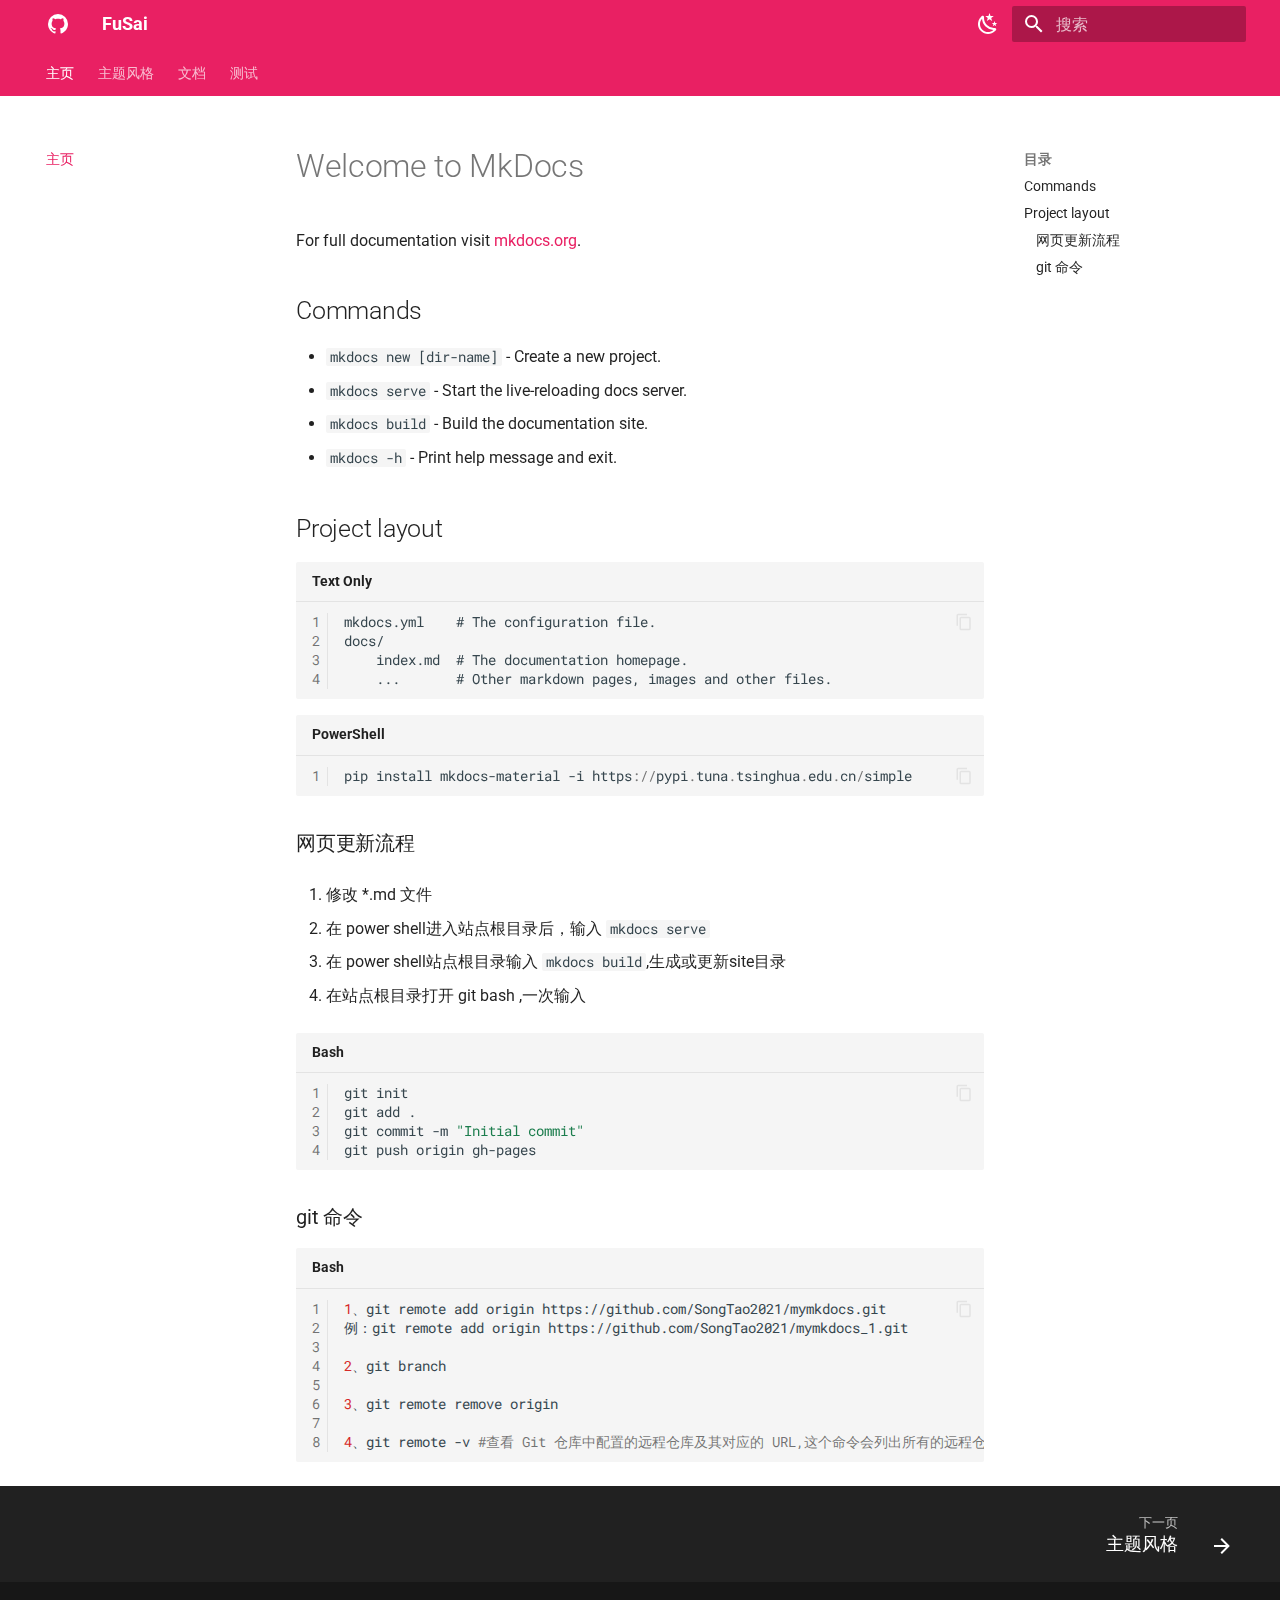
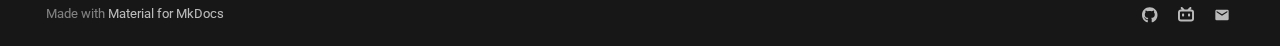
==== commit 029a6386: "Deployed 8ecc3af with MkDocs version: 1.6.0" ====
--- a/index.html
+++ b/index.html
@@ -84,14 +84,12 @@
     
       
 
-  
-
-<header class="md-header md-header--shadow" data-md-component="header">
+<header class="md-header" data-md-component="header">
   <nav class="md-header__inner md-grid" aria-label="页眉">
     <a href="." title="FuSai" class="md-header__button md-logo" aria-label="FuSai" data-md-component="logo">
       
   
-  <svg xmlns="http://www.w3.org/2000/svg" viewBox="0 0 24 24"><path d="M10 20v-6h4v6h5v-8h3L12 3 2 12h3v8h5Z"/></svg>
+  <svg xmlns="http://www.w3.org/2000/svg" viewBox="0 0 24 24"><path d="M12 2A10 10 0 0 0 2 12c0 4.42 2.87 8.17 6.84 9.5.5.08.66-.23.66-.5v-1.69c-2.77.6-3.36-1.34-3.36-1.34-.46-1.16-1.11-1.47-1.11-1.47-.91-.62.07-.6.07-.6 1 .07 1.53 1.03 1.53 1.03.87 1.52 2.34 1.07 2.91.83.09-.65.35-1.09.63-1.34-2.22-.25-4.55-1.11-4.55-4.92 0-1.11.38-2 1.03-2.71-.1-.25-.45-1.29.1-2.64 0 0 .84-.27 2.75 1.02.79-.22 1.65-.33 2.5-.33.85 0 1.71.11 2.5.33 1.91-1.29 2.75-1.02 2.75-1.02.55 1.35.2 2.39.1 2.64.65.71 1.03 1.6 1.03 2.71 0 3.82-2.34 4.66-4.57 4.91.36.31.69.92.69 1.85V21c0 .27.16.59.67.5C19.14 20.16 22 16.42 22 12A10 10 0 0 0 12 2Z"/></svg>
 
     </a>
     <label class="md-header__button md-icon" for="__drawer">
@@ -163,11 +161,18 @@
       </label>
       <nav class="md-search__options" aria-label="查找">
         
+          <a href="javascript:void(0)" class="md-search__icon md-icon" title="分享" aria-label="分享" data-clipboard data-clipboard-text="" data-md-component="search-share" tabindex="-1">
+            
+            <svg xmlns="http://www.w3.org/2000/svg" viewBox="0 0 24 24"><path d="M18 16.08c-.76 0-1.44.3-1.96.77L8.91 12.7c.05-.23.09-.46.09-.7 0-.24-.04-.47-.09-.7l7.05-4.11c.54.5 1.25.81 2.04.81a3 3 0 0 0 3-3 3 3 0 0 0-3-3 3 3 0 0 0-3 3c0 .24.04.47.09.7L8.04 9.81C7.5 9.31 6.79 9 6 9a3 3 0 0 0-3 3 3 3 0 0 0 3 3c.79 0 1.5-.31 2.04-.81l7.12 4.15c-.05.21-.08.43-.08.66 0 1.61 1.31 2.91 2.92 2.91 1.61 0 2.92-1.3 2.92-2.91A2.92 2.92 0 0 0 18 16.08Z"/></svg>
+          </a>
+        
         <button type="reset" class="md-search__icon md-icon" title="清空当前内容" aria-label="清空当前内容" tabindex="-1">
           
           <svg xmlns="http://www.w3.org/2000/svg" viewBox="0 0 24 24"><path d="M19 6.41 17.59 5 12 10.59 6.41 5 5 6.41 10.59 12 5 17.59 6.41 19 12 13.41 17.59 19 19 17.59 13.41 12 19 6.41Z"/></svg>
         </button>
       </nav>
+      
+        <div class="md-search__suggest" data-md-component="search-suggest"></div>
       
     </form>
     <div class="md-search__output">
@@ -193,6 +198,87 @@
       
         
           
+            
+<nav class="md-tabs" aria-label="标签" data-md-component="tabs">
+  <div class="md-grid">
+    <ul class="md-tabs__list">
+      
+        
+  
+  
+    
+  
+  
+    <li class="md-tabs__item md-tabs__item--active">
+      <a href="." class="md-tabs__link">
+        
+  
+    
+  
+  主页
+
+      </a>
+    </li>
+  
+
+      
+        
+  
+  
+  
+    <li class="md-tabs__item">
+      <a href="theme_style/theme_style/" class="md-tabs__link">
+        
+  
+    
+  
+  主题风格
+
+      </a>
+    </li>
+  
+
+      
+        
+  
+  
+  
+    
+    
+      <li class="md-tabs__item">
+        <a href="V316/V316/" class="md-tabs__link">
+          
+  
+  文档
+
+        </a>
+      </li>
+    
+  
+
+      
+        
+  
+  
+  
+    
+    
+      <li class="md-tabs__item">
+        <a href="test_1/test_1/" class="md-tabs__link">
+          
+  
+  测试
+
+        </a>
+      </li>
+    
+  
+
+      
+    </ul>
+  </div>
+</nav>
+          
         
       
       <main class="md-main" data-md-component="main">
@@ -206,13 +292,15 @@
                     
 
 
-
-<nav class="md-nav md-nav--primary" aria-label="导航栏" data-md-level="0">
+  
+
+
+<nav class="md-nav md-nav--primary md-nav--lifted" aria-label="导航栏" data-md-level="0">
   <label class="md-nav__title" for="__drawer">
     <a href="." title="FuSai" class="md-nav__button md-logo" aria-label="FuSai" data-md-component="logo">
       
   
-  <svg xmlns="http://www.w3.org/2000/svg" viewBox="0 0 24 24"><path d="M10 20v-6h4v6h5v-8h3L12 3 2 12h3v8h5Z"/></svg>
+  <svg xmlns="http://www.w3.org/2000/svg" viewBox="0 0 24 24"><path d="M12 2A10 10 0 0 0 2 12c0 4.42 2.87 8.17 6.84 9.5.5.08.66-.23.66-.5v-1.69c-2.77.6-3.36-1.34-3.36-1.34-.46-1.16-1.11-1.47-1.11-1.47-.91-.62.07-.6.07-.6 1 .07 1.53 1.03 1.53 1.03.87 1.52 2.34 1.07 2.91.83.09-.65.35-1.09.63-1.34-2.22-.25-4.55-1.11-4.55-4.92 0-1.11.38-2 1.03-2.71-.1-.25-.45-1.29.1-2.64 0 0 .84-.27 2.75 1.02.79-.22 1.65-.33 2.5-.33.85 0 1.71.11 2.5.33 1.91-1.29 2.75-1.02 2.75-1.02.55 1.35.2 2.39.1 2.64.65.71 1.03 1.6 1.03 2.71 0 3.82-2.34 4.66-4.57 4.91.36.31.69.92.69 1.85V21c0 .27.16.59.67.5C19.14 20.16 22 16.42 22 12A10 10 0 0 0 12 2Z"/></svg>
 
     </a>
     FuSai
@@ -351,139 +439,80 @@
     
     
     
-    
-    <li class="md-nav__item md-nav__item--nested">
-      
-        
-        
-        <input class="md-nav__toggle md-toggle " type="checkbox" id="__nav_3" >
-        
-          
-          <label class="md-nav__link" for="__nav_3" id="__nav_3_label" tabindex="0">
-            
+      
+      
+        
+      
+    
+    
+      
+        
+        
+      
+    
+    <li class="md-nav__item md-nav__item--pruned md-nav__item--nested">
+      
+        
+  
+  
+    <a href="V316/V316/" class="md-nav__link">
+      
   
   <span class="md-ellipsis">
     文档
   </span>
   
 
-            <span class="md-nav__icon md-icon"></span>
-          </label>
-        
-        <nav class="md-nav" data-md-level="1" aria-labelledby="__nav_3_label" aria-expanded="false">
-          <label class="md-nav__title" for="__nav_3">
-            <span class="md-nav__icon md-icon"></span>
-            文档
-          </label>
-          <ul class="md-nav__list" data-md-scrollfix>
-            
-              
-                
-  
-  
-  
-  
-    <li class="md-nav__item">
-      <a href="V316/V316/" class="md-nav__link">
-        
-  
-  <span class="md-ellipsis">
-    V316烧录方式
-  </span>
-  
-
-      </a>
+      
+        <span class="md-nav__icon md-icon"></span>
+      
+    </a>
+  
+
+      
     </li>
   
 
-              
-            
-              
-                
-  
-  
-  
-  
-    <li class="md-nav__item">
-      <a href="tina_v316-sdv_uart0/tina_v316-sdv_uart0/" class="md-nav__link">
-        
-  
-  <span class="md-ellipsis">
-    V316固件修改说明
-  </span>
-  
-
-      </a>
-    </li>
-  
-
-              
-            
-          </ul>
-        </nav>
-      
-    </li>
-  
-
-    
-      
-      
-  
-  
-  
-  
-    
-    
-    
-    
-    <li class="md-nav__item md-nav__item--nested">
-      
-        
-        
-        <input class="md-nav__toggle md-toggle " type="checkbox" id="__nav_4" >
-        
-          
-          <label class="md-nav__link" for="__nav_4" id="__nav_4_label" tabindex="0">
-            
+    
+      
+      
+  
+  
+  
+  
+    
+    
+    
+      
+      
+        
+      
+    
+    
+      
+        
+        
+      
+    
+    <li class="md-nav__item md-nav__item--pruned md-nav__item--nested">
+      
+        
+  
+  
+    <a href="test_1/test_1/" class="md-nav__link">
+      
   
   <span class="md-ellipsis">
     测试
   </span>
   
 
-            <span class="md-nav__icon md-icon"></span>
-          </label>
-        
-        <nav class="md-nav" data-md-level="1" aria-labelledby="__nav_4_label" aria-expanded="false">
-          <label class="md-nav__title" for="__nav_4">
-            <span class="md-nav__icon md-icon"></span>
-            测试
-          </label>
-          <ul class="md-nav__list" data-md-scrollfix>
-            
-              
-                
-  
-  
-  
-  
-    <li class="md-nav__item">
-      <a href="test_1/test_1/" class="md-nav__link">
-        
-  
-  <span class="md-ellipsis">
-    测试1
-  </span>
-  
-
-      </a>
-    </li>
-  
-
-              
-            
-          </ul>
-        </nav>
+      
+        <span class="md-nav__icon md-icon"></span>
+      
+    </a>
+  
+
       
     </li>
   
@@ -639,9 +668,39 @@
 <script>var target=document.getElementById(location.hash.slice(1));target&&target.name&&(target.checked=target.name.startsWith("__tabbed_"))</script>
         </div>
         
+          <button type="button" class="md-top md-icon" data-md-component="top" hidden>
+  
+  <svg xmlns="http://www.w3.org/2000/svg" viewBox="0 0 24 24"><path d="M13 20h-2V8l-5.5 5.5-1.42-1.42L12 4.16l7.92 7.92-1.42 1.42L13 8v12Z"/></svg>
+  回到页面顶部
+</button>
+        
       </main>
       
         <footer class="md-footer">
+  
+    
+      
+      <nav class="md-footer__inner md-grid" aria-label="页脚" >
+        
+        
+          
+          <a href="theme_style/theme_style/" class="md-footer__link md-footer__link--next" aria-label="下一页: 主题风格">
+            <div class="md-footer__title">
+              <span class="md-footer__direction">
+                下一页
+              </span>
+              <div class="md-ellipsis">
+                主题风格
+              </div>
+            </div>
+            <div class="md-footer__button md-icon">
+              
+              <svg xmlns="http://www.w3.org/2000/svg" viewBox="0 0 24 24"><path d="M4 11v2h12l-5.5 5.5 1.42 1.42L19.84 12l-7.92-7.92L10.5 5.5 16 11H4Z"/></svg>
+            </div>
+          </a>
+        
+      </nav>
+    
   
   <div class="md-footer-meta md-typeset">
     <div class="md-footer-meta__inner md-grid">
@@ -693,7 +752,7 @@
     </div>
     
     
-    <script id="__config" type="application/json">{"base": ".", "features": [], "search": "assets/javascripts/workers/search.b8dbb3d2.min.js", "translations": {"clipboard.copied": "\u5df2\u590d\u5236", "clipboard.copy": "\u590d\u5236", "search.result.more.one": "\u5728\u8be5\u9875\u4e0a\u8fd8\u6709 1 \u4e2a\u7b26\u5408\u6761\u4ef6\u7684\u7ed3\u679c", "search.result.more.other": "\u5728\u8be5\u9875\u4e0a\u8fd8\u6709 # \u4e2a\u7b26\u5408\u6761\u4ef6\u7684\u7ed3\u679c", "search.result.none": "\u6ca1\u6709\u627e\u5230\u7b26\u5408\u6761\u4ef6\u7684\u7ed3\u679c", "search.result.one": "\u627e\u5230 1 \u4e2a\u7b26\u5408\u6761\u4ef6\u7684\u7ed3\u679c", "search.result.other": "# \u4e2a\u7b26\u5408\u6761\u4ef6\u7684\u7ed3\u679c", "search.result.placeholder": "\u952e\u5165\u4ee5\u5f00\u59cb\u641c\u7d22", "search.result.term.missing": "\u7f3a\u5c11", "select.version": "\u9009\u62e9\u5f53\u524d\u7248\u672c"}}</script>
+    <script id="__config" type="application/json">{"base": ".", "features": ["navigation.instant", "navigation.tabs", "navigation.tracking", "navigation.sections", "navigation.expand", "navigation.prune", "toc.follow", "navigation.top", "search.suggest", "search.highlight", "search.share", "navigation.footer", "content.code.copy"], "search": "assets/javascripts/workers/search.b8dbb3d2.min.js", "translations": {"clipboard.copied": "\u5df2\u590d\u5236", "clipboard.copy": "\u590d\u5236", "search.result.more.one": "\u5728\u8be5\u9875\u4e0a\u8fd8\u6709 1 \u4e2a\u7b26\u5408\u6761\u4ef6\u7684\u7ed3\u679c", "search.result.more.other": "\u5728\u8be5\u9875\u4e0a\u8fd8\u6709 # \u4e2a\u7b26\u5408\u6761\u4ef6\u7684\u7ed3\u679c", "search.result.none": "\u6ca1\u6709\u627e\u5230\u7b26\u5408\u6761\u4ef6\u7684\u7ed3\u679c", "search.result.one": "\u627e\u5230 1 \u4e2a\u7b26\u5408\u6761\u4ef6\u7684\u7ed3\u679c", "search.result.other": "# \u4e2a\u7b26\u5408\u6761\u4ef6\u7684\u7ed3\u679c", "search.result.placeholder": "\u952e\u5165\u4ee5\u5f00\u59cb\u641c\u7d22", "search.result.term.missing": "\u7f3a\u5c11", "select.version": "\u9009\u62e9\u5f53\u524d\u7248\u672c"}}</script>
     
     
       <script src="assets/javascripts/bundle.fe8b6f2b.min.js"></script>
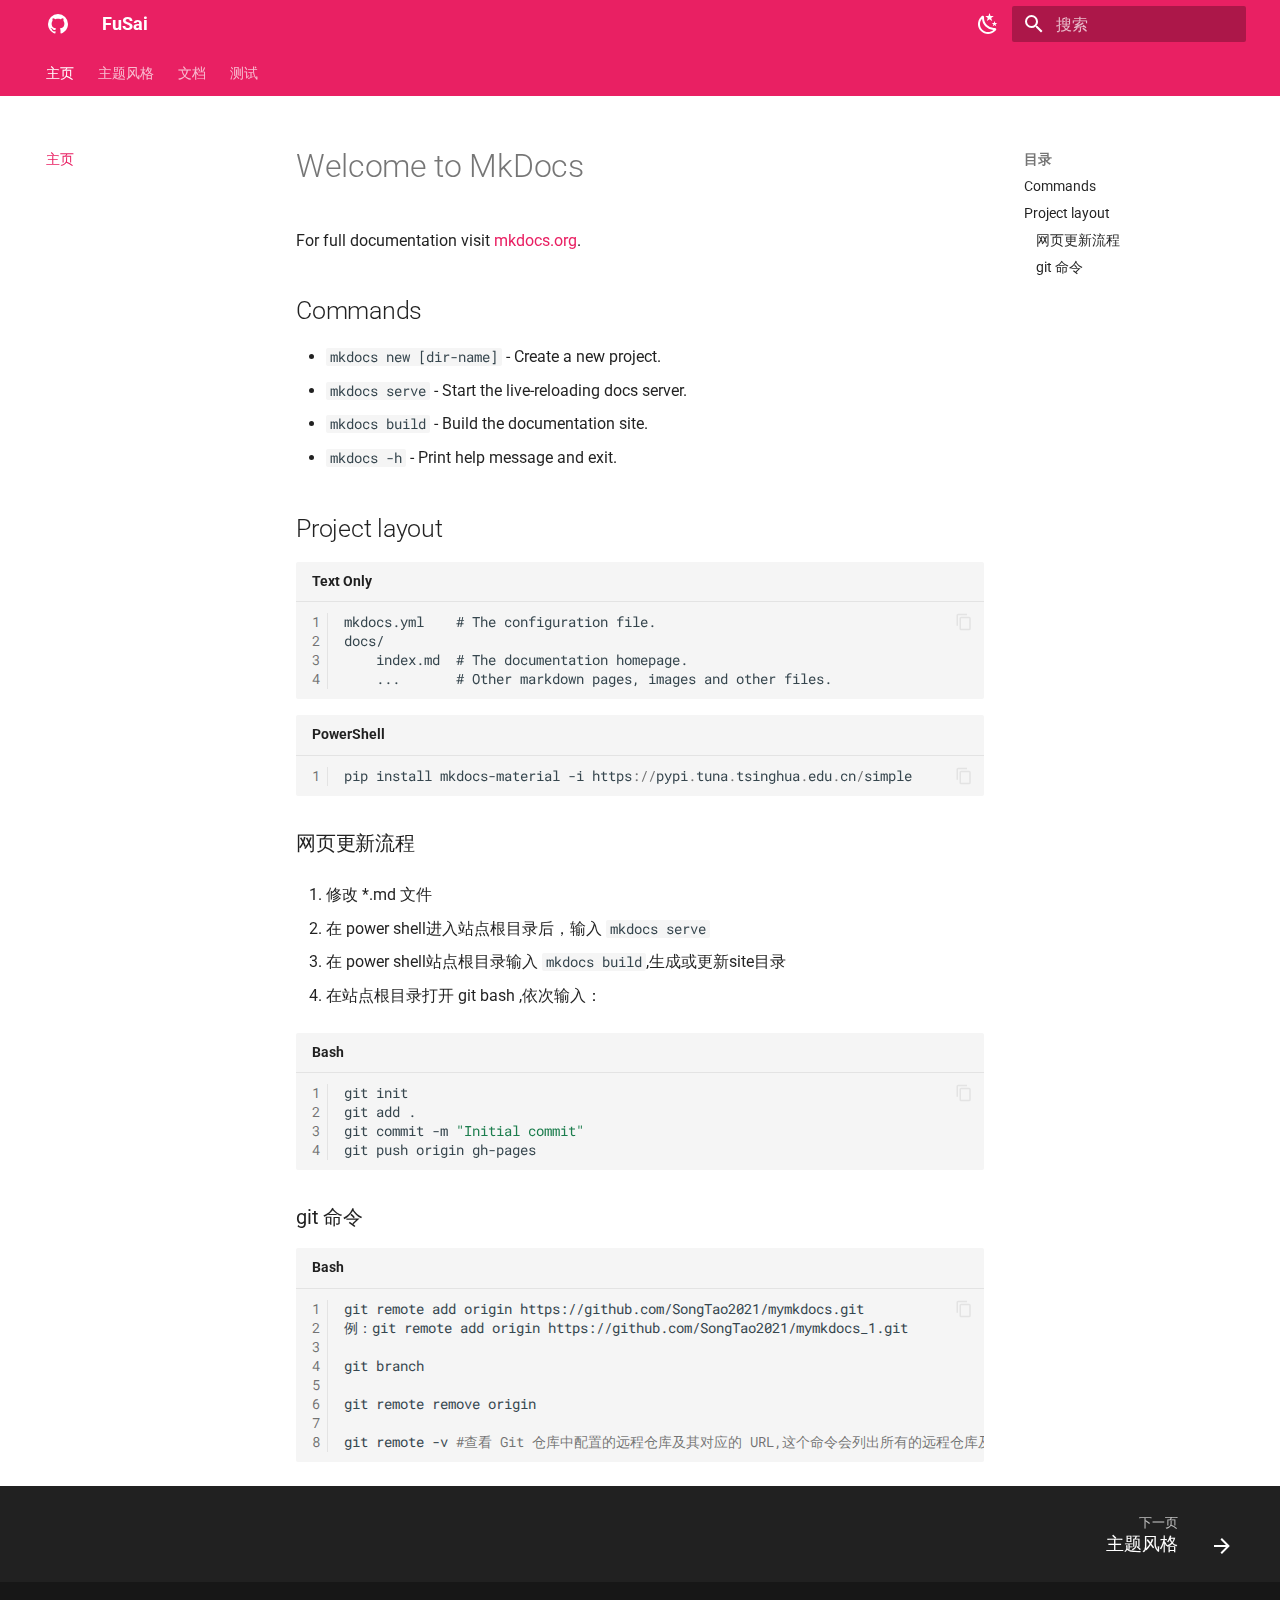
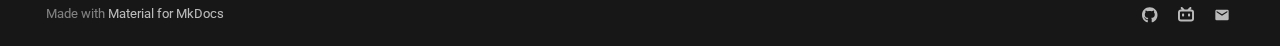
==== commit 4fb2e389: "Deployed 0f5126c with MkDocs version: 1.6.0" ====
--- a/index.html
+++ b/index.html
@@ -630,7 +630,7 @@
 <p>在 power shell站点根目录输入 <code>mkdocs build</code>,生成或更新site目录</p>
 </li>
 <li>
-<p>在站点根目录打开 git bash ,一次输入</p>
+<p>在站点根目录打开 git bash ,依次输入：</p>
 </li>
 </ol>
 <div class="language-bash highlight"><span class="filename">Bash</span><pre><span></span><code><a id="__codelineno-1-1" name="__codelineno-1-1"></a><a href="#__codelineno-1-1"><span class="linenos" data-linenos="1 "></span></a>git<span class="w"> </span>init
@@ -639,14 +639,14 @@
 <a id="__codelineno-1-4" name="__codelineno-1-4"></a><a href="#__codelineno-1-4"><span class="linenos" data-linenos="4 "></span></a>git<span class="w"> </span>push<span class="w"> </span>origin<span class="w"> </span>gh-pages
 </code></pre></div>
 <h3 id="git">git 命令<a class="headerlink" href="#git" title="Permanent link">&para;</a></h3>
-<div class="language-bash highlight"><span class="filename">Bash</span><pre><span></span><code><a id="__codelineno-2-1" name="__codelineno-2-1"></a><a href="#__codelineno-2-1"><span class="linenos" data-linenos="1 "></span></a><span class="m">1</span>、git<span class="w"> </span>remote<span class="w"> </span>add<span class="w"> </span>origin<span class="w"> </span>https://github.com/SongTao2021/mymkdocs.git
+<div class="language-bash highlight"><span class="filename">Bash</span><pre><span></span><code><a id="__codelineno-2-1" name="__codelineno-2-1"></a><a href="#__codelineno-2-1"><span class="linenos" data-linenos="1 "></span></a>git<span class="w"> </span>remote<span class="w"> </span>add<span class="w"> </span>origin<span class="w"> </span>https://github.com/SongTao2021/mymkdocs.git
 <a id="__codelineno-2-2" name="__codelineno-2-2"></a><a href="#__codelineno-2-2"><span class="linenos" data-linenos="2 "></span></a>例：git<span class="w"> </span>remote<span class="w"> </span>add<span class="w"> </span>origin<span class="w"> </span>https://github.com/SongTao2021/mymkdocs_1.git
 <a id="__codelineno-2-3" name="__codelineno-2-3"></a><a href="#__codelineno-2-3"><span class="linenos" data-linenos="3 "></span></a>
-<a id="__codelineno-2-4" name="__codelineno-2-4"></a><a href="#__codelineno-2-4"><span class="linenos" data-linenos="4 "></span></a><span class="m">2</span>、git<span class="w"> </span>branch
+<a id="__codelineno-2-4" name="__codelineno-2-4"></a><a href="#__codelineno-2-4"><span class="linenos" data-linenos="4 "></span></a>git<span class="w"> </span>branch
 <a id="__codelineno-2-5" name="__codelineno-2-5"></a><a href="#__codelineno-2-5"><span class="linenos" data-linenos="5 "></span></a>
-<a id="__codelineno-2-6" name="__codelineno-2-6"></a><a href="#__codelineno-2-6"><span class="linenos" data-linenos="6 "></span></a><span class="m">3</span>、git<span class="w"> </span>remote<span class="w"> </span>remove<span class="w"> </span>origin
+<a id="__codelineno-2-6" name="__codelineno-2-6"></a><a href="#__codelineno-2-6"><span class="linenos" data-linenos="6 "></span></a>git<span class="w"> </span>remote<span class="w"> </span>remove<span class="w"> </span>origin
 <a id="__codelineno-2-7" name="__codelineno-2-7"></a><a href="#__codelineno-2-7"><span class="linenos" data-linenos="7 "></span></a>
-<a id="__codelineno-2-8" name="__codelineno-2-8"></a><a href="#__codelineno-2-8"><span class="linenos" data-linenos="8 "></span></a><span class="m">4</span>、git<span class="w"> </span>remote<span class="w"> </span>-v<span class="w"> </span><span class="c1">#查看 Git 仓库中配置的远程仓库及其对应的 URL,这个命令会列出所有的远程仓库及其 fetch 和 push URL。</span>
+<a id="__codelineno-2-8" name="__codelineno-2-8"></a><a href="#__codelineno-2-8"><span class="linenos" data-linenos="8 "></span></a>git<span class="w"> </span>remote<span class="w"> </span>-v<span class="w"> </span><span class="c1">#查看 Git 仓库中配置的远程仓库及其对应的 URL,这个命令会列出所有的远程仓库及其 fetch 和 push URL。</span>
 </code></pre></div>
 
 
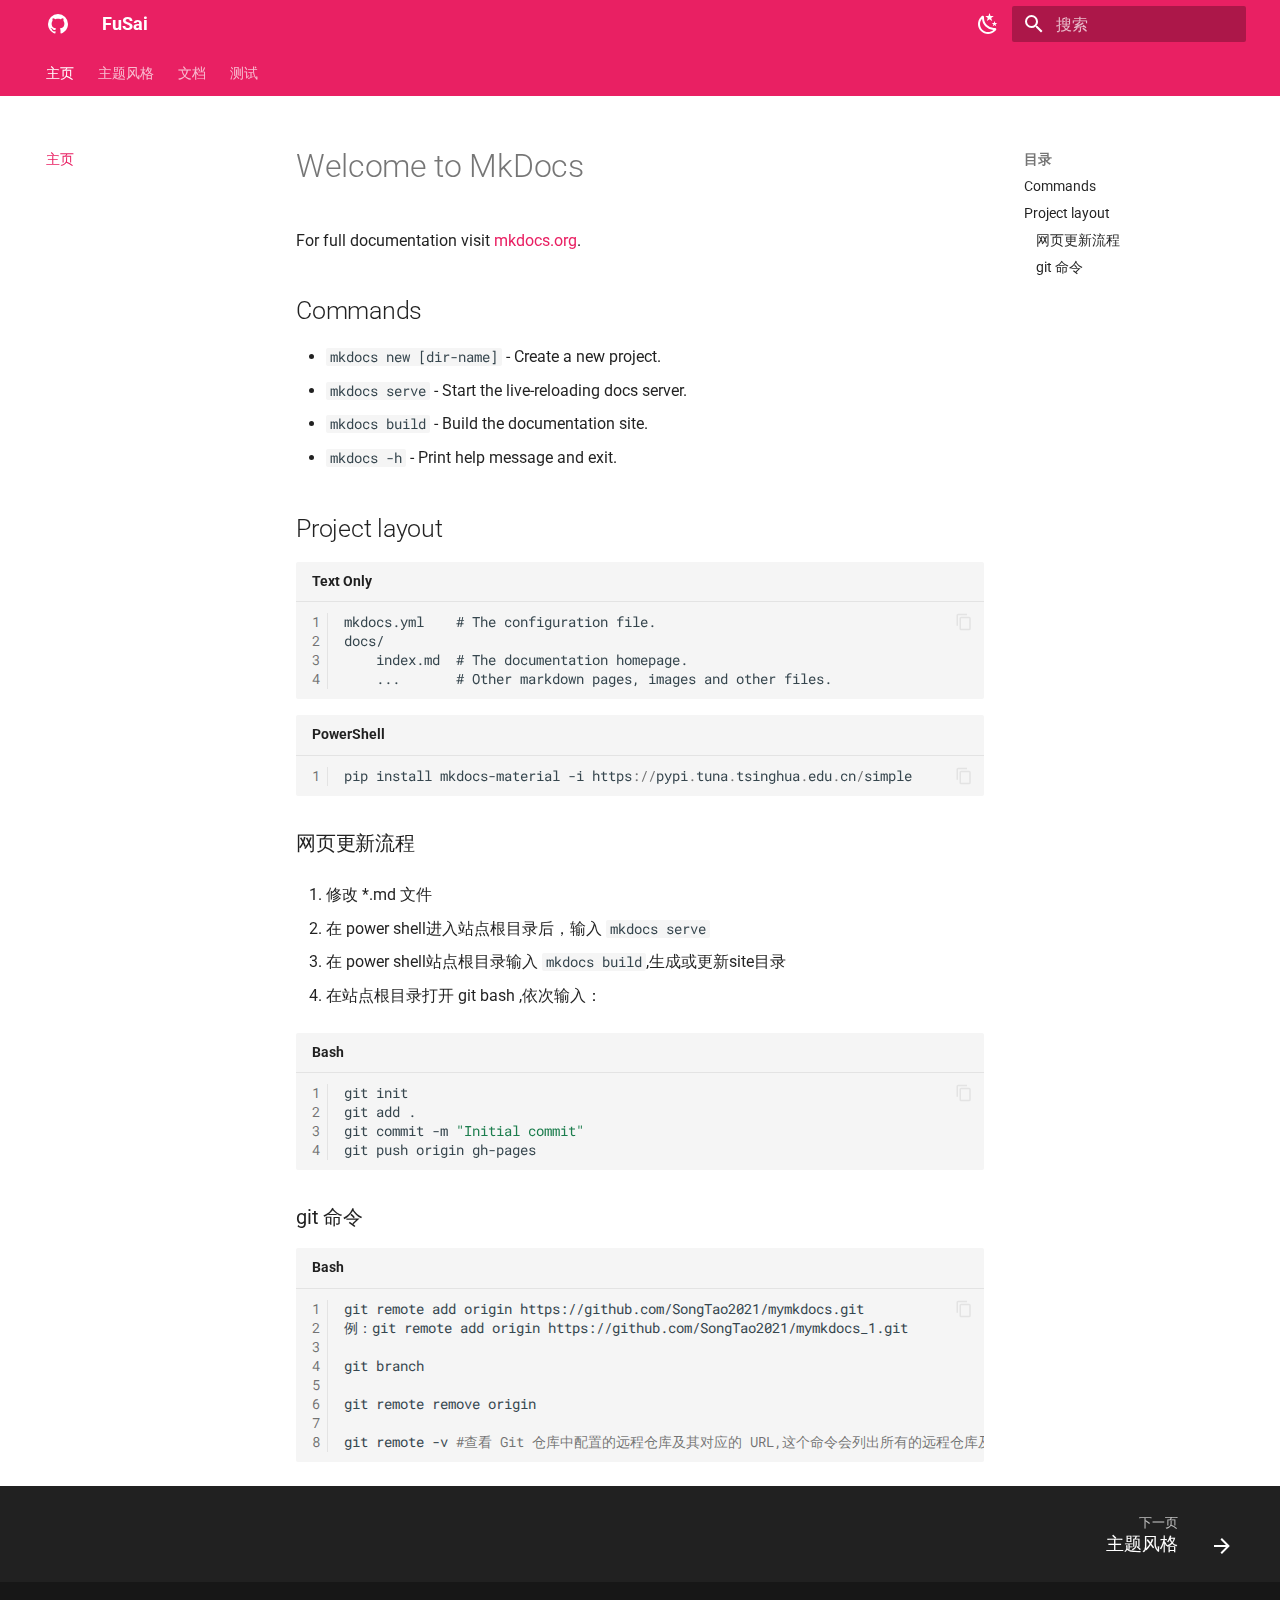
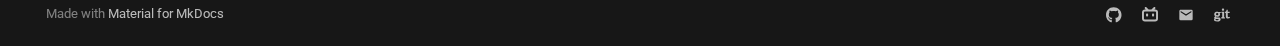
==== commit b6219701: "Deployed e5436e2 with MkDocs version: 1.6.0" ====
--- a/index.html
+++ b/index.html
@@ -736,8 +736,16 @@
     
     
     
-    <a href="Python调包侠:<807053269@qq.com>" target="_blank" rel="noopener" title="Email" class="md-social__link">
+    <a href="<807053269@qq.com>" target="_blank" rel="noopener" title="Email" class="md-social__link">
       <svg xmlns="http://www.w3.org/2000/svg" viewBox="0 0 24 24"><path d="m20 8-8 5-8-5V6l8 5 8-5m0-2H4c-1.11 0-2 .89-2 2v12a2 2 0 0 0 2 2h16a2 2 0 0 0 2-2V6a2 2 0 0 0-2-2Z"/></svg>
+    </a>
+  
+    
+    
+    
+    
+    <a href="https://gitee.com/" target="_blank" rel="noopener" title="gitee" class="md-social__link">
+      <svg xmlns="http://www.w3.org/2000/svg" viewBox="0 0 512 512"><!--! Font Awesome Free 6.5.2 by @fontawesome - https://fontawesome.com License - https://fontawesome.com/license/free (Icons: CC BY 4.0, Fonts: SIL OFL 1.1, Code: MIT License) Copyright 2024 Fonticons, Inc.--><path d="M216.29 158.39H137C97 147.9 6.51 150.63 6.51 233.18c0 30.09 15 51.23 35 61-25.1 23-37 33.85-37 49.21 0 11 4.47 21.14 17.89 26.81C8.13 383.61 0 393.35 0 411.65c0 32.11 28.05 50.82 101.63 50.82 70.75 0 111.79-26.42 111.79-73.18 0-58.66-45.16-56.5-151.63-63l13.43-21.55c27.27 7.58 118.7 10 118.7-67.89 0-18.7-7.73-31.71-15-41.07l37.41-2.84zm-63.42 241.9c0 32.06-104.89 32.1-104.89 2.43 0-8.14 5.27-15 10.57-21.54 77.71 5.3 94.32 3.37 94.32 19.11zm-50.81-134.58c-52.8 0-50.46-71.16 1.2-71.16 49.54 0 50.82 71.16-1.2 71.16zm133.3 100.51v-32.1c26.75-3.66 27.24-2 27.24-11V203.61c0-8.5-2.05-7.38-27.24-16.26l4.47-32.92H324v168.71c0 6.51.4 7.32 6.51 8.14l20.73 2.84v32.1zm52.45-244.31c-23.17 0-36.59-13.43-36.59-36.61s13.42-35.77 36.59-35.77c23.58 0 37 12.62 37 35.77s-13.42 36.61-37 36.61zM512 350.46c-17.49 8.53-43.1 16.26-66.28 16.26-48.38 0-66.67-19.5-66.67-65.46V194.75c0-5.42 1.05-4.06-31.71-4.06V154.5c35.78-4.07 50-22 54.47-66.27h38.63c0 65.83-1.34 61.81 3.26 61.81H501v40.65h-60.56v97.15c0 6.92-4.92 51.41 60.57 26.84z"/></svg>
     </a>
   
 </div>
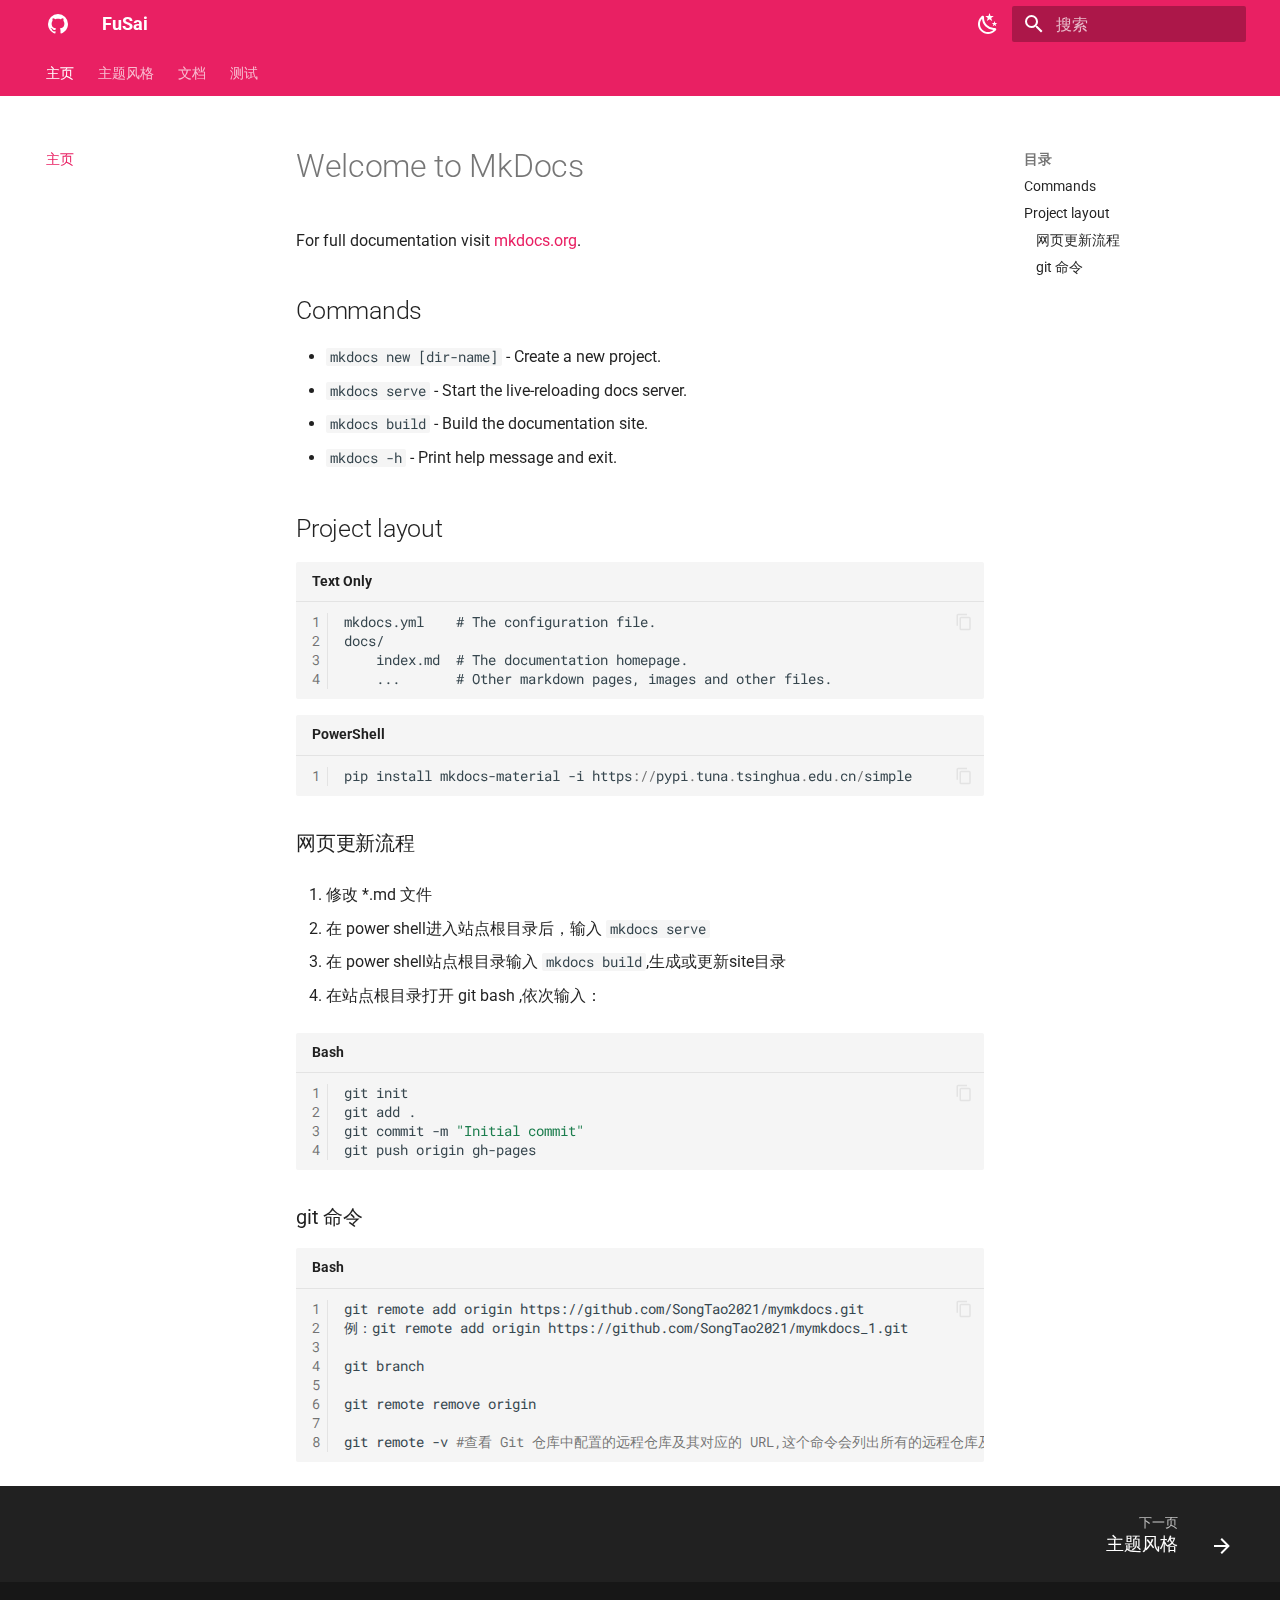
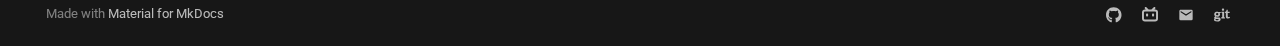
==== commit 6bbb269a: "Deployed 1b443e2 with MkDocs version: 1.6.0" ====
--- a/index.html
+++ b/index.html
@@ -246,7 +246,7 @@
     
     
       <li class="md-tabs__item">
-        <a href="V316/V316/" class="md-tabs__link">
+        <a href="V316_download/V316_download/" class="md-tabs__link">
           
   
   文档
@@ -455,7 +455,7 @@
         
   
   
-    <a href="V316/V316/" class="md-nav__link">
+    <a href="V316_download/V316_download/" class="md-nav__link">
       
   
   <span class="md-ellipsis">
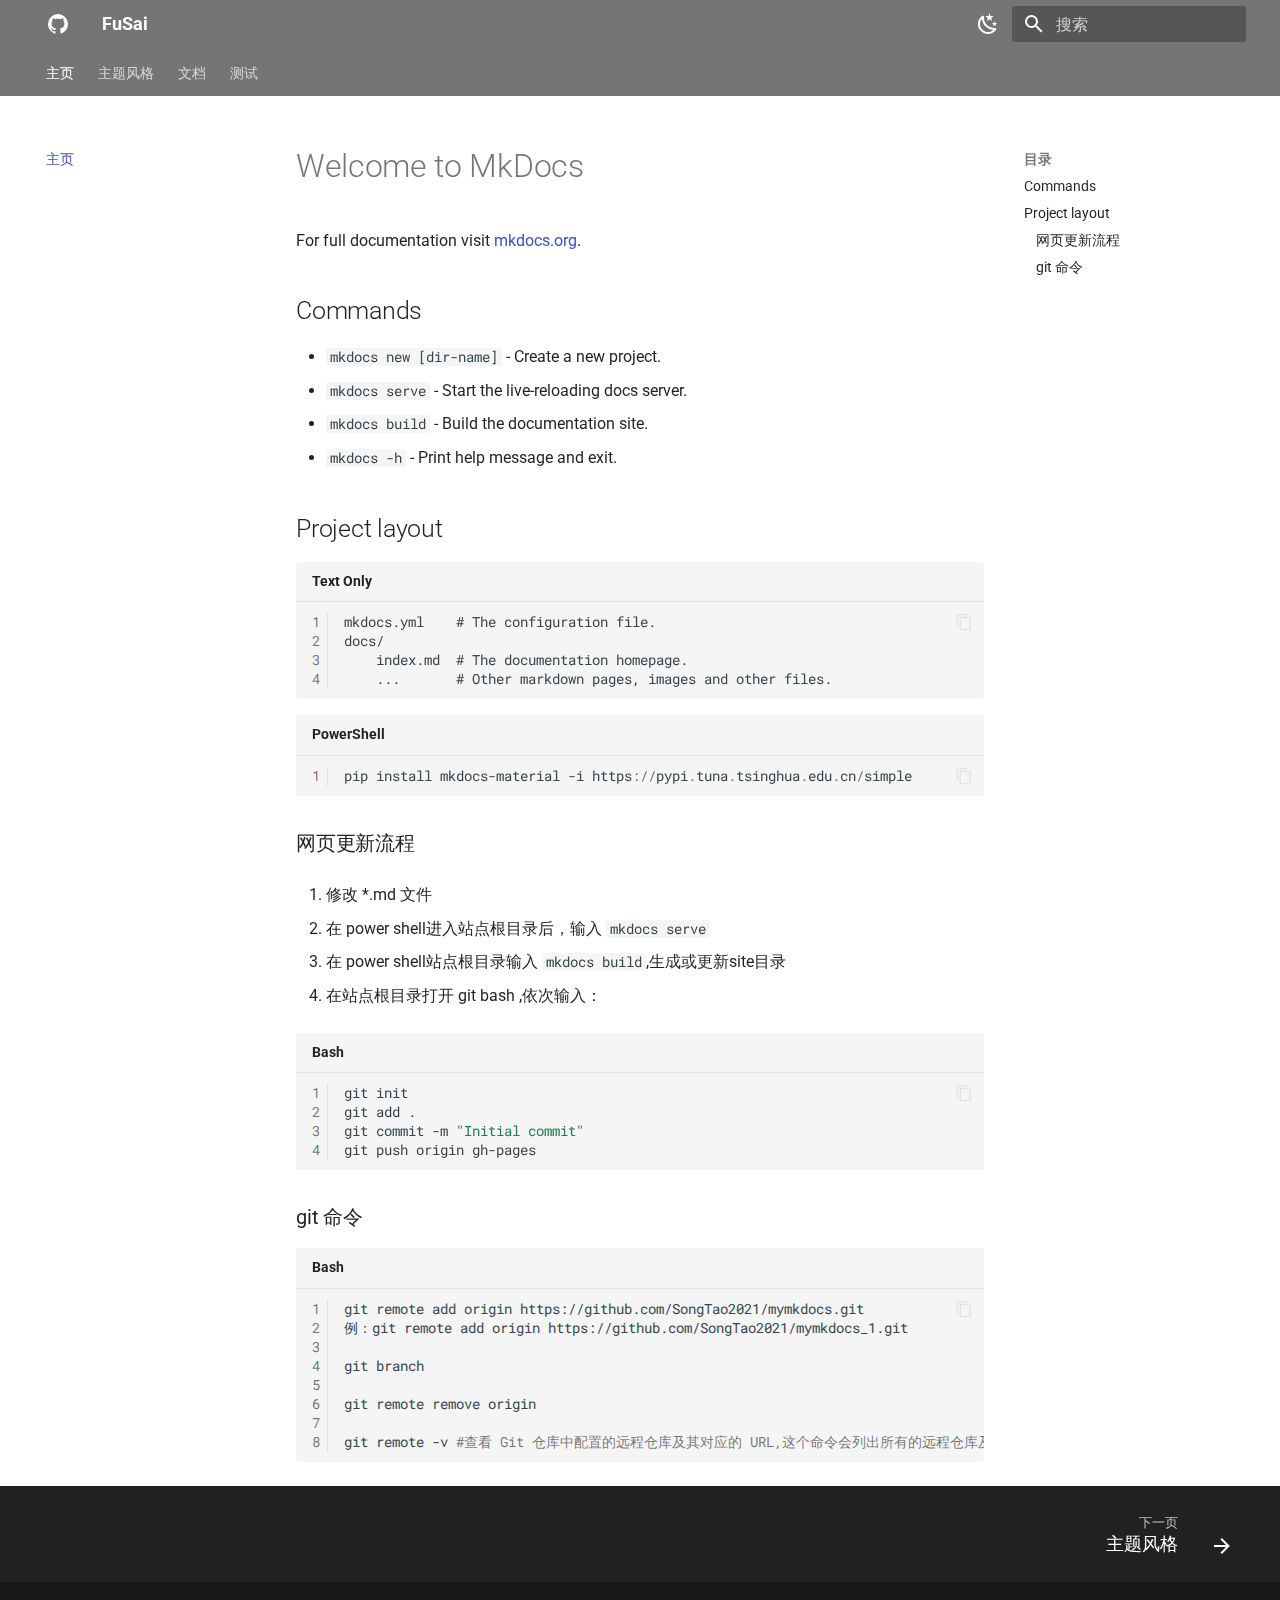
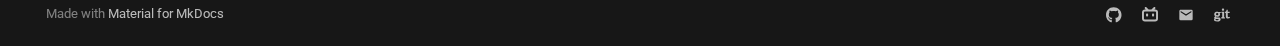
==== commit 078cfaa8: "Deployed 4a6f347 with MkDocs version: 1.6.0" ====
--- a/index.html
+++ b/index.html
@@ -63,7 +63,7 @@
     
     
     
-    <body dir="ltr" data-md-color-scheme="default" data-md-color-primary="pink" data-md-color-accent="pink">
+    <body dir="ltr" data-md-color-scheme="default" data-md-color-primary="grey" data-md-color-accent="grey">
   
     
     <input class="md-toggle" data-md-toggle="drawer" type="checkbox" id="__drawer" autocomplete="off">
@@ -119,7 +119,7 @@
     
     
     
-    <input class="md-option" data-md-color-media="(prefers-color-scheme: light)" data-md-color-scheme="default" data-md-color-primary="pink" data-md-color-accent="pink"  aria-label="切换到暗色模式"  type="radio" name="__palette" id="__palette_0">
+    <input class="md-option" data-md-color-media="(prefers-color-scheme: light)" data-md-color-scheme="default" data-md-color-primary="grey" data-md-color-accent="grey"  aria-label="切换到暗色模式"  type="radio" name="__palette" id="__palette_0">
     
       <label class="md-header__button md-icon" title="切换到暗色模式" for="__palette_1" hidden>
         <svg xmlns="http://www.w3.org/2000/svg" viewBox="0 0 24 24"><path d="m17.75 4.09-2.53 1.94.91 3.06-2.63-1.81-2.63 1.81.91-3.06-2.53-1.94L12.44 4l1.06-3 1.06 3 3.19.09m3.5 6.91-1.64 1.25.59 1.98-1.7-1.17-1.7 1.17.59-1.98L15.75 11l2.06-.05L18.5 9l.69 1.95 2.06.05m-2.28 4.95c.83-.08 1.72 1.1 1.19 1.85-.32.45-.66.87-1.08 1.27C15.17 23 8.84 23 4.94 19.07c-3.91-3.9-3.91-10.24 0-14.14.4-.4.82-.76 1.27-1.08.75-.53 1.93.36 1.85 1.19-.27 2.86.69 5.83 2.89 8.02a9.96 9.96 0 0 0 8.02 2.89m-1.64 2.02a12.08 12.08 0 0 1-7.8-3.47c-2.17-2.19-3.33-5-3.49-7.82-2.81 3.14-2.7 7.96.31 10.98 3.02 3.01 7.84 3.12 10.98.31Z"/></svg>
@@ -129,7 +129,7 @@
     
     
     
-    <input class="md-option" data-md-color-media="(prefers-color-scheme: dark)" data-md-color-scheme="slate" data-md-color-primary="pink" data-md-color-accent="pink"  aria-label="切换到亮色模式"  type="radio" name="__palette" id="__palette_1">
+    <input class="md-option" data-md-color-media="(prefers-color-scheme: dark)" data-md-color-scheme="slate" data-md-color-primary="grey" data-md-color-accent="grey"  aria-label="切换到亮色模式"  type="radio" name="__palette" id="__palette_1">
     
       <label class="md-header__button md-icon" title="切换到亮色模式" for="__palette_0" hidden>
         <svg xmlns="http://www.w3.org/2000/svg" viewBox="0 0 24 24"><path d="M12 7a5 5 0 0 1 5 5 5 5 0 0 1-5 5 5 5 0 0 1-5-5 5 5 0 0 1 5-5m0 2a3 3 0 0 0-3 3 3 3 0 0 0 3 3 3 3 0 0 0 3-3 3 3 0 0 0-3-3m0-7 2.39 3.42C13.65 5.15 12.84 5 12 5c-.84 0-1.65.15-2.39.42L12 2M3.34 7l4.16-.35A7.2 7.2 0 0 0 5.94 8.5c-.44.74-.69 1.5-.83 2.29L3.34 7m.02 10 1.76-3.77a7.131 7.131 0 0 0 2.38 4.14L3.36 17M20.65 7l-1.77 3.79a7.023 7.023 0 0 0-2.38-4.15l4.15.36m-.01 10-4.14.36c.59-.51 1.12-1.14 1.54-1.86.42-.73.69-1.5.83-2.29L20.64 17M12 22l-2.41-3.44c.74.27 1.55.44 2.41.44.82 0 1.63-.17 2.37-.44L12 22Z"/></svg>
@@ -720,7 +720,7 @@
     
     
     
-    <a href="https://github.com/SongTao2021" target="_blank" rel="noopener" title="GitHub" class="md-social__link">
+    <a href="" target="_blank" rel="noopener" title="GitHub" class="md-social__link">
       <svg xmlns="http://www.w3.org/2000/svg" viewBox="0 0 496 512"><!--! Font Awesome Free 6.5.2 by @fontawesome - https://fontawesome.com License - https://fontawesome.com/license/free (Icons: CC BY 4.0, Fonts: SIL OFL 1.1, Code: MIT License) Copyright 2024 Fonticons, Inc.--><path d="M165.9 397.4c0 2-2.3 3.6-5.2 3.6-3.3.3-5.6-1.3-5.6-3.6 0-2 2.3-3.6 5.2-3.6 3-.3 5.6 1.3 5.6 3.6zm-31.1-4.5c-.7 2 1.3 4.3 4.3 4.9 2.6 1 5.6 0 6.2-2s-1.3-4.3-4.3-5.2c-2.6-.7-5.5.3-6.2 2.3zm44.2-1.7c-2.9.7-4.9 2.6-4.6 4.9.3 2 2.9 3.3 5.9 2.6 2.9-.7 4.9-2.6 4.6-4.6-.3-1.9-3-3.2-5.9-2.9zM244.8 8C106.1 8 0 113.3 0 252c0 110.9 69.8 205.8 169.5 239.2 12.8 2.3 17.3-5.6 17.3-12.1 0-6.2-.3-40.4-.3-61.4 0 0-70 15-84.7-29.8 0 0-11.4-29.1-27.8-36.6 0 0-22.9-15.7 1.6-15.4 0 0 24.9 2 38.6 25.8 21.9 38.6 58.6 27.5 72.9 20.9 2.3-16 8.8-27.1 16-33.7-55.9-6.2-112.3-14.3-112.3-110.5 0-27.5 7.6-41.3 23.6-58.9-2.6-6.5-11.1-33.3 2.6-67.9 20.9-6.5 69 27 69 27 20-5.6 41.5-8.5 62.8-8.5s42.8 2.9 62.8 8.5c0 0 48.1-33.6 69-27 13.7 34.7 5.2 61.4 2.6 67.9 16 17.7 25.8 31.5 25.8 58.9 0 96.5-58.9 104.2-114.8 110.5 9.2 7.9 17 22.9 17 46.4 0 33.7-.3 75.4-.3 83.6 0 6.5 4.6 14.4 17.3 12.1C428.2 457.8 496 362.9 496 252 496 113.3 383.5 8 244.8 8zM97.2 352.9c-1.3 1-1 3.3.7 5.2 1.6 1.6 3.9 2.3 5.2 1 1.3-1 1-3.3-.7-5.2-1.6-1.6-3.9-2.3-5.2-1zm-10.8-8.1c-.7 1.3.3 2.9 2.3 3.9 1.6 1 3.6.7 4.3-.7.7-1.3-.3-2.9-2.3-3.9-2-.6-3.6-.3-4.3.7zm32.4 35.6c-1.6 1.3-1 4.3 1.3 6.2 2.3 2.3 5.2 2.6 6.5 1 1.3-1.3.7-4.3-1.3-6.2-2.2-2.3-5.2-2.6-6.5-1zm-11.4-14.7c-1.6 1-1.6 3.6 0 5.9 1.6 2.3 4.3 3.3 5.6 2.3 1.6-1.3 1.6-3.9 0-6.2-1.4-2.3-4-3.3-5.6-2z"/></svg>
     </a>
   
@@ -728,7 +728,7 @@
     
     
     
-    <a href="https://space.bilibili.com/507700169" target="_blank" rel="noopener" title="Bilibili" class="md-social__link">
+    <a href="" target="_blank" rel="noopener" title="Bilibili" class="md-social__link">
       <svg xmlns="http://www.w3.org/2000/svg" viewBox="0 0 512 512"><!--! Font Awesome Free 6.5.2 by @fontawesome - https://fontawesome.com License - https://fontawesome.com/license/free (Icons: CC BY 4.0, Fonts: SIL OFL 1.1, Code: MIT License) Copyright 2024 Fonticons, Inc.--><path d="M488.6 104.1c16.7 18.1 24.4 39.7 23.3 65.7v202.4c-.4 26.4-9.2 48.1-26.5 65.1-17.2 17-39.1 25.9-65.5 26.7H92.02c-26.45-.8-48.21-9.8-65.28-27.2C9.682 419.4.767 396.5 0 368.2V169.8c.767-26 9.682-47.6 26.74-65.7C43.81 87.75 65.57 78.77 92.02 78h29.38L96.05 52.19c-5.75-5.73-8.63-13-8.63-21.79 0-8.8 2.88-16.06 8.63-21.797C101.8 2.868 109.1 0 117.9 0s16.1 2.868 21.9 8.603L213.1 78h88l74.5-69.397C381.7 2.868 389.2 0 398 0c8.8 0 16.1 2.868 21.9 8.603 5.7 5.737 8.6 12.997 8.6 21.797 0 8.79-2.9 16.06-8.6 21.79L394.6 78h29.3c26.4.77 48 9.75 64.7 26.1zm-38.8 69.7c-.4-9.6-3.7-17.4-10.7-23.5-5.2-6.1-14-9.4-22.7-9.8H96.05c-9.59.4-17.45 3.7-23.58 9.8-6.14 6.1-9.4 13.9-9.78 23.5v194.4c0 9.2 3.26 17 9.78 23.5s14.38 9.8 23.58 9.8H416.4c9.2 0 17-3.3 23.3-9.8 6.3-6.5 9.7-14.3 10.1-23.5V173.8zm-264.3 42.7c6.3 6.3 9.7 14.1 10.1 23.2V273c-.4 9.2-3.7 16.9-9.8 23.2-6.2 6.3-14 9.5-23.6 9.5-9.6 0-17.5-3.2-23.6-9.5-6.1-6.3-9.4-14-9.8-23.2v-33.3c.4-9.1 3.8-16.9 10.1-23.2 6.3-6.3 13.2-9.6 23.3-10 9.2.4 17 3.7 23.3 10zm191.5 0c6.3 6.3 9.7 14.1 10.1 23.2V273c-.4 9.2-3.7 16.9-9.8 23.2-6.1 6.3-14 9.5-23.6 9.5-9.6 0-17.4-3.2-23.6-9.5-7-6.3-9.4-14-9.7-23.2v-33.3c.3-9.1 3.7-16.9 10-23.2 6.3-6.3 14.1-9.6 23.3-10 9.2.4 17 3.7 23.3 10z"/></svg>
     </a>
   
--- a/extra.css
+++ b/extra.css
@@ -1,10 +1,45 @@
+/* 白天模式 */
+/*@media (prefers-color-scheme: light) {
+  table {
+    border-collapse: collapse;
+    width: 100%;
+  }
+
+  table, th, td {
+    border: 1px solid black;
+  }
+
+  th, td {
+    padding: 8px;
+    text-align: left;
+  }
+}*/
+
+/* 夜晚模式 */
+/*@media (prefers-color-scheme: dark) {
+  table {
+    border-collapse: collapse;
+    width: 100%;
+  }
+
+  table, th, td {
+    border: 1px solid white;
+  }
+
+  th, td {
+    padding: 8px;
+    text-align: left;
+  }
+}*/
+
+
 table {
   border-collapse: collapse;
   width: 100%;
 }
 
 table, th, td {
-  border: 1px solid black;
+  border: 1.3px solid grey;
 }
 
 th, td {
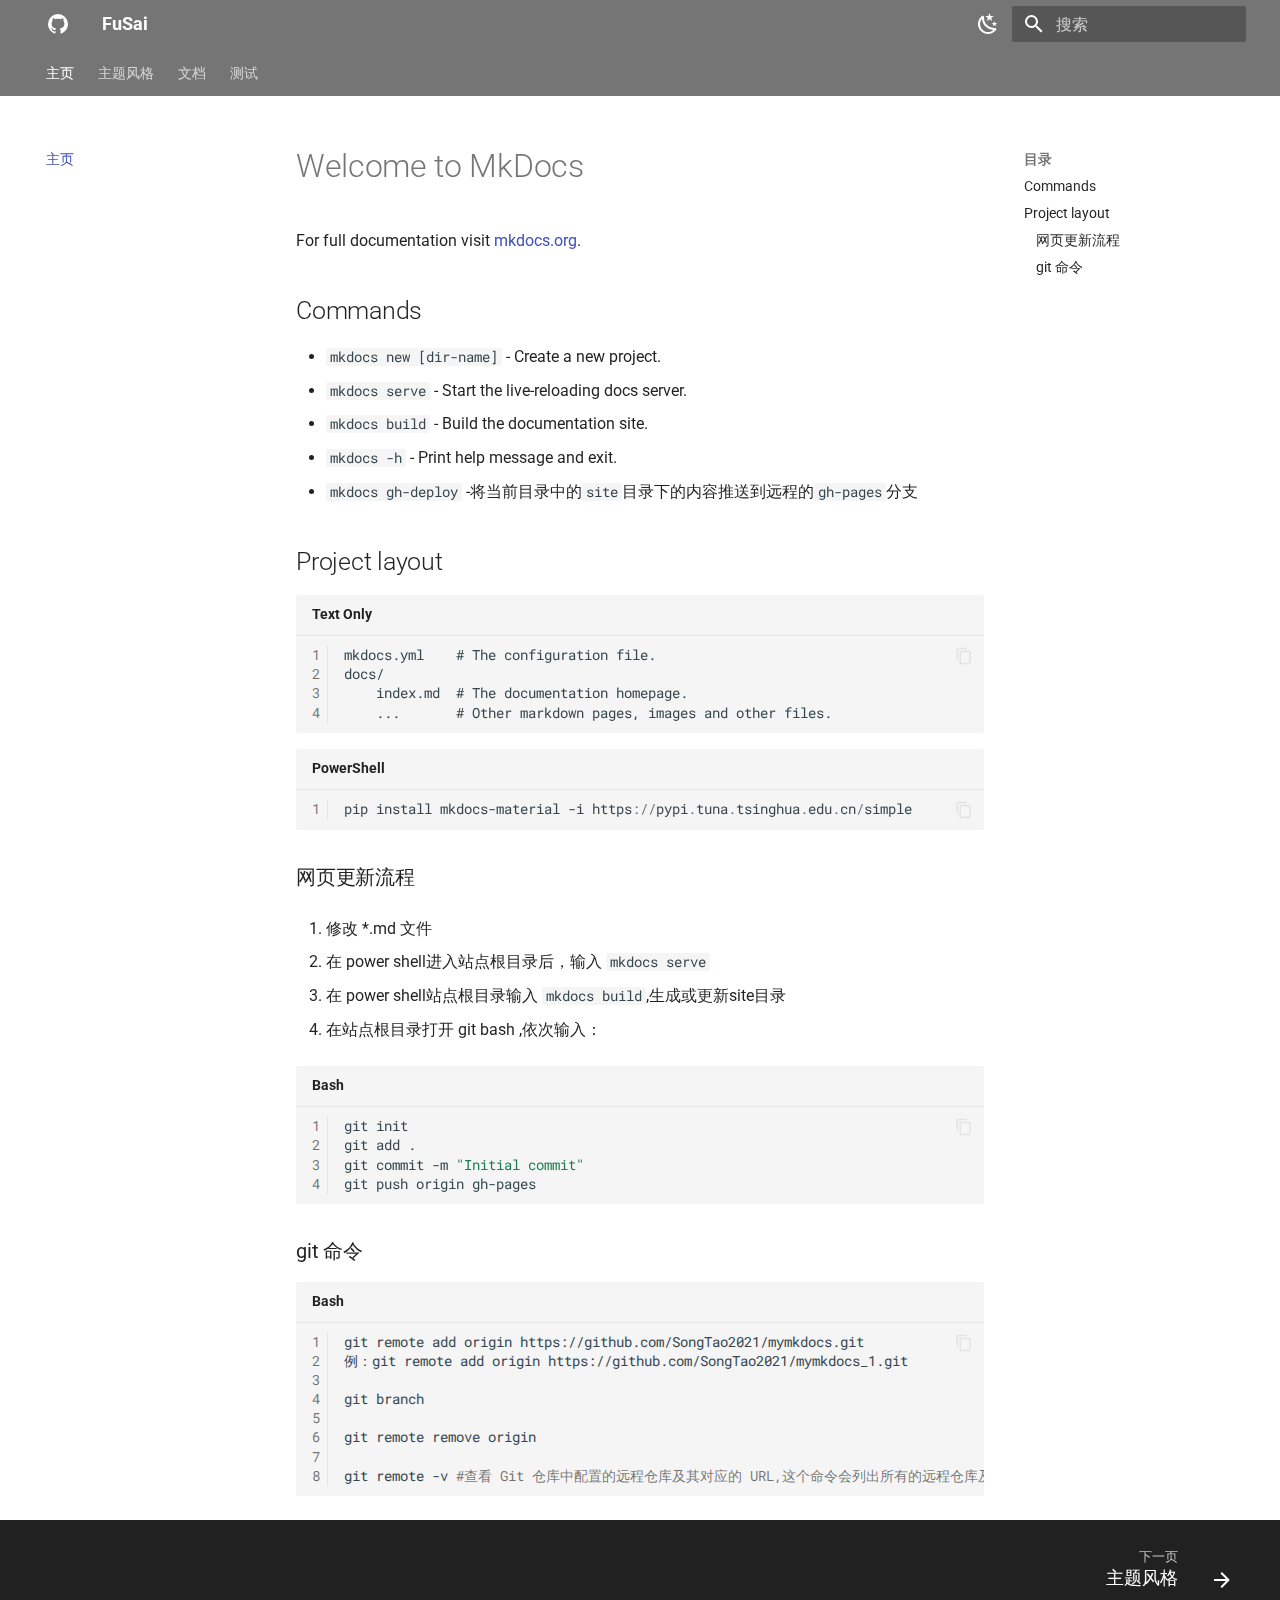
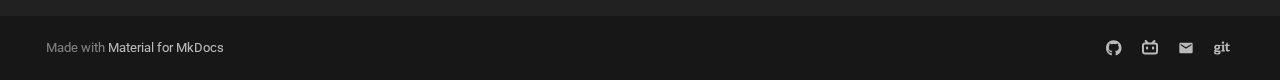
==== commit b8d43e53: "Deployed 700e0fe with MkDocs version: 1.6.0" ====
--- a/index.html
+++ b/index.html
@@ -609,6 +609,7 @@
 <li><code>mkdocs serve</code> - Start the live-reloading docs server.</li>
 <li><code>mkdocs build</code> - Build the documentation site.</li>
 <li><code>mkdocs -h</code> - Print help message and exit.</li>
+<li><code>mkdocs gh-deploy</code> -将当前目录中的<code>site</code>目录下的内容推送到远程的<code>gh-pages</code>分支</li>
 </ul>
 <h2 id="project-layout">Project layout<a class="headerlink" href="#project-layout" title="Permanent link">&para;</a></h2>
 <div class="language-text highlight"><span class="filename">Text Only</span><pre><span></span><code><span class="linenos" data-linenos="1 "></span>mkdocs.yml    # The configuration file.
